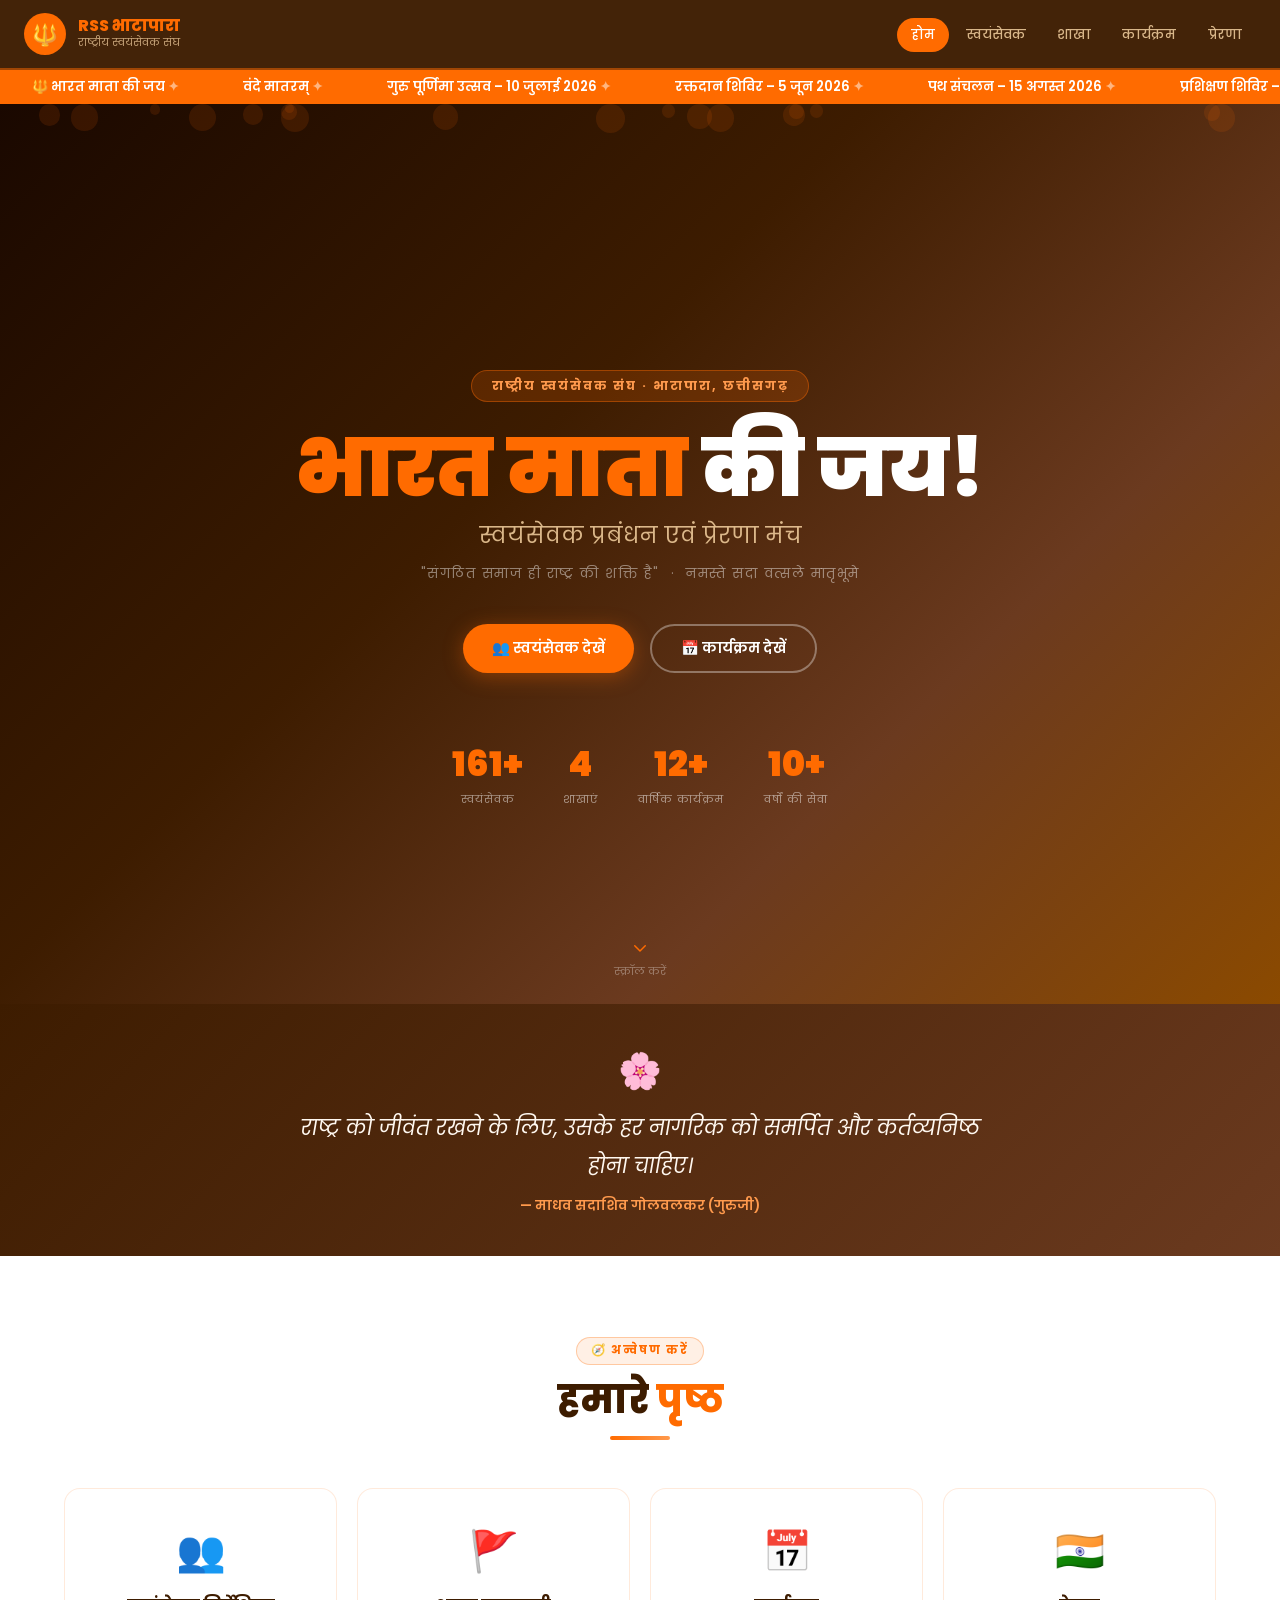
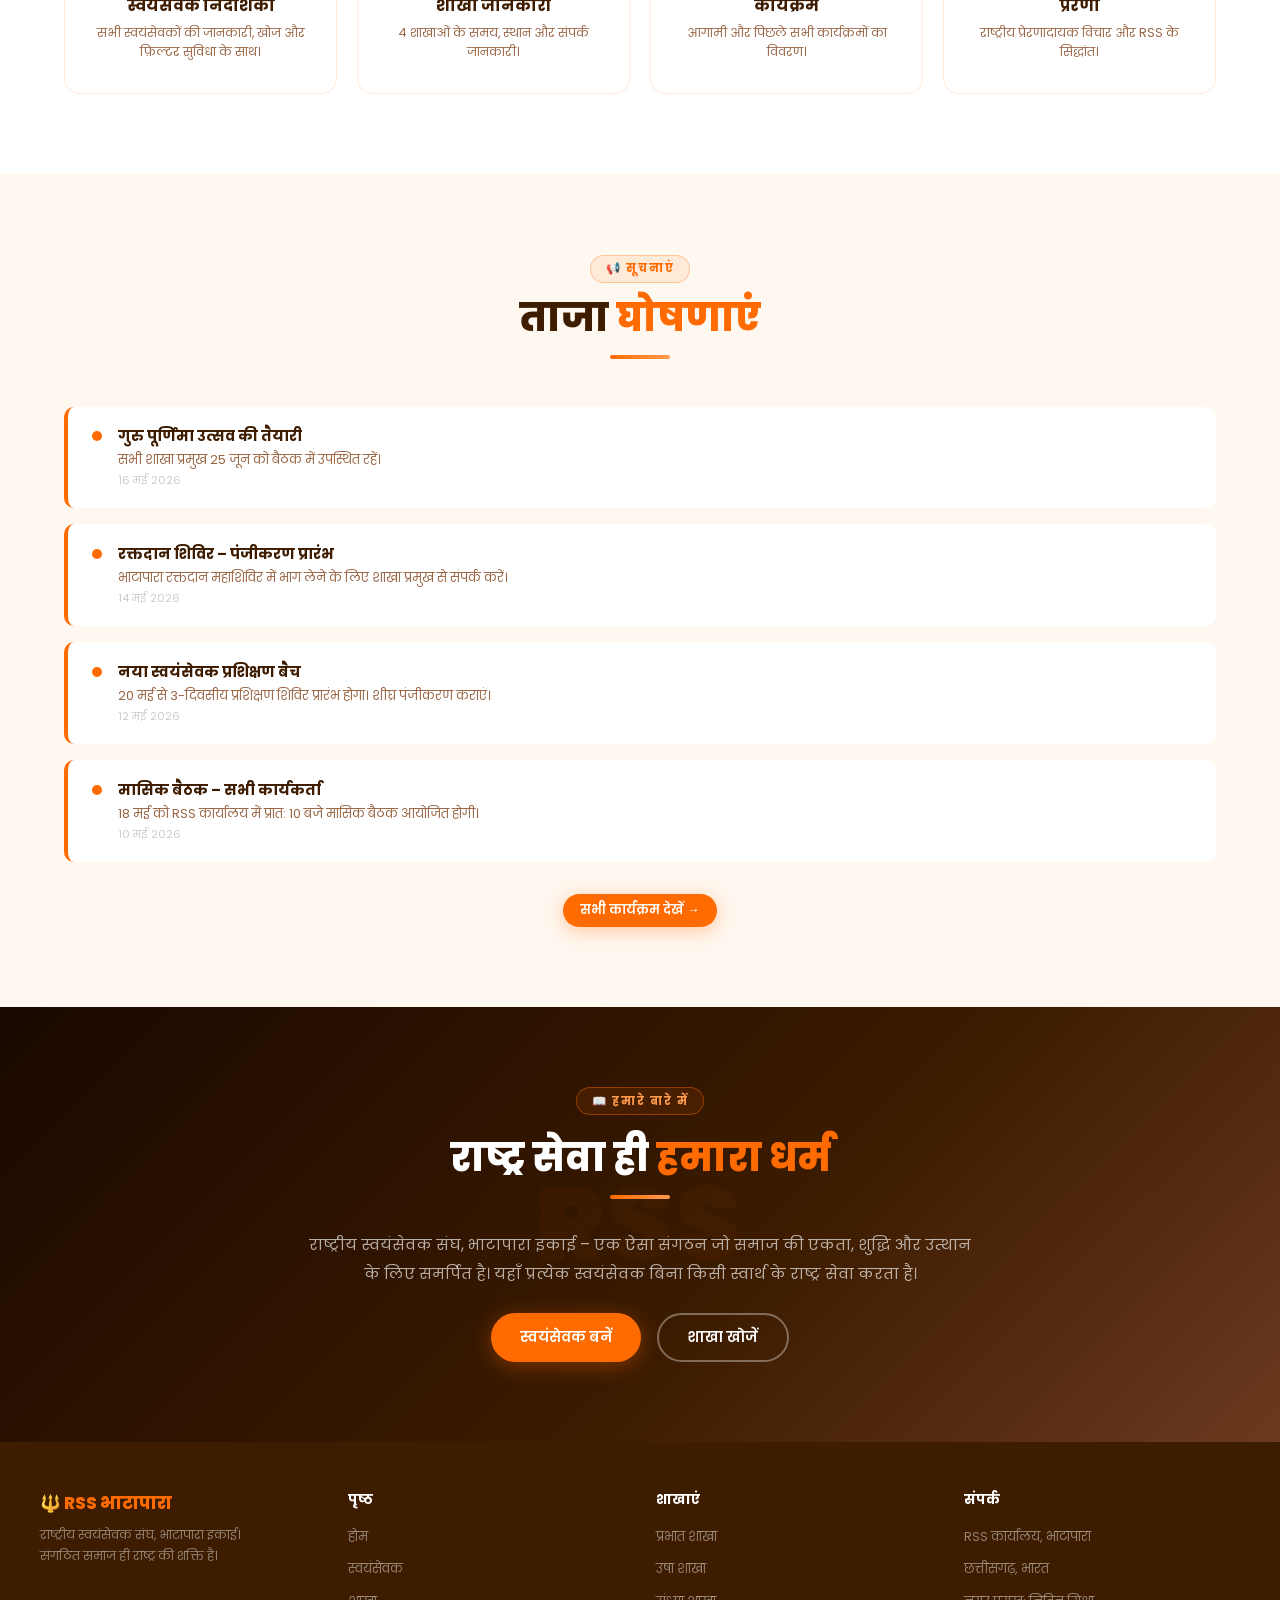
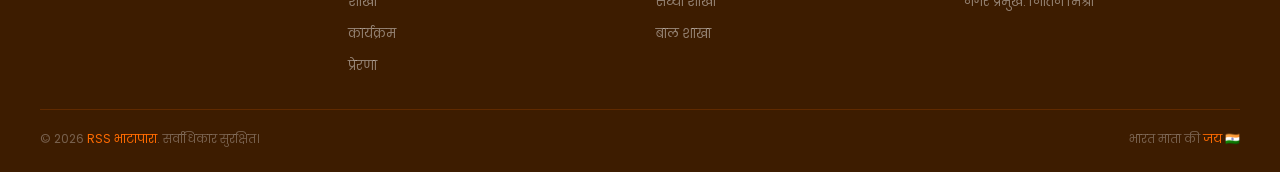
==== index.html @ 98af0671 "Initial commit" ====
<!DOCTYPE html>
<html lang="hi">
<head>
  <meta charset="UTF-8"/>
  <meta name="viewport" content="width=device-width,initial-scale=1.0"/>
  <title>RSS भाटापारा – होम | राष्ट्रीय स्वयंसेवक संघ</title>
  <meta name="description" content="राष्ट्रीय स्वयंसेवक संघ भाटापारा का आधिकारिक पोर्टल। स्वयंसेवक प्रबंधन, शाखा विवरण, कार्यक्रम और प्रेरणा।"/>
  <link rel="stylesheet" href="css/style.css"/>
</head>
<body>

<!-- NAVBAR -->
<nav id="navbar">
  <div class="nav-inner">
    <a href="index.html" class="nav-brand">
      <div class="nav-emblem">🔱</div>
      <div class="nav-brand-text"><h1>RSS भाटापारा</h1><p>राष्ट्रीय स्वयंसेवक संघ</p></div>
    </a>
    <ul class="nav-links" id="nav-links">
      <li><a href="index.html"      class="nav-link">होम</a></li>
      <li><a href="volunteers.html" class="nav-link">स्वयंसेवक</a></li>
      <li><a href="shakha.html"     class="nav-link">शाखा</a></li>
      <li><a href="events.html"     class="nav-link">कार्यक्रम</a></li>
      <li><a href="prerna.html"     class="nav-link">प्रेरणा</a></li>
    </ul>
    <button class="hamburger" id="hamburger" aria-label="मेनू" aria-expanded="false">
      <span></span><span></span><span></span>
    </button>
  </div>
</nav>

<!-- TICKER -->
<div class="ticker" style="margin-top:70px;">
  <div class="ticker-track">
    <span>🔱 भारत माता की जय</span><span>वंदे मातरम्</span>
    <span>गुरु पूर्णिमा उत्सव – 10 जुलाई 2026</span>
    <span>रक्तदान शिविर – 5 जून 2026</span>
    <span>पथ संचलन – 15 अगस्त 2026</span>
    <span>प्रशिक्षण शिविर – 20 मई 2026</span>
    <span>🔱 भारत माता की जय</span><span>वंदे मातरम्</span>
    <span>गुरु पूर्णिमा उत्सव – 10 जुलाई 2026</span>
    <span>रक्तदान शिविर – 5 जून 2026</span>
    <span>पथ संचलन – 15 अगस्त 2026</span>
    <span>प्रशिक्षण शिविर – 20 मई 2026</span>
  </div>
</div>

<!-- HERO -->
<section id="main-hero">
  <div class="hero-particles" id="hero-particles"></div>
  <div class="hero-content">
    <div class="hero-badge">राष्ट्रीय स्वयंसेवक संघ · भाटापारा, छत्तीसगढ़</div>
    <h2 class="hero-title"><span class="hl">भारत माता</span> की जय!</h2>
    <p class="hero-sub">स्वयंसेवक प्रबंधन एवं प्रेरणा मंच</p>
    <p class="hero-slogan">"संगठित समाज ही राष्ट्र की शक्ति है" &nbsp;·&nbsp; नमस्ते सदा वत्सले मातृभूमे</p>
    <div class="hero-cta">
      <a href="volunteers.html" class="btn btn-primary">👥 स्वयंसेवक देखें</a>
      <a href="events.html"     class="btn btn-outline">📅 कार्यक्रम देखें</a>
    </div>
    <div class="hero-stats">
      <div class="stat"><div class="stat-num" data-count="161" data-suffix="+">0+</div><div class="stat-label">स्वयंसेवक</div></div>
      <div class="stat"><div class="stat-num" data-count="4">0</div><div class="stat-label">शाखाएं</div></div>
      <div class="stat"><div class="stat-num" data-count="12" data-suffix="+">0+</div><div class="stat-label">वार्षिक कार्यक्रम</div></div>
      <div class="stat"><div class="stat-num" data-count="10" data-suffix="+">0+</div><div class="stat-label">वर्षों की सेवा</div></div>
    </div>
  </div>
  <div class="scroll-ind">
    <svg fill="none" viewBox="0 0 24 24" stroke-width="2"><path stroke-linecap="round" stroke-linejoin="round" d="M19 9l-7 7-7-7"/></svg>
    <span>स्क्रॉल करें</span>
  </div>
</section>

<!-- SUVICHAR -->
<div class="suvichar-bar">
  <div class="suvichar-icon">🌸</div>
  <p class="suvichar-text" id="suvichar-text">लोड हो रहा है…</p>
  <div class="suvichar-author" id="suvichar-author"></div>
</div>

<!-- QUICK NAV -->
<section class="page-section" style="background:#fff;">
  <div class="container">
    <div class="section-header reveal">
      <div class="section-tag">🧭 अन्वेषण करें</div>
      <h2 class="section-title">हमारे <span>पृष्ठ</span></h2>
      <div class="section-div"></div>
    </div>
    <div class="qnav-grid">
      <a href="volunteers.html" class="qnav-card reveal">
        <div class="qnav-icon">👥</div>
        <div class="qnav-title">स्वयंसेवक निर्देशिका</div>
        <div class="qnav-desc">सभी स्वयंसेवकों की जानकारी, खोज और फ़िल्टर सुविधा के साथ।</div>
      </a>
      <a href="shakha.html" class="qnav-card reveal">
        <div class="qnav-icon">🚩</div>
        <div class="qnav-title">शाखा जानकारी</div>
        <div class="qnav-desc">4 शाखाओं के समय, स्थान और संपर्क जानकारी।</div>
      </a>
      <a href="events.html" class="qnav-card reveal">
        <div class="qnav-icon">📅</div>
        <div class="qnav-title">कार्यक्रम</div>
        <div class="qnav-desc">आगामी और पिछले सभी कार्यक्रमों का विवरण।</div>
      </a>
      <a href="prerna.html" class="qnav-card reveal">
        <div class="qnav-icon">🇮🇳</div>
        <div class="qnav-title">प्रेरणा</div>
        <div class="qnav-desc">राष्ट्रीय प्रेरणादायक विचार और RSS के सिद्धांत।</div>
      </a>
    </div>
  </div>
</section>

<!-- ANNOUNCEMENTS -->
<section class="page-section" style="background:var(--cream);">
  <div class="container">
    <div class="section-header reveal">
      <div class="section-tag">📢 सूचनाएं</div>
      <h2 class="section-title">ताजा <span>घोषणाएं</span></h2>
      <div class="section-div"></div>
    </div>
    <div style="display:flex;flex-direction:column;gap:1rem;" id="ann-list"></div>
    <div style="text-align:center;margin-top:2rem;">
      <a href="events.html" class="btn btn-primary btn-sm">सभी कार्यक्रम देखें →</a>
    </div>
  </div>
</section>

<!-- ABOUT STRIP -->
<section class="page-section dark-section">
  <div class="dark-watermark">RSS</div>
  <div class="container" style="text-align:center;position:relative;z-index:2;">
    <div class="section-tag" style="border-color:rgba(255,107,0,0.4);color:var(--bhagwa-light);">📖 हमारे बारे में</div>
    <h2 class="section-title reveal" style="margin-top:0.5rem;">राष्ट्र सेवा ही <span>हमारा धर्म</span></h2>
    <div class="section-div" style="margin-bottom:2rem;"></div>
    <p class="reveal" style="color:rgba(255,255,255,0.65);max-width:680px;margin:0 auto 1.5rem;line-height:1.9;font-size:0.95rem;">
      राष्ट्रीय स्वयंसेवक संघ, भाटापारा इकाई – एक ऐसा संगठन जो समाज की एकता, शुद्धि और उत्थान के लिए समर्पित है।
      यहाँ प्रत्येक स्वयंसेवक बिना किसी स्वार्थ के राष्ट्र सेवा करता है।
    </p>
    <div class="reveal" style="display:flex;gap:1rem;justify-content:center;flex-wrap:wrap;">
      <a href="volunteers.html" class="btn btn-primary">स्वयंसेवक बनें</a>
      <a href="shakha.html" class="btn btn-outline">शाखा खोजें</a>
    </div>
  </div>
</section>

<!-- FOOTER -->
<footer>
  <div class="footer-grid">
    <div class="footer-brand">
      <h3>🔱 RSS भाटापारा</h3>
      <p>राष्ट्रीय स्वयंसेवक संघ, भाटापारा इकाई।<br/>संगठित समाज ही राष्ट्र की शक्ति है।</p>
    </div>
    <div class="footer-col"><h4>पृष्ठ</h4><ul>
      <li><a href="index.html">होम</a></li>
      <li><a href="volunteers.html">स्वयंसेवक</a></li>
      <li><a href="shakha.html">शाखा</a></li>
      <li><a href="events.html">कार्यक्रम</a></li>
      <li><a href="prerna.html">प्रेरणा</a></li>
    </ul></div>
    <div class="footer-col"><h4>शाखाएं</h4><ul>
      <li><a href="shakha.html">प्रभात शाखा</a></li>
      <li><a href="shakha.html">उषा शाखा</a></li>
      <li><a href="shakha.html">संध्या शाखा</a></li>
      <li><a href="shakha.html">बाल शाखा</a></li>
    </ul></div>
    <div class="footer-col"><h4>संपर्क</h4><ul>
      <li><a href="#">RSS कार्यालय, भाटापारा</a></li>
      <li><a href="#">छत्तीसगढ़, भारत</a></li>
      <li><a href="#">नगर प्रमुख: नितिन मिश्रा</a></li>
    </ul></div>
  </div>
  <div class="footer-bottom">
    <p>&copy; 2026 <span>RSS भाटापारा</span>. सर्वाधिकार सुरक्षित।</p>
    <p>भारत माता की <span>जय 🇮🇳</span></p>
  </div>
</footer>
<button id="btt" aria-label="ऊपर जाएं">
  <svg fill="none" viewBox="0 0 24 24" stroke-width="2.5"><path stroke-linecap="round" stroke-linejoin="round" d="M5 15l7-7 7 7"/></svg>
</button>

<script src="js/shared.js"></script>
<script>
  initParticles();
  const suvichars = [
    { text:'संगठित समाज ही राष्ट्र की शक्ति है। जब हम एकजुट होते हैं तो हम अजेय होते हैं।', author:'— डॉ. केशवराव बलिराम हेडगेवार' },
    { text:'राष्ट्र को जीवंत रखने के लिए, उसके हर नागरिक को समर्पित और कर्तव्यनिष्ठ होना चाहिए।', author:'— माधव सदाशिव गोलवलकर (गुरुजी)' },
    { text:'स्वयंसेवक वह है जो बिना किसी स्वार्थ के, निस्वार्थ भाव से मातृभूमि की सेवा में समर्पित है।', author:'— RSS परंपरा' },
    { text:'जब तक भारत माता की जय का नारा हमारे मन में है, तब तक हम अपराजेय हैं।', author:'— RSS प्रेरणा' },
    { text:'सेवा ही परम धर्म है। समाज की सेवा ईश्वर की सेवा है।', author:'— भारतीय संस्कृति' },
  ];
  const sv = suvichars[new Date().getDate() % suvichars.length];
  document.getElementById('suvichar-text').textContent = sv.text;
  document.getElementById('suvichar-author').textContent = sv.author;

  const anns = [
    { title:'गुरु पूर्णिमा उत्सव की तैयारी', text:'सभी शाखा प्रमुख 25 जून को बैठक में उपस्थित रहें।', date:'16 मई 2026' },
    { title:'रक्तदान शिविर – पंजीकरण प्रारंभ', text:'भाटापारा रक्तदान महाशिविर में भाग लेने के लिए शाखा प्रमुख से संपर्क करें।', date:'14 मई 2026' },
    { title:'नया स्वयंसेवक प्रशिक्षण बैच', text:'20 मई से 3-दिवसीय प्रशिक्षण शिविर प्रारंभ होगा। शीघ्र पंजीकरण कराएं।', date:'12 मई 2026' },
    { title:'मासिक बैठक – सभी कार्यकर्ता', text:'18 मई को RSS कार्यालय में प्रात: 10 बजे मासिक बैठक आयोजित होगी।', date:'10 मई 2026' },
  ];
  document.getElementById('ann-list').innerHTML = anns.map(a => `
    <div class="ann-item reveal">
      <div class="ann-dot"></div>
      <div class="ann-content">
        <h4>${a.title}</h4><p>${a.text}</p>
        <div class="ann-date">${a.date}</div>
      </div>
    </div>`).join('');

  const heroIO = new IntersectionObserver(e => { if(e[0].isIntersecting){animateCounters();heroIO.disconnect();} });
  heroIO.observe(document.getElementById('main-hero'));
  observeReveal();
</script>
</body>
</html>
---- css/style.css ----
@import url('https://fonts.googleapis.com/css2?family=Tiro+Devanagari+Hindi&family=Poppins:wght@300;400;500;600;700;800;900&display=swap');

:root {
  --bhagwa: #FF6B00;
  --bhagwa-dark: #CC4E00;
  --bhagwa-light: #FF9A4D;
  --cream: #FFF8F0;
  --cream-dark: #F5EBD8;
  --brown: #3D1C00;
  --brown-light: #6B3A1F;
  --brown-muted: #9A6645;
  --white: #FFFFFF;
  --shadow-sm: 0 2px 12px rgba(255,107,0,0.10);
  --shadow-md: 0 4px 24px rgba(61,28,0,0.12);
  --shadow-lg: 0 8px 40px rgba(61,28,0,0.18);
  --radius: 16px;
  --radius-sm: 10px;
  --nav-h: 70px;
}

/* ── Reset ── */
*, *::before, *::after { margin:0; padding:0; box-sizing:border-box; }
html { scroll-behavior:smooth; font-size:16px; }
body { font-family:'Poppins','Tiro Devanagari Hindi',sans-serif; background:var(--cream); color:var(--brown); overflow-x:hidden; }
img { display:block; max-width:100%; }
a { text-decoration:none; }
::-webkit-scrollbar { width:6px; }
::-webkit-scrollbar-track { background:var(--cream); }
::-webkit-scrollbar-thumb { background:var(--bhagwa); border-radius:3px; }

/* ── NAVBAR ── */
#navbar {
  position:fixed; top:0; left:0; right:0; z-index:1000; height:var(--nav-h);
  background:rgba(61,28,0,0.97); backdrop-filter:blur(14px);
  border-bottom:2px solid rgba(255,107,0,0.5);
  display:flex; align-items:center;
}
.nav-inner { max-width:1280px; margin:0 auto; width:100%; padding:0 1.5rem; display:flex; align-items:center; justify-content:space-between; gap:1rem; }
.nav-brand { display:flex; align-items:center; gap:0.75rem; }
.nav-emblem { width:42px; height:42px; background:var(--bhagwa); border-radius:50%; display:flex; align-items:center; justify-content:center; font-size:1.3rem; flex-shrink:0; }
.nav-brand-text h1 { font-size:1rem; font-weight:800; color:var(--bhagwa); line-height:1.1; }
.nav-brand-text p { font-size:0.68rem; color:rgba(255,220,170,0.7); }
.nav-links { display:flex; gap:0.15rem; list-style:none; }
.nav-link { color:rgba(255,220,170,0.8); padding:0.45rem 0.9rem; border-radius:20px; font-size:0.82rem; font-weight:500; transition:all 0.25s; }
.nav-link:hover, .nav-link.active { background:var(--bhagwa); color:#fff; }
.hamburger { display:none; flex-direction:column; gap:5px; cursor:pointer; background:none; border:none; padding:4px; }
.hamburger span { display:block; width:24px; height:2px; background:var(--bhagwa); border-radius:2px; transition:0.3s; }

/* ── TICKER ── */
.ticker { background:var(--bhagwa); padding:0.45rem 0; overflow:hidden; }
.ticker-track { display:flex; animation:ticker-scroll 35s linear infinite; white-space:nowrap; }
.ticker-track span { color:#fff; font-size:0.82rem; font-weight:600; padding:0 2rem; }
.ticker-track span::after { content:' ✦ '; opacity:0.5; }
@keyframes ticker-scroll { 0%{transform:translateX(0)} 100%{transform:translateX(-50%)} }

/* ── PAGE HERO ── */
.page-hero {
  min-height:52vh; display:flex; align-items:center; justify-content:center;
  background:linear-gradient(135deg,#1a0800 0%,#3D1C00 45%,#6B3A1F 75%,#FF6B00 100%);
  position:relative; overflow:hidden; padding:var(--nav-h) 1.5rem 3rem;
  text-align:center;
}
.page-hero::before {
  content:''; position:absolute; inset:0;
  background:radial-gradient(ellipse at center top, rgba(255,107,0,0.18) 0%, transparent 65%);
}
.page-hero-content { position:relative; z-index:2; max-width:700px; }
.page-tag { display:inline-block; background:rgba(255,107,0,0.2); border:1px solid rgba(255,107,0,0.4); color:var(--bhagwa-light); font-size:0.75rem; font-weight:700; letter-spacing:2px; padding:0.3rem 1rem; border-radius:20px; margin-bottom:1rem; text-transform:uppercase; }
.page-title { font-size:clamp(2rem,5vw,3.5rem); font-weight:900; color:#fff; line-height:1.1; margin-bottom:0.75rem; }
.page-title span { color:var(--bhagwa); }
.page-subtitle { font-size:clamp(0.9rem,2vw,1.1rem); color:rgba(255,220,170,0.75); max-width:520px; margin:0 auto; }

/* ── HERO (home) ── */
#main-hero {
  min-height:100vh; display:flex; flex-direction:column; align-items:center; justify-content:center;
  background:linear-gradient(135deg,#1a0800 0%,#3D1C00 40%,#6B3A1F 70%,#8B4A00 100%);
  position:relative; overflow:hidden; padding-top:var(--nav-h);
}
.hero-particles { position:absolute; inset:0; pointer-events:none; overflow:hidden; }
.particle { position:absolute; border-radius:50%; background:var(--bhagwa); opacity:0.12; animation:float-up linear infinite; }
@keyframes float-up { 0%{transform:translateY(100vh) scale(0);opacity:0} 10%{opacity:0.14} 90%{opacity:0.04} 100%{transform:translateY(-10vh) scale(1);opacity:0} }
.hero-content { position:relative; z-index:2; text-align:center; padding:2rem 1.5rem; max-width:820px; }
.hero-badge { display:inline-block; background:rgba(255,107,0,0.18); border:1px solid rgba(255,107,0,0.4); color:var(--bhagwa-light); font-size:0.78rem; font-weight:700; letter-spacing:2px; padding:0.35rem 1.2rem; border-radius:20px; margin-bottom:1.5rem; text-transform:uppercase; animation:fade-in-down 0.8s ease both; }
.hero-title { font-size:clamp(2.8rem,7vw,5rem); font-weight:900; color:#fff; line-height:1.05; margin-bottom:0.5rem; animation:fade-in-down 0.9s 0.1s ease both; }
.hero-title .hl { color:var(--bhagwa); }
.hero-sub { font-size:clamp(1rem,2.5vw,1.4rem); color:rgba(255,220,170,0.8); margin-bottom:0.75rem; animation:fade-in-down 1s 0.2s ease both; }
.hero-slogan { font-size:0.85rem; color:rgba(255,255,255,0.45); letter-spacing:1.5px; margin-bottom:2.5rem; animation:fade-in-down 1s 0.3s ease both; }
.hero-cta { display:flex; gap:1rem; justify-content:center; flex-wrap:wrap; animation:fade-in-up 1s 0.5s ease both; }
.hero-stats { display:flex; justify-content:center; gap:2.5rem; flex-wrap:wrap; margin-top:4rem; animation:fade-in-up 1s 0.7s ease both; }
.stat { text-align:center; }
.stat-num { font-size:2.2rem; font-weight:900; color:var(--bhagwa); }
.stat-label { font-size:0.7rem; color:rgba(255,255,255,0.5); text-transform:uppercase; letter-spacing:1px; margin-top:0.1rem; }
.scroll-ind { position:absolute; bottom:1.5rem; left:50%; transform:translateX(-50%); color:rgba(255,255,255,0.35); font-size:0.7rem; display:flex; flex-direction:column; align-items:center; gap:0.4rem; animation:bounce 2.2s ease infinite; }
.scroll-ind svg { width:18px; height:18px; stroke:var(--bhagwa); }
@keyframes bounce { 0%,100%{transform:translateX(-50%) translateY(0)} 50%{transform:translateX(-50%) translateY(-8px)} }

/* ── BUTTONS ── */
.btn { display:inline-flex; align-items:center; gap:0.5rem; padding:0.75rem 1.8rem; border-radius:30px; font-family:inherit; font-size:0.9rem; font-weight:600; cursor:pointer; transition:all 0.3s; border:none; }
.btn-primary { background:var(--bhagwa); color:#fff; box-shadow:0 4px 20px rgba(255,107,0,0.35); }
.btn-primary:hover { background:var(--bhagwa-dark); transform:translateY(-2px); box-shadow:0 8px 28px rgba(255,107,0,0.5); }
.btn-outline { background:transparent; color:#fff; border:2px solid rgba(255,255,255,0.35); }
.btn-outline:hover { border-color:var(--bhagwa); color:var(--bhagwa); transform:translateY(-2px); }
.btn-sm { padding:0.45rem 1.1rem; font-size:0.8rem; border-radius:20px; }

/* ── LAYOUT ── */
.container { max-width:1200px; margin:0 auto; padding:0 1.5rem; }
section.page-section { padding:5rem 1.5rem; }
.section-header { text-align:center; margin-bottom:3rem; }
.section-tag { display:inline-block; background:rgba(255,107,0,0.1); border:1px solid rgba(255,107,0,0.3); color:var(--bhagwa); font-size:0.72rem; font-weight:700; letter-spacing:2px; padding:0.28rem 0.9rem; border-radius:20px; margin-bottom:0.75rem; text-transform:uppercase; }
.section-title { font-size:clamp(1.6rem,3vw,2.5rem); font-weight:800; color:var(--brown); line-height:1.2; }
.section-title span { color:var(--bhagwa); }
.section-div { width:60px; height:4px; background:linear-gradient(90deg,var(--bhagwa),var(--bhagwa-light)); border-radius:2px; margin:0.85rem auto 0; }

/* ── CARDS GRID ── */
.grid-3 { display:grid; grid-template-columns:repeat(auto-fill,minmax(300px,1fr)); gap:1.5rem; }
.grid-4 { display:grid; grid-template-columns:repeat(auto-fill,minmax(260px,1fr)); gap:1.25rem; }

/* ── VOLUNTEER CARD ── */
.vol-card { background:#fff; border-radius:var(--radius); border:1px solid rgba(255,107,0,0.14); padding:1.5rem; transition:all 0.3s; position:relative; overflow:hidden; }
.vol-card::before { content:''; position:absolute; top:0; left:0; width:4px; height:100%; background:linear-gradient(180deg,var(--bhagwa),var(--bhagwa-light)); }
.vol-card:hover { transform:translateY(-5px); box-shadow:var(--shadow-lg); border-color:rgba(255,107,0,0.35); }
.vol-avatar { width:52px; height:52px; border-radius:50%; background:linear-gradient(135deg,var(--bhagwa),var(--bhagwa-dark)); display:flex; align-items:center; justify-content:center; font-size:1.3rem; font-weight:800; color:#fff; margin-bottom:0.85rem; }
.vol-name { font-size:1rem; font-weight:700; color:var(--brown); }
.vol-role { font-size:0.78rem; color:var(--bhagwa); font-weight:600; margin:0.2rem 0 0.75rem; }
.vol-year { position:absolute; top:1rem; right:1rem; background:rgba(255,107,0,0.1); color:var(--bhagwa); font-size:0.7rem; font-weight:700; padding:0.2rem 0.55rem; border-radius:10px; }
.vol-meta { display:flex; flex-direction:column; gap:0.3rem; }
.meta-row { display:flex; align-items:center; gap:0.5rem; font-size:0.78rem; color:var(--brown-muted); }
.meta-row svg { width:13px; height:13px; stroke:var(--bhagwa); flex-shrink:0; }

/* ── SEARCH BAR ── */
.search-bar { display:flex; gap:1rem; flex-wrap:wrap; background:#fff; border:1px solid rgba(255,107,0,0.2); padding:1.2rem 1.5rem; border-radius:var(--radius); margin-bottom:2rem; align-items:center; box-shadow:var(--shadow-sm); }
.search-wrap { flex:1; min-width:200px; position:relative; }
.search-wrap svg { position:absolute; left:12px; top:50%; transform:translateY(-50%); width:17px; height:17px; stroke:#aaa; }
.search-wrap input { width:100%; padding:0.65rem 0.75rem 0.65rem 2.4rem; border:1.5px solid rgba(255,107,0,0.2); border-radius:var(--radius-sm); font-family:inherit; font-size:0.88rem; color:var(--brown); background:var(--cream); outline:none; transition:border 0.25s; }
.search-wrap input:focus { border-color:var(--bhagwa); }
.filter-wrap select { padding:0.65rem 0.85rem; border:1.5px solid rgba(255,107,0,0.2); border-radius:var(--radius-sm); font-family:inherit; font-size:0.88rem; color:var(--brown); background:var(--cream); outline:none; cursor:pointer; min-width:160px; transition:border 0.25s; }
.filter-wrap select:focus { border-color:var(--bhagwa); }

/* ── SHAKHA CARD ── */
.shakha-card { background:#fff; border-radius:var(--radius); border:1px solid rgba(255,107,0,0.14); padding:1.75rem; transition:all 0.3s; position:relative; overflow:hidden; }
.shakha-card::after { content:''; position:absolute; top:-50px; right:-50px; width:130px; height:130px; border-radius:50%; background:rgba(255,107,0,0.05); }
.shakha-card:hover { transform:translateY(-5px); box-shadow:var(--shadow-lg); }
.shakha-icon { font-size:2.2rem; margin-bottom:0.75rem; }
.shakha-name { font-size:1.15rem; font-weight:800; color:var(--brown); }
.shakha-timing { color:var(--bhagwa); font-weight:700; font-size:0.85rem; margin:0.2rem 0 1rem; }
.shakha-info { display:flex; flex-direction:column; gap:0.5rem; margin-bottom:1rem; }
.s-row { display:flex; align-items:flex-start; gap:0.5rem; font-size:0.8rem; color:var(--brown-muted); }
.s-row svg { width:14px; height:14px; stroke:var(--bhagwa); margin-top:2px; flex-shrink:0; }
.day-pills { display:flex; flex-wrap:wrap; gap:0.35rem; margin-bottom:1rem; }
.day-pill { background:rgba(255,107,0,0.1); color:var(--bhagwa); font-size:0.68rem; font-weight:700; padding:0.18rem 0.55rem; border-radius:10px; }
.strength-row { display:flex; align-items:center; gap:0.6rem; font-size:0.78rem; color:var(--brown-muted); }
.bar { flex:1; height:5px; background:rgba(255,107,0,0.12); border-radius:3px; overflow:hidden; }
.bar-fill { height:100%; background:var(--bhagwa); border-radius:3px; transition:width 1.2s ease; }
.act-pills { display:flex; flex-wrap:wrap; gap:0.35rem; margin-top:0.75rem; }
.act-pill { background:var(--cream); color:var(--brown-light); font-size:0.7rem; font-weight:600; padding:0.2rem 0.6rem; border-radius:10px; border:1px solid rgba(255,107,0,0.15); }

/* ── EVENT CARD ── */
.event-card { display:grid; grid-template-columns:auto 1fr auto; gap:1.5rem; align-items:start; background:#fff; border-radius:var(--radius); border:1px solid rgba(255,107,0,0.12); padding:1.5rem; transition:all 0.3s; }
.event-card:hover { box-shadow:var(--shadow-md); border-color:rgba(255,107,0,0.3); transform:translateX(5px); }
.date-box { background:var(--bhagwa); color:#fff; border-radius:var(--radius-sm); padding:0.75rem 0.9rem; text-align:center; min-width:62px; flex-shrink:0; }
.date-day { font-size:1.7rem; font-weight:900; line-height:1; }
.date-month { font-size:0.65rem; font-weight:700; letter-spacing:1px; text-transform:uppercase; }
.event-info h3 { font-size:1rem; font-weight:700; color:var(--brown); margin-bottom:0.35rem; }
.event-info p { font-size:0.8rem; color:var(--brown-muted); line-height:1.6; }
.event-loc { font-size:0.75rem; color:#bbb; margin-top:0.4rem; }
.event-meta { display:flex; flex-direction:column; gap:0.4rem; align-items:flex-end; flex-shrink:0; }
.type-badge { font-size:0.7rem; font-weight:700; padding:0.22rem 0.7rem; border-radius:20px; background:rgba(255,107,0,0.1); color:var(--bhagwa); white-space:nowrap; }
.time-text { font-size:0.75rem; color:var(--brown-muted); }
.status-badge { font-size:0.68rem; font-weight:700; padding:0.2rem 0.6rem; border-radius:10px; }
.badge-upcoming { background:#e8f5e9; color:#2e7d32; }
.badge-completed { background:#f5f5f5; color:#888; }

/* ── FILTER TABS ── */
.filter-tabs { display:flex; gap:0.5rem; flex-wrap:wrap; margin-bottom:2rem; }
.ftab { padding:0.45rem 1.2rem; border-radius:20px; border:2px solid rgba(255,107,0,0.22); background:transparent; color:var(--brown-muted); font-family:inherit; font-size:0.82rem; font-weight:600; cursor:pointer; transition:all 0.25s; }
.ftab:hover, .ftab.active { background:var(--bhagwa); border-color:var(--bhagwa); color:#fff; }

/* ── QUOTE CARD ── */
.quote-card { background:rgba(255,255,255,0.06); border:1px solid rgba(255,107,0,0.22); backdrop-filter:blur(10px); border-radius:var(--radius); padding:2rem; transition:all 0.3s; }
.quote-card:hover { background:rgba(255,255,255,0.1); transform:translateY(-5px); border-color:rgba(255,107,0,0.5); }
.q-mark { font-size:3rem; color:var(--bhagwa); opacity:0.45; font-family:serif; line-height:1; }
.q-text { font-size:0.97rem; color:rgba(255,255,255,0.88); line-height:1.8; margin:0.4rem 0 1rem; font-style:italic; }
.q-author { font-size:0.78rem; font-weight:700; color:var(--bhagwa-light); }

/* ── ANNOUNCEMENT ── */
.ann-item { display:flex; gap:1rem; align-items:flex-start; background:#fff; padding:1.2rem 1.5rem; border-radius:var(--radius-sm); border-left:4px solid var(--bhagwa); transition:all 0.3s; }
.ann-item:hover { box-shadow:var(--shadow-sm); transform:translateX(4px); }
.ann-dot { width:10px; height:10px; border-radius:50%; background:var(--bhagwa); flex-shrink:0; margin-top:5px; }
.ann-content h4 { font-size:0.92rem; font-weight:700; color:var(--brown); margin-bottom:0.2rem; }
.ann-content p { font-size:0.8rem; color:var(--brown-muted); line-height:1.5; }
.ann-date { font-size:0.7rem; color:#ccc; margin-top:0.2rem; }

/* ── SUVICHAR BAR ── */
.suvichar-bar { background:linear-gradient(135deg,var(--brown) 0%,var(--brown-light) 100%); padding:2.5rem 1.5rem; text-align:center; }
.suvichar-icon { font-size:2.2rem; margin-bottom:0.75rem; }
.suvichar-text { font-size:clamp(1rem,2vw,1.3rem); color:var(--cream); line-height:1.8; font-style:italic; max-width:720px; margin:0 auto 0.75rem; }
.suvichar-author { color:var(--bhagwa-light); font-size:0.85rem; font-weight:600; }

/* ── QUICK NAV CARDS ── */
.qnav-grid { display:grid; grid-template-columns:repeat(auto-fit,minmax(200px,1fr)); gap:1.25rem; }
.qnav-card { background:#fff; border-radius:var(--radius); border:1px solid rgba(255,107,0,0.14); padding:2rem 1.5rem; text-align:center; transition:all 0.3s; display:block; }
.qnav-card:hover { transform:translateY(-5px); box-shadow:var(--shadow-lg); border-color:rgba(255,107,0,0.4); }
.qnav-icon { font-size:2.5rem; margin-bottom:0.75rem; }
.qnav-title { font-size:1rem; font-weight:700; color:var(--brown); margin-bottom:0.35rem; }
.qnav-desc { font-size:0.78rem; color:var(--brown-muted); line-height:1.5; }

/* ── DARK SECTION ── */
.dark-section { background:linear-gradient(135deg,#1a0800 0%,#3D1C00 60%,#6B3A1F 100%); position:relative; overflow:hidden; }
.dark-section .section-title { color:#fff; }
.dark-section .section-tag { border-color:rgba(255,107,0,0.4); color:var(--bhagwa-light); }
.dark-watermark { position:absolute; top:50%; left:50%; transform:translate(-50%,-50%); font-size:clamp(5vw,8vw,9vw); font-weight:900; color:rgba(255,107,0,0.04); white-space:nowrap; pointer-events:none; letter-spacing:4px; }

/* ── FOOTER ── */
footer { background:var(--brown); padding:3rem 1.5rem 1.5rem; }
.footer-grid { max-width:1200px; margin:0 auto; display:grid; grid-template-columns:repeat(auto-fit,minmax(190px,1fr)); gap:2rem; padding-bottom:2rem; border-bottom:1px solid rgba(255,107,0,0.18); }
.footer-brand h3 { color:var(--bhagwa); font-size:1.05rem; font-weight:800; margin-bottom:0.5rem; }
.footer-brand p { color:rgba(255,255,255,0.45); font-size:0.78rem; line-height:1.7; }
.footer-col h4 { color:#fff; font-size:0.85rem; font-weight:700; margin-bottom:0.85rem; }
.footer-col ul { list-style:none; display:flex; flex-direction:column; gap:0.45rem; }
.footer-col a { color:rgba(255,255,255,0.45); font-size:0.8rem; transition:color 0.25s; }
.footer-col a:hover { color:var(--bhagwa); }
.footer-bottom { max-width:1200px; margin:1.25rem auto 0; display:flex; justify-content:space-between; align-items:center; flex-wrap:wrap; gap:0.5rem; }
.footer-bottom p { color:rgba(255,255,255,0.3); font-size:0.75rem; }
.footer-bottom span { color:var(--bhagwa); }

/* ── BTT ── */
#btt { position:fixed; bottom:1.75rem; right:1.75rem; width:44px; height:44px; background:var(--bhagwa); border:none; border-radius:50%; cursor:pointer; display:flex; align-items:center; justify-content:center; z-index:999; box-shadow:0 4px 18px rgba(255,107,0,0.4); transform:translateY(80px); opacity:0; transition:all 0.3s; }
#btt.visible { transform:translateY(0); opacity:1; }
#btt:hover { background:var(--bhagwa-dark); transform:translateY(-3px); }
#btt svg { width:20px; height:20px; stroke:#fff; }

/* ── REVEAL ANIMATION ── */
.reveal { opacity:0; transform:translateY(28px); transition:opacity 0.6s ease, transform 0.6s ease; }
.reveal.visible { opacity:1; transform:translateY(0); }

/* ── ANIMATIONS ── */
@keyframes fade-in-down { from{opacity:0;transform:translateY(-20px)} to{opacity:1;transform:translateY(0)} }
@keyframes fade-in-up   { from{opacity:0;transform:translateY(20px)} to{opacity:1;transform:translateY(0)} }

/* ── RESPONSIVE ── */
@media(max-width:768px) {
  .nav-links { display:none; flex-direction:column; position:fixed; top:var(--nav-h); left:0; right:0; background:rgba(61,28,0,0.98); padding:1.25rem; gap:0.4rem; }
  .nav-links.open { display:flex; }
  .nav-link { padding:0.75rem 1rem; border-radius:var(--radius-sm); }
  .hamburger { display:flex; }
  .event-card { grid-template-columns:auto 1fr; }
  .event-meta { display:none; }
  .hero-stats { gap:1.5rem; }
  section.page-section { padding:3.5rem 1.25rem; }
}
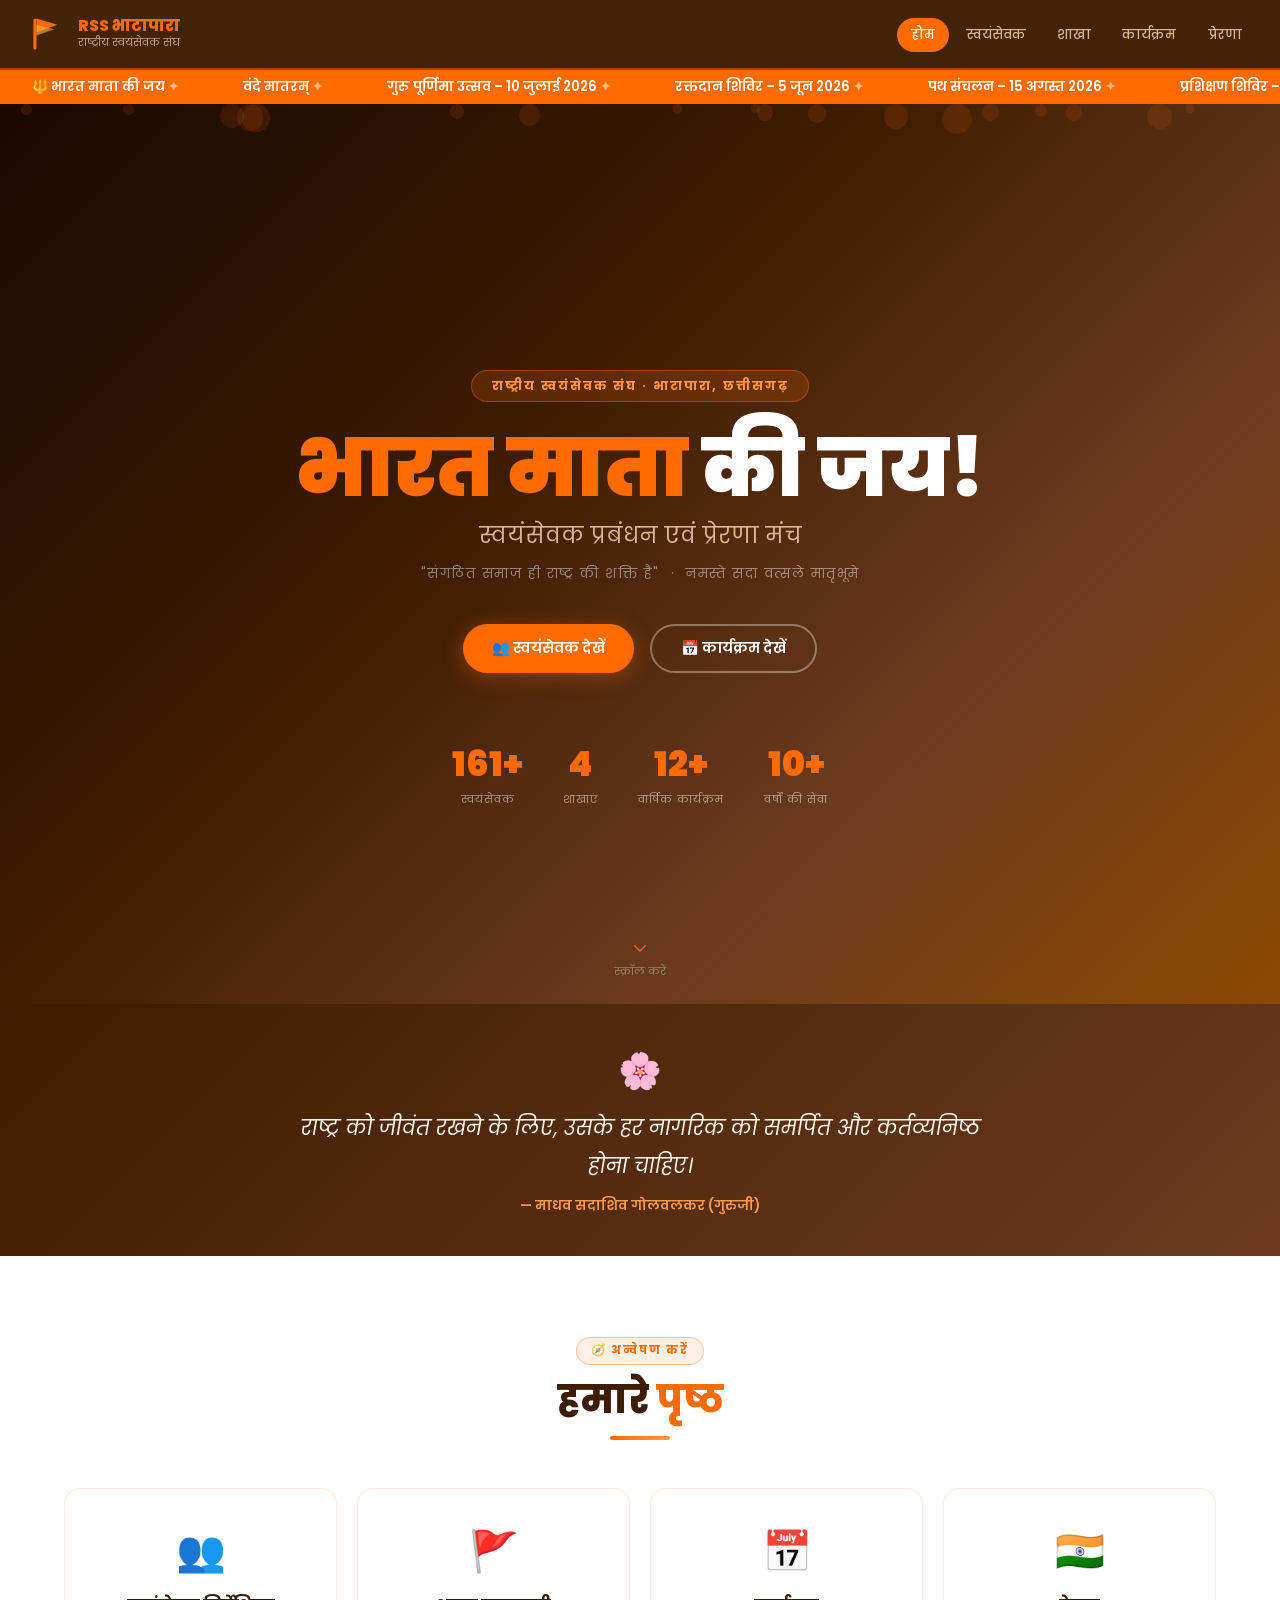
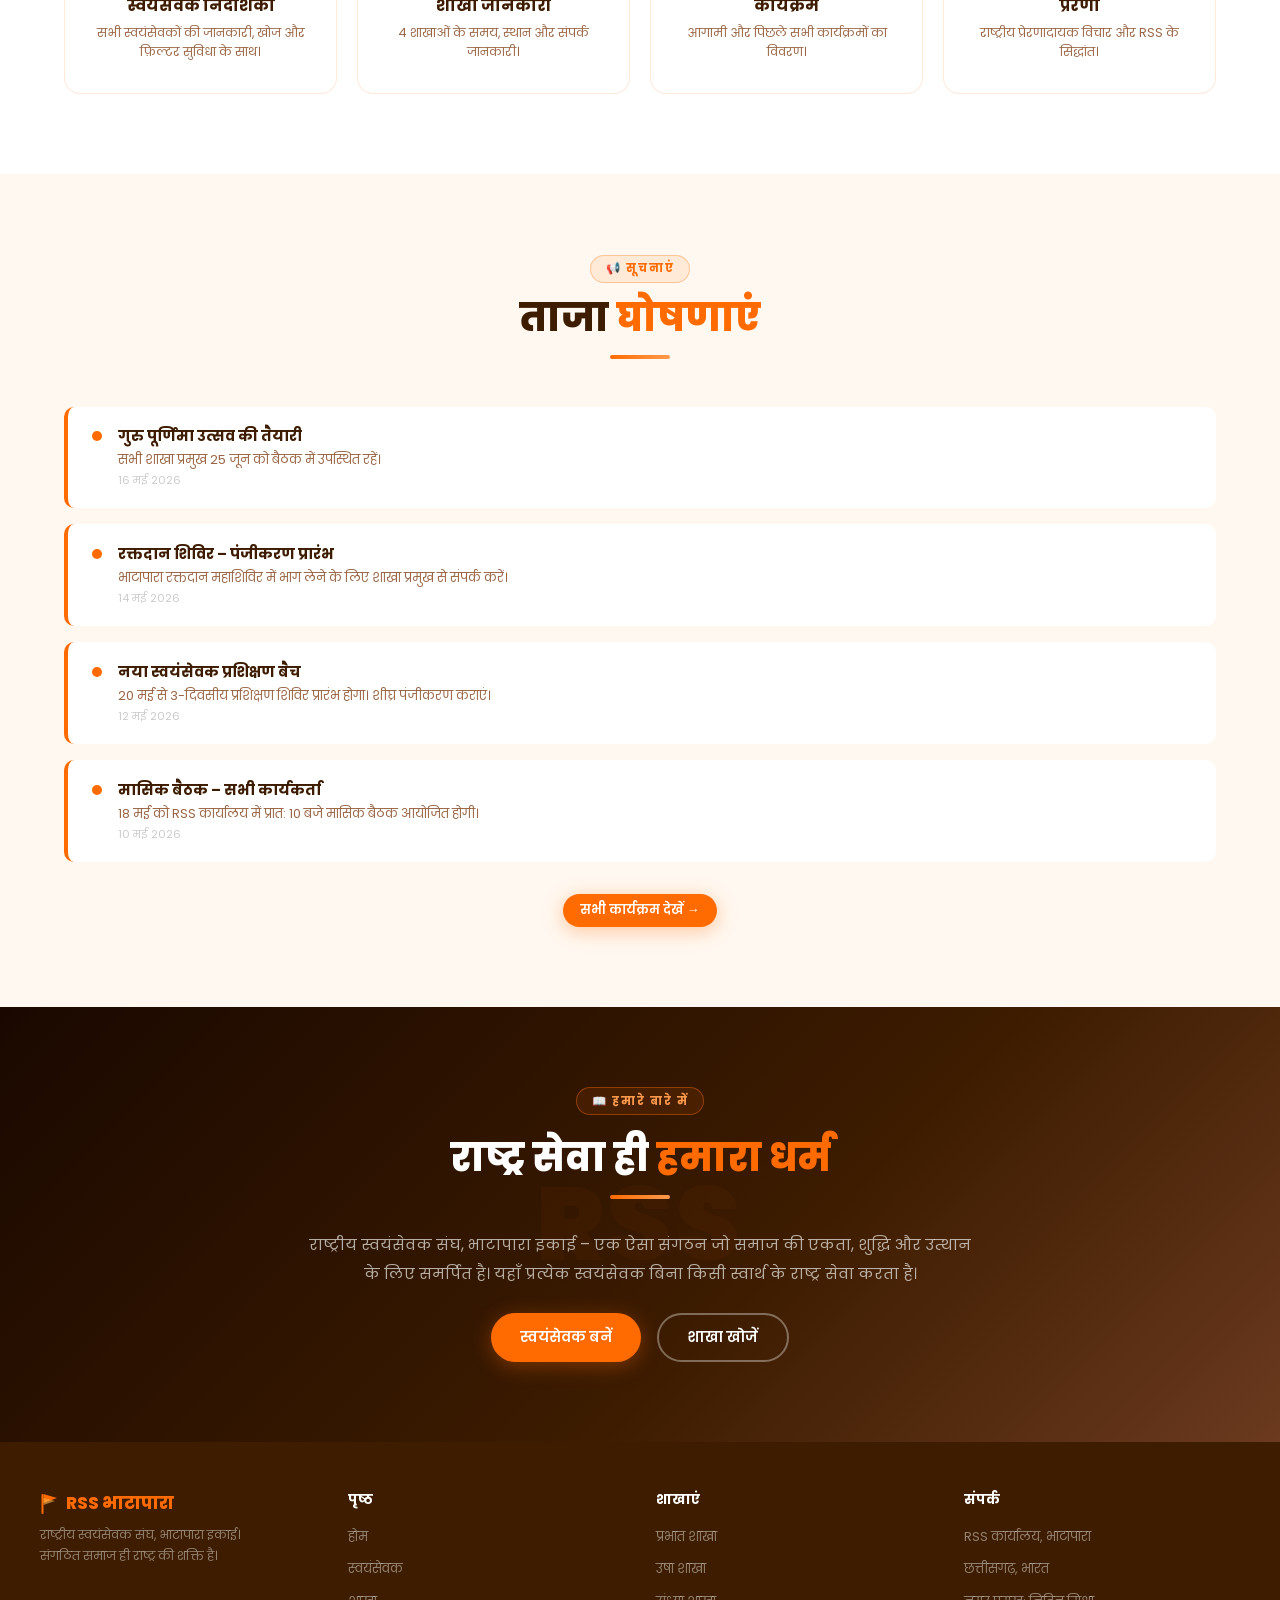
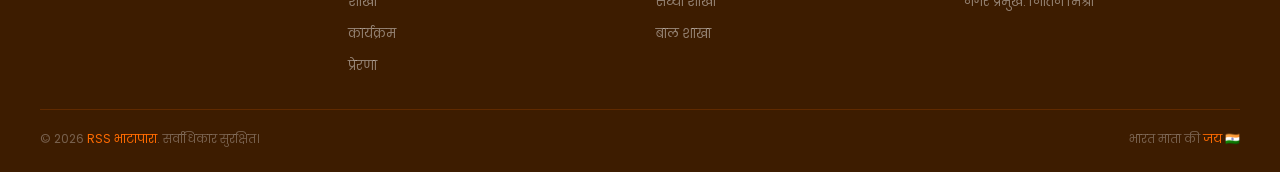
==== commit 7b2b74c3: "Update RSS Bhatapara portal pages" ====
--- a/index.html
+++ b/index.html
@@ -13,7 +13,7 @@
 <nav id="navbar">
   <div class="nav-inner">
     <a href="index.html" class="nav-brand">
-      <div class="nav-emblem">🔱</div>
+      <div class="nav-emblem" style="background:transparent;padding:0;font-size:0;"><svg viewBox="0 0 36 44" width="28" height="34" xmlns="http://www.w3.org/2000/svg"><rect x="3" y="2" width="4" height="40" rx="2" fill="#FF6B00"/><polygon points="7,2 34,10 7,20" fill="#FF6B00"/><polygon points="7,10 30,16 7,24" fill="#FFB347" opacity="0.6"/></svg></div>
       <div class="nav-brand-text"><h1>RSS भाटापारा</h1><p>राष्ट्रीय स्वयंसेवक संघ</p></div>
     </a>
     <ul class="nav-links" id="nav-links">
@@ -147,7 +147,7 @@
 <footer>
   <div class="footer-grid">
     <div class="footer-brand">
-      <h3>🔱 RSS भाटापारा</h3>
+      <h3><svg viewBox="0 0 36 44" width="18" height="22" style="vertical-align:middle;margin-right:5px" xmlns="http://www.w3.org/2000/svg"><rect x="3" y="2" width="4" height="40" rx="2" fill="#FF6B00"/><polygon points="7,2 34,10 7,20" fill="#FF6B00"/><polygon points="7,10 30,16 7,24" fill="#FFB347" opacity="0.6"/></svg> RSS भाटापारा</h3>
       <p>राष्ट्रीय स्वयंसेवक संघ, भाटापारा इकाई।<br/>संगठित समाज ही राष्ट्र की शक्ति है।</p>
     </div>
     <div class="footer-col"><h4>पृष्ठ</h4><ul>
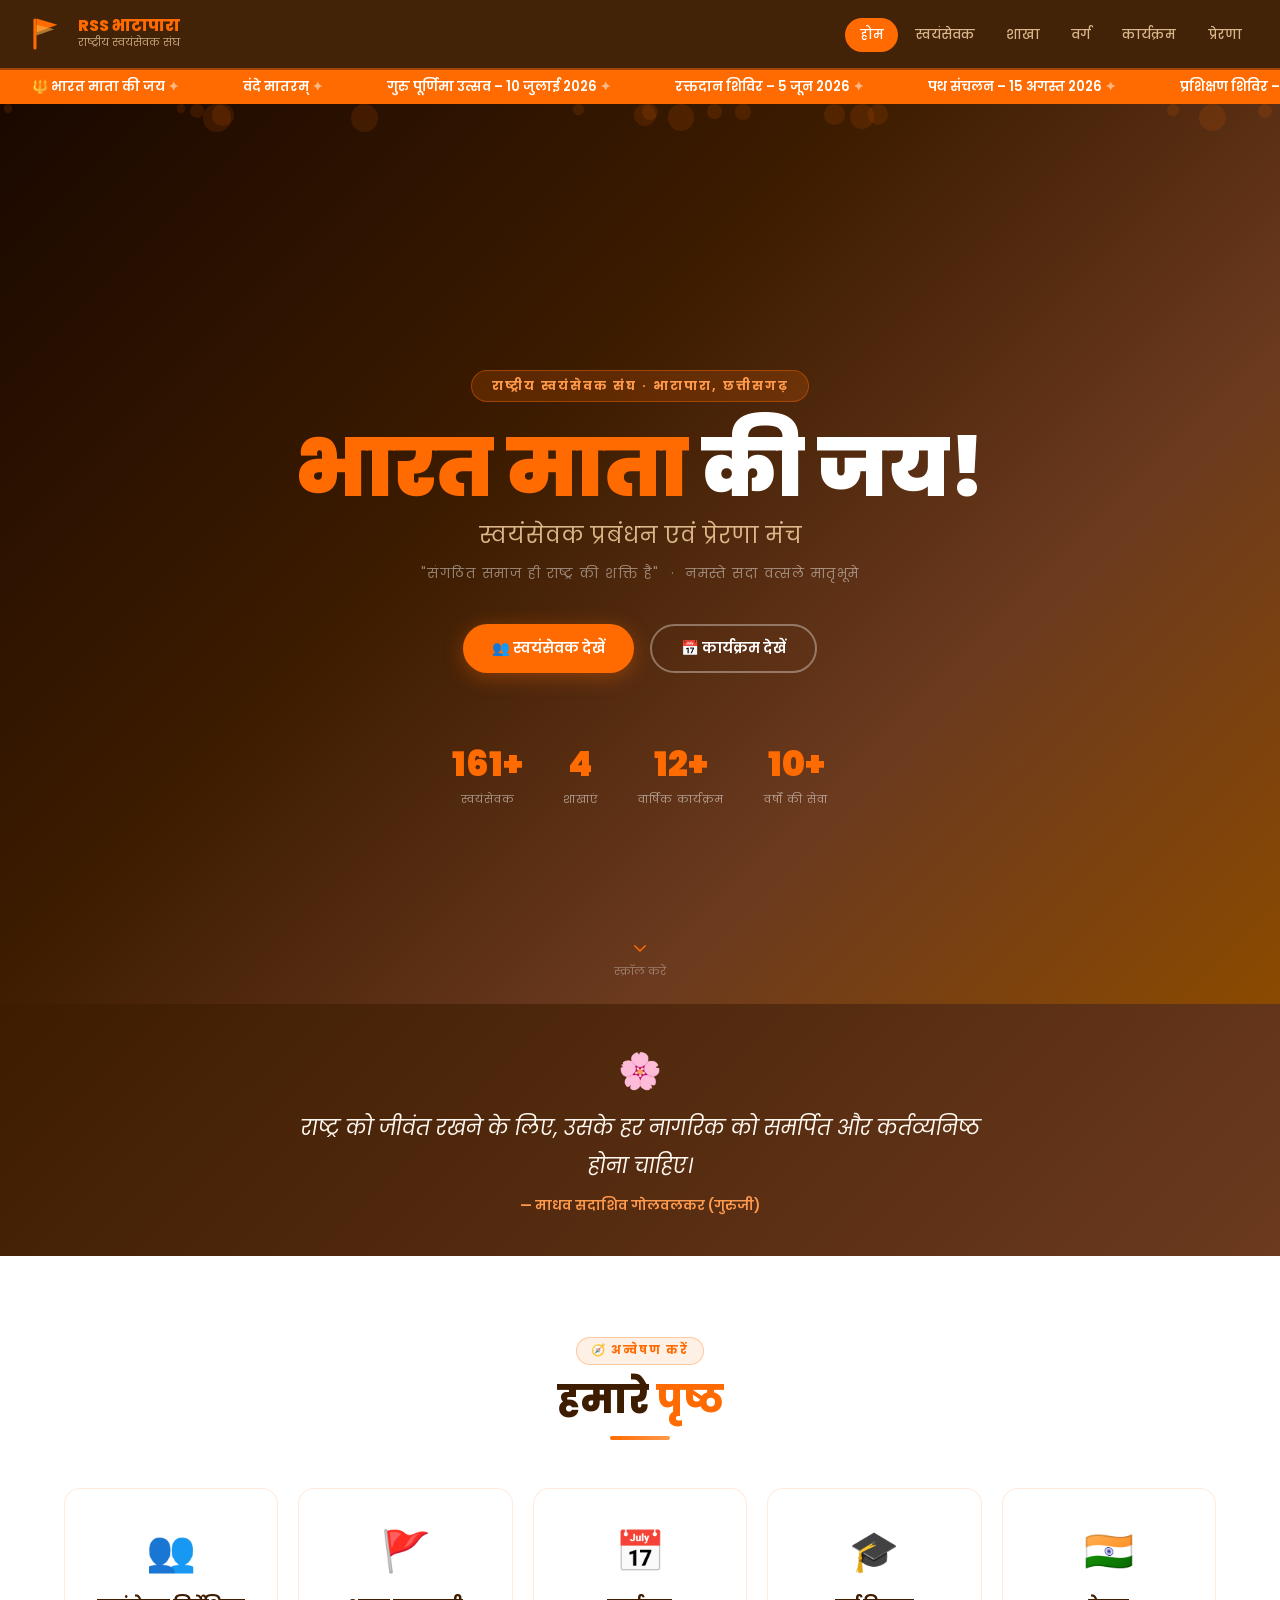
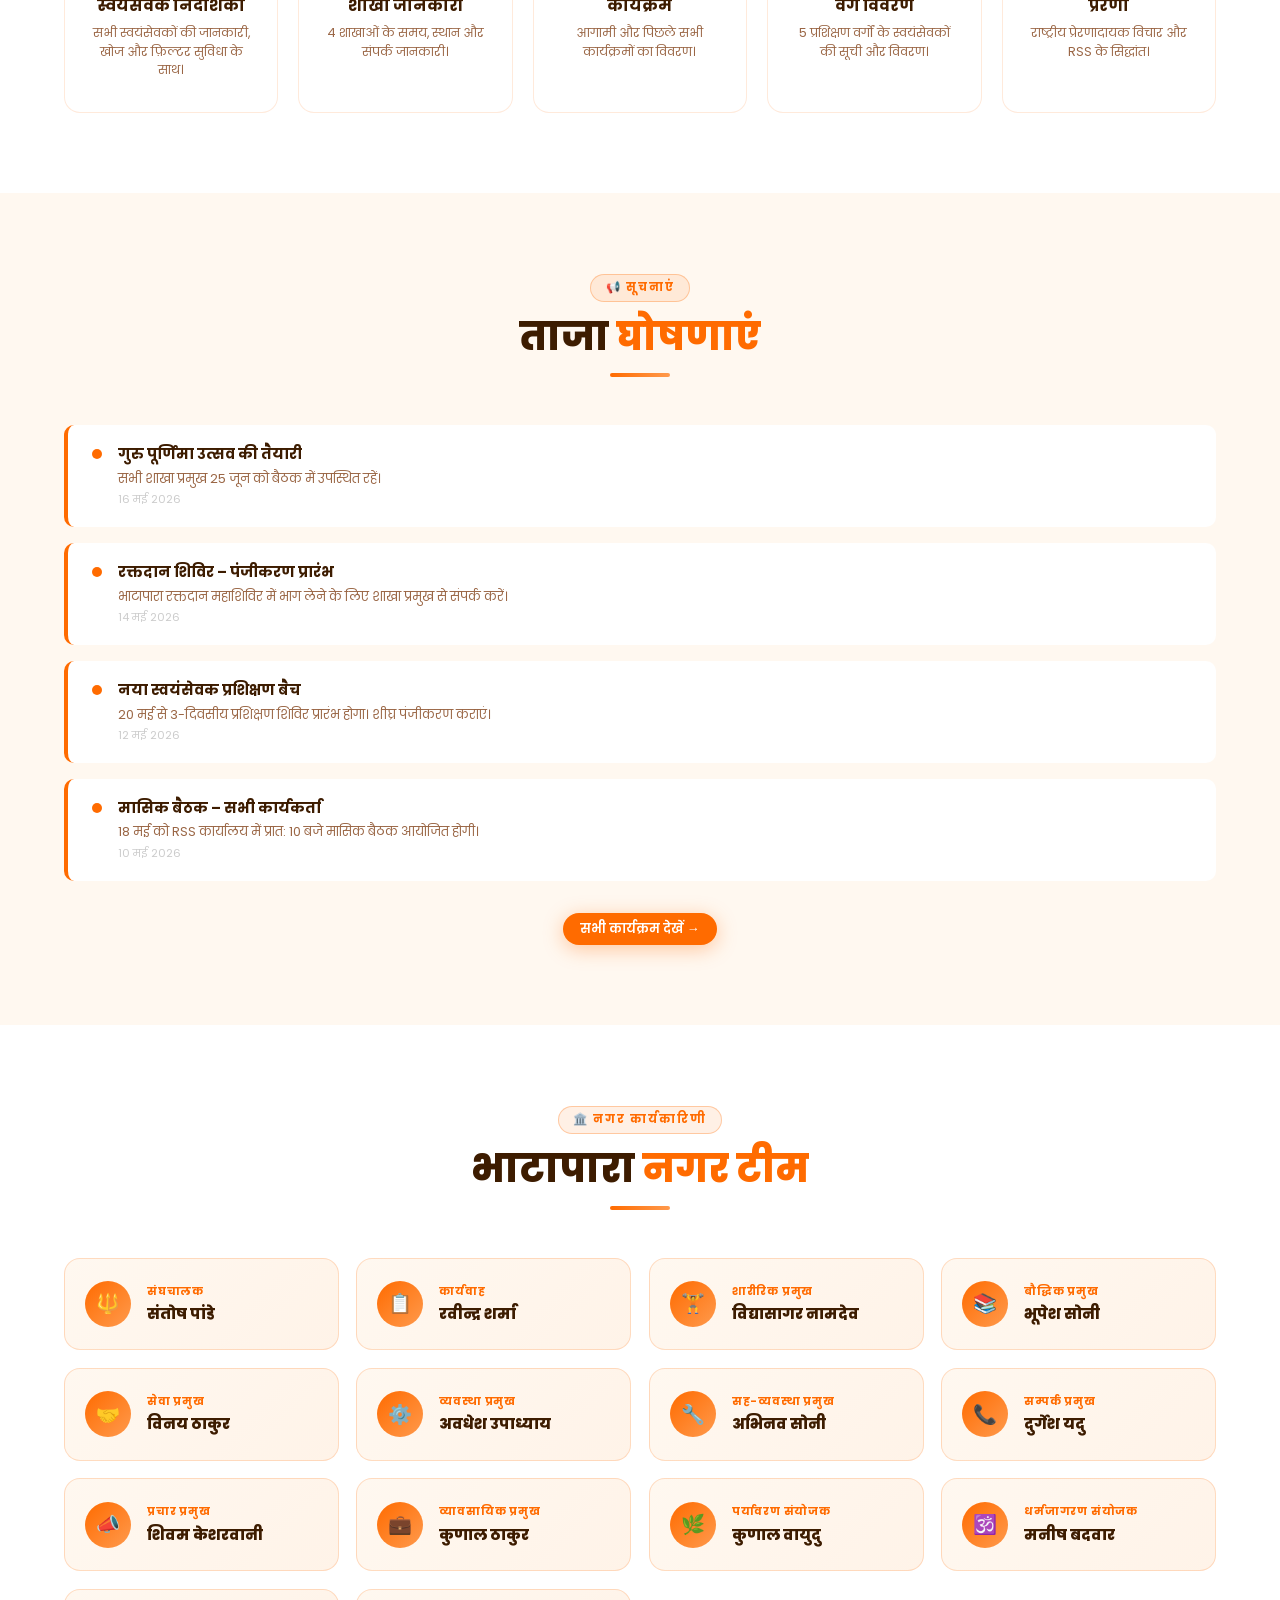
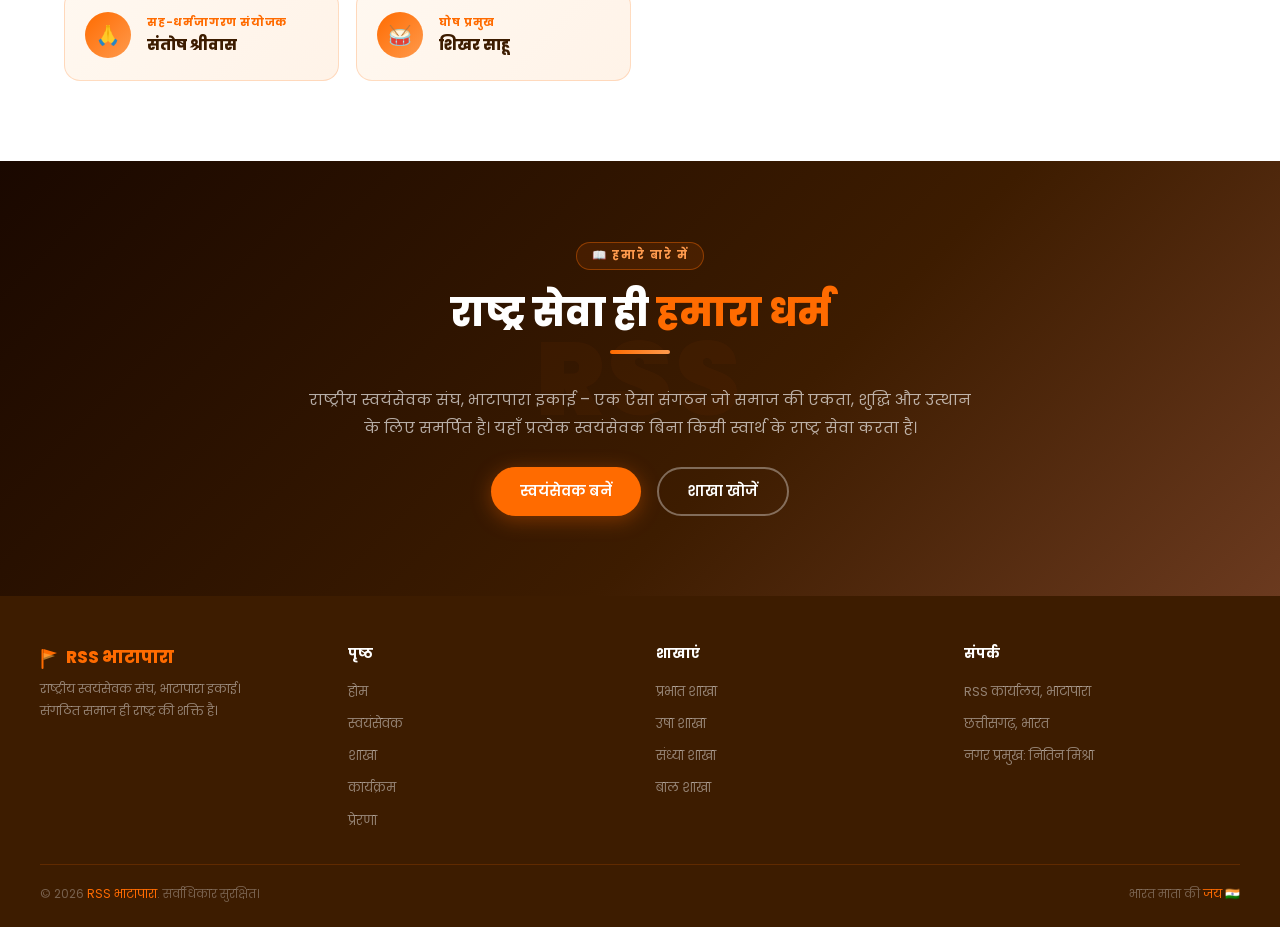
==== commit 11525ca9: "Add वर्ग page with 5 training categories" ====
--- a/index.html
+++ b/index.html
@@ -20,6 +20,7 @@
       <li><a href="index.html"      class="nav-link">होम</a></li>
       <li><a href="volunteers.html" class="nav-link">स्वयंसेवक</a></li>
       <li><a href="shakha.html"     class="nav-link">शाखा</a></li>
+      <li><a href="varg.html"       class="nav-link">वर्ग</a></li>
       <li><a href="events.html"     class="nav-link">कार्यक्रम</a></li>
       <li><a href="prerna.html"     class="nav-link">प्रेरणा</a></li>
     </ul>
@@ -101,6 +102,11 @@
         <div class="qnav-title">कार्यक्रम</div>
         <div class="qnav-desc">आगामी और पिछले सभी कार्यक्रमों का विवरण।</div>
       </a>
+      <a href="varg.html" class="qnav-card reveal">
+        <div class="qnav-icon">🎓</div>
+        <div class="qnav-title">वर्ग विवरण</div>
+        <div class="qnav-desc">5 प्रशिक्षण वर्गों के स्वयंसेवकों की सूची और विवरण।</div>
+      </a>
       <a href="prerna.html" class="qnav-card reveal">
         <div class="qnav-icon">🇮🇳</div>
         <div class="qnav-title">प्रेरणा</div>
@@ -121,6 +127,90 @@
     <div style="display:flex;flex-direction:column;gap:1rem;" id="ann-list"></div>
     <div style="text-align:center;margin-top:2rem;">
       <a href="events.html" class="btn btn-primary btn-sm">सभी कार्यक्रम देखें →</a>
+    </div>
+  </div>
+</section>
+
+<!-- NAGAR KARYAKARINI -->
+<section class="page-section" style="background:#fff;">
+  <div class="container">
+    <div class="section-header reveal">
+      <div class="section-tag">🏛️ नगर कार्यकारिणी</div>
+      <h2 class="section-title">भाटापारा <span>नगर टीम</span></h2>
+      <div class="section-div"></div>
+    </div>
+    <div style="display:grid;grid-template-columns:repeat(auto-fit,minmax(220px,1fr));gap:1.1rem;">
+
+      <div class="reveal" style="background:linear-gradient(135deg,#fff8f0,#fff3e8);border:1.5px solid rgba(255,107,0,0.2);border-radius:16px;padding:1.4rem 1.25rem;display:flex;align-items:center;gap:1rem;transition:all 0.3s;" onmouseover="this.style.transform='translateY(-4px)';this.style.boxShadow='0 12px 30px rgba(255,107,0,0.15)'" onmouseout="this.style.transform='';this.style.boxShadow=''">
+        <div style="width:46px;height:46px;border-radius:50%;background:linear-gradient(135deg,#FF6B00,#FF9A4D);display:flex;align-items:center;justify-content:center;font-size:1.2rem;flex-shrink:0;">🔱</div>
+        <div><div style="font-size:0.7rem;font-weight:700;color:#FF6B00;text-transform:uppercase;letter-spacing:0.8px;">संघचालक</div><div style="font-weight:800;color:#3D1C00;font-size:0.95rem;margin-top:0.15rem;">संतोष पांडे</div></div>
+      </div>
+
+      <div class="reveal" style="background:linear-gradient(135deg,#fff8f0,#fff3e8);border:1.5px solid rgba(255,107,0,0.2);border-radius:16px;padding:1.4rem 1.25rem;display:flex;align-items:center;gap:1rem;transition:all 0.3s;" onmouseover="this.style.transform='translateY(-4px)';this.style.boxShadow='0 12px 30px rgba(255,107,0,0.15)'" onmouseout="this.style.transform='';this.style.boxShadow=''">
+        <div style="width:46px;height:46px;border-radius:50%;background:linear-gradient(135deg,#FF6B00,#FF9A4D);display:flex;align-items:center;justify-content:center;font-size:1.2rem;flex-shrink:0;">📋</div>
+        <div><div style="font-size:0.7rem;font-weight:700;color:#FF6B00;text-transform:uppercase;letter-spacing:0.8px;">कार्यवाह</div><div style="font-weight:800;color:#3D1C00;font-size:0.95rem;margin-top:0.15rem;">रवीन्द्र शर्मा</div></div>
+      </div>
+
+      <div class="reveal" style="background:linear-gradient(135deg,#fff8f0,#fff3e8);border:1.5px solid rgba(255,107,0,0.2);border-radius:16px;padding:1.4rem 1.25rem;display:flex;align-items:center;gap:1rem;transition:all 0.3s;" onmouseover="this.style.transform='translateY(-4px)';this.style.boxShadow='0 12px 30px rgba(255,107,0,0.15)'" onmouseout="this.style.transform='';this.style.boxShadow=''">
+        <div style="width:46px;height:46px;border-radius:50%;background:linear-gradient(135deg,#FF6B00,#FF9A4D);display:flex;align-items:center;justify-content:center;font-size:1.2rem;flex-shrink:0;">🏋️</div>
+        <div><div style="font-size:0.7rem;font-weight:700;color:#FF6B00;text-transform:uppercase;letter-spacing:0.8px;">शारीरिक प्रमुख</div><div style="font-weight:800;color:#3D1C00;font-size:0.95rem;margin-top:0.15rem;">विद्यासागर नामदेव</div></div>
+      </div>
+
+      <div class="reveal" style="background:linear-gradient(135deg,#fff8f0,#fff3e8);border:1.5px solid rgba(255,107,0,0.2);border-radius:16px;padding:1.4rem 1.25rem;display:flex;align-items:center;gap:1rem;transition:all 0.3s;" onmouseover="this.style.transform='translateY(-4px)';this.style.boxShadow='0 12px 30px rgba(255,107,0,0.15)'" onmouseout="this.style.transform='';this.style.boxShadow=''">
+        <div style="width:46px;height:46px;border-radius:50%;background:linear-gradient(135deg,#FF6B00,#FF9A4D);display:flex;align-items:center;justify-content:center;font-size:1.2rem;flex-shrink:0;">📚</div>
+        <div><div style="font-size:0.7rem;font-weight:700;color:#FF6B00;text-transform:uppercase;letter-spacing:0.8px;">बौद्धिक प्रमुख</div><div style="font-weight:800;color:#3D1C00;font-size:0.95rem;margin-top:0.15rem;">भूपेश सोनी</div></div>
+      </div>
+
+      <div class="reveal" style="background:linear-gradient(135deg,#fff8f0,#fff3e8);border:1.5px solid rgba(255,107,0,0.2);border-radius:16px;padding:1.4rem 1.25rem;display:flex;align-items:center;gap:1rem;transition:all 0.3s;" onmouseover="this.style.transform='translateY(-4px)';this.style.boxShadow='0 12px 30px rgba(255,107,0,0.15)'" onmouseout="this.style.transform='';this.style.boxShadow=''">
+        <div style="width:46px;height:46px;border-radius:50%;background:linear-gradient(135deg,#FF6B00,#FF9A4D);display:flex;align-items:center;justify-content:center;font-size:1.2rem;flex-shrink:0;">🤝</div>
+        <div><div style="font-size:0.7rem;font-weight:700;color:#FF6B00;text-transform:uppercase;letter-spacing:0.8px;">सेवा प्रमुख</div><div style="font-weight:800;color:#3D1C00;font-size:0.95rem;margin-top:0.15rem;">विनय ठाकुर</div></div>
+      </div>
+
+      <div class="reveal" style="background:linear-gradient(135deg,#fff8f0,#fff3e8);border:1.5px solid rgba(255,107,0,0.2);border-radius:16px;padding:1.4rem 1.25rem;display:flex;align-items:center;gap:1rem;transition:all 0.3s;" onmouseover="this.style.transform='translateY(-4px)';this.style.boxShadow='0 12px 30px rgba(255,107,0,0.15)'" onmouseout="this.style.transform='';this.style.boxShadow=''">
+        <div style="width:46px;height:46px;border-radius:50%;background:linear-gradient(135deg,#FF6B00,#FF9A4D);display:flex;align-items:center;justify-content:center;font-size:1.2rem;flex-shrink:0;">⚙️</div>
+        <div><div style="font-size:0.7rem;font-weight:700;color:#FF6B00;text-transform:uppercase;letter-spacing:0.8px;">व्यवस्था प्रमुख</div><div style="font-weight:800;color:#3D1C00;font-size:0.95rem;margin-top:0.15rem;">अवधेश उपाध्याय</div></div>
+      </div>
+
+      <div class="reveal" style="background:linear-gradient(135deg,#fff8f0,#fff3e8);border:1.5px solid rgba(255,107,0,0.2);border-radius:16px;padding:1.4rem 1.25rem;display:flex;align-items:center;gap:1rem;transition:all 0.3s;" onmouseover="this.style.transform='translateY(-4px)';this.style.boxShadow='0 12px 30px rgba(255,107,0,0.15)'" onmouseout="this.style.transform='';this.style.boxShadow=''">
+        <div style="width:46px;height:46px;border-radius:50%;background:linear-gradient(135deg,#FF6B00,#FF9A4D);display:flex;align-items:center;justify-content:center;font-size:1.2rem;flex-shrink:0;">🔧</div>
+        <div><div style="font-size:0.7rem;font-weight:700;color:#FF6B00;text-transform:uppercase;letter-spacing:0.8px;">सह-व्यवस्था प्रमुख</div><div style="font-weight:800;color:#3D1C00;font-size:0.95rem;margin-top:0.15rem;">अभिनव सोनी</div></div>
+      </div>
+
+      <div class="reveal" style="background:linear-gradient(135deg,#fff8f0,#fff3e8);border:1.5px solid rgba(255,107,0,0.2);border-radius:16px;padding:1.4rem 1.25rem;display:flex;align-items:center;gap:1rem;transition:all 0.3s;" onmouseover="this.style.transform='translateY(-4px)';this.style.boxShadow='0 12px 30px rgba(255,107,0,0.15)'" onmouseout="this.style.transform='';this.style.boxShadow=''">
+        <div style="width:46px;height:46px;border-radius:50%;background:linear-gradient(135deg,#FF6B00,#FF9A4D);display:flex;align-items:center;justify-content:center;font-size:1.2rem;flex-shrink:0;">📞</div>
+        <div><div style="font-size:0.7rem;font-weight:700;color:#FF6B00;text-transform:uppercase;letter-spacing:0.8px;">सम्पर्क प्रमुख</div><div style="font-weight:800;color:#3D1C00;font-size:0.95rem;margin-top:0.15rem;">दुर्गेश यदु</div></div>
+      </div>
+
+      <div class="reveal" style="background:linear-gradient(135deg,#fff8f0,#fff3e8);border:1.5px solid rgba(255,107,0,0.2);border-radius:16px;padding:1.4rem 1.25rem;display:flex;align-items:center;gap:1rem;transition:all 0.3s;" onmouseover="this.style.transform='translateY(-4px)';this.style.boxShadow='0 12px 30px rgba(255,107,0,0.15)'" onmouseout="this.style.transform='';this.style.boxShadow=''">
+        <div style="width:46px;height:46px;border-radius:50%;background:linear-gradient(135deg,#FF6B00,#FF9A4D);display:flex;align-items:center;justify-content:center;font-size:1.2rem;flex-shrink:0;">📣</div>
+        <div><div style="font-size:0.7rem;font-weight:700;color:#FF6B00;text-transform:uppercase;letter-spacing:0.8px;">प्रचार प्रमुख</div><div style="font-weight:800;color:#3D1C00;font-size:0.95rem;margin-top:0.15rem;">शिवम केशरवानी</div></div>
+      </div>
+
+      <div class="reveal" style="background:linear-gradient(135deg,#fff8f0,#fff3e8);border:1.5px solid rgba(255,107,0,0.2);border-radius:16px;padding:1.4rem 1.25rem;display:flex;align-items:center;gap:1rem;transition:all 0.3s;" onmouseover="this.style.transform='translateY(-4px)';this.style.boxShadow='0 12px 30px rgba(255,107,0,0.15)'" onmouseout="this.style.transform='';this.style.boxShadow=''">
+        <div style="width:46px;height:46px;border-radius:50%;background:linear-gradient(135deg,#FF6B00,#FF9A4D);display:flex;align-items:center;justify-content:center;font-size:1.2rem;flex-shrink:0;">💼</div>
+        <div><div style="font-size:0.7rem;font-weight:700;color:#FF6B00;text-transform:uppercase;letter-spacing:0.8px;">व्यावसायिक प्रमुख</div><div style="font-weight:800;color:#3D1C00;font-size:0.95rem;margin-top:0.15rem;">कुणाल ठाकुर</div></div>
+      </div>
+
+      <div class="reveal" style="background:linear-gradient(135deg,#fff8f0,#fff3e8);border:1.5px solid rgba(255,107,0,0.2);border-radius:16px;padding:1.4rem 1.25rem;display:flex;align-items:center;gap:1rem;transition:all 0.3s;" onmouseover="this.style.transform='translateY(-4px)';this.style.boxShadow='0 12px 30px rgba(255,107,0,0.15)'" onmouseout="this.style.transform='';this.style.boxShadow=''">
+        <div style="width:46px;height:46px;border-radius:50%;background:linear-gradient(135deg,#FF6B00,#FF9A4D);display:flex;align-items:center;justify-content:center;font-size:1.2rem;flex-shrink:0;">🌿</div>
+        <div><div style="font-size:0.7rem;font-weight:700;color:#FF6B00;text-transform:uppercase;letter-spacing:0.8px;">पर्यावरण संयोजक</div><div style="font-weight:800;color:#3D1C00;font-size:0.95rem;margin-top:0.15rem;">कुणाल वायुदु</div></div>
+      </div>
+
+      <div class="reveal" style="background:linear-gradient(135deg,#fff8f0,#fff3e8);border:1.5px solid rgba(255,107,0,0.2);border-radius:16px;padding:1.4rem 1.25rem;display:flex;align-items:center;gap:1rem;transition:all 0.3s;" onmouseover="this.style.transform='translateY(-4px)';this.style.boxShadow='0 12px 30px rgba(255,107,0,0.15)'" onmouseout="this.style.transform='';this.style.boxShadow=''">
+        <div style="width:46px;height:46px;border-radius:50%;background:linear-gradient(135deg,#FF6B00,#FF9A4D);display:flex;align-items:center;justify-content:center;font-size:1.2rem;flex-shrink:0;">🕉️</div>
+        <div><div style="font-size:0.7rem;font-weight:700;color:#FF6B00;text-transform:uppercase;letter-spacing:0.8px;">धर्मजागरण संयोजक</div><div style="font-weight:800;color:#3D1C00;font-size:0.95rem;margin-top:0.15rem;">मनीष बदवार</div></div>
+      </div>
+
+      <div class="reveal" style="background:linear-gradient(135deg,#fff8f0,#fff3e8);border:1.5px solid rgba(255,107,0,0.2);border-radius:16px;padding:1.4rem 1.25rem;display:flex;align-items:center;gap:1rem;transition:all 0.3s;" onmouseover="this.style.transform='translateY(-4px)';this.style.boxShadow='0 12px 30px rgba(255,107,0,0.15)'" onmouseout="this.style.transform='';this.style.boxShadow=''">
+        <div style="width:46px;height:46px;border-radius:50%;background:linear-gradient(135deg,#FF6B00,#FF9A4D);display:flex;align-items:center;justify-content:center;font-size:1.2rem;flex-shrink:0;">🙏</div>
+        <div><div style="font-size:0.7rem;font-weight:700;color:#FF6B00;text-transform:uppercase;letter-spacing:0.8px;">सह-धर्मजागरण संयोजक</div><div style="font-weight:800;color:#3D1C00;font-size:0.95rem;margin-top:0.15rem;">संतोष श्रीवास</div></div>
+      </div>
+
+      <div class="reveal" style="background:linear-gradient(135deg,#fff8f0,#fff3e8);border:1.5px solid rgba(255,107,0,0.2);border-radius:16px;padding:1.4rem 1.25rem;display:flex;align-items:center;gap:1rem;transition:all 0.3s;" onmouseover="this.style.transform='translateY(-4px)';this.style.boxShadow='0 12px 30px rgba(255,107,0,0.15)'" onmouseout="this.style.transform='';this.style.boxShadow=''">
+        <div style="width:46px;height:46px;border-radius:50%;background:linear-gradient(135deg,#FF6B00,#FF9A4D);display:flex;align-items:center;justify-content:center;font-size:1.2rem;flex-shrink:0;">🥁</div>
+        <div><div style="font-size:0.7rem;font-weight:700;color:#FF6B00;text-transform:uppercase;letter-spacing:0.8px;">घोष प्रमुख</div><div style="font-weight:800;color:#3D1C00;font-size:0.95rem;margin-top:0.15rem;">शिखर साहू</div></div>
+      </div>
+
     </div>
   </div>
 </section>
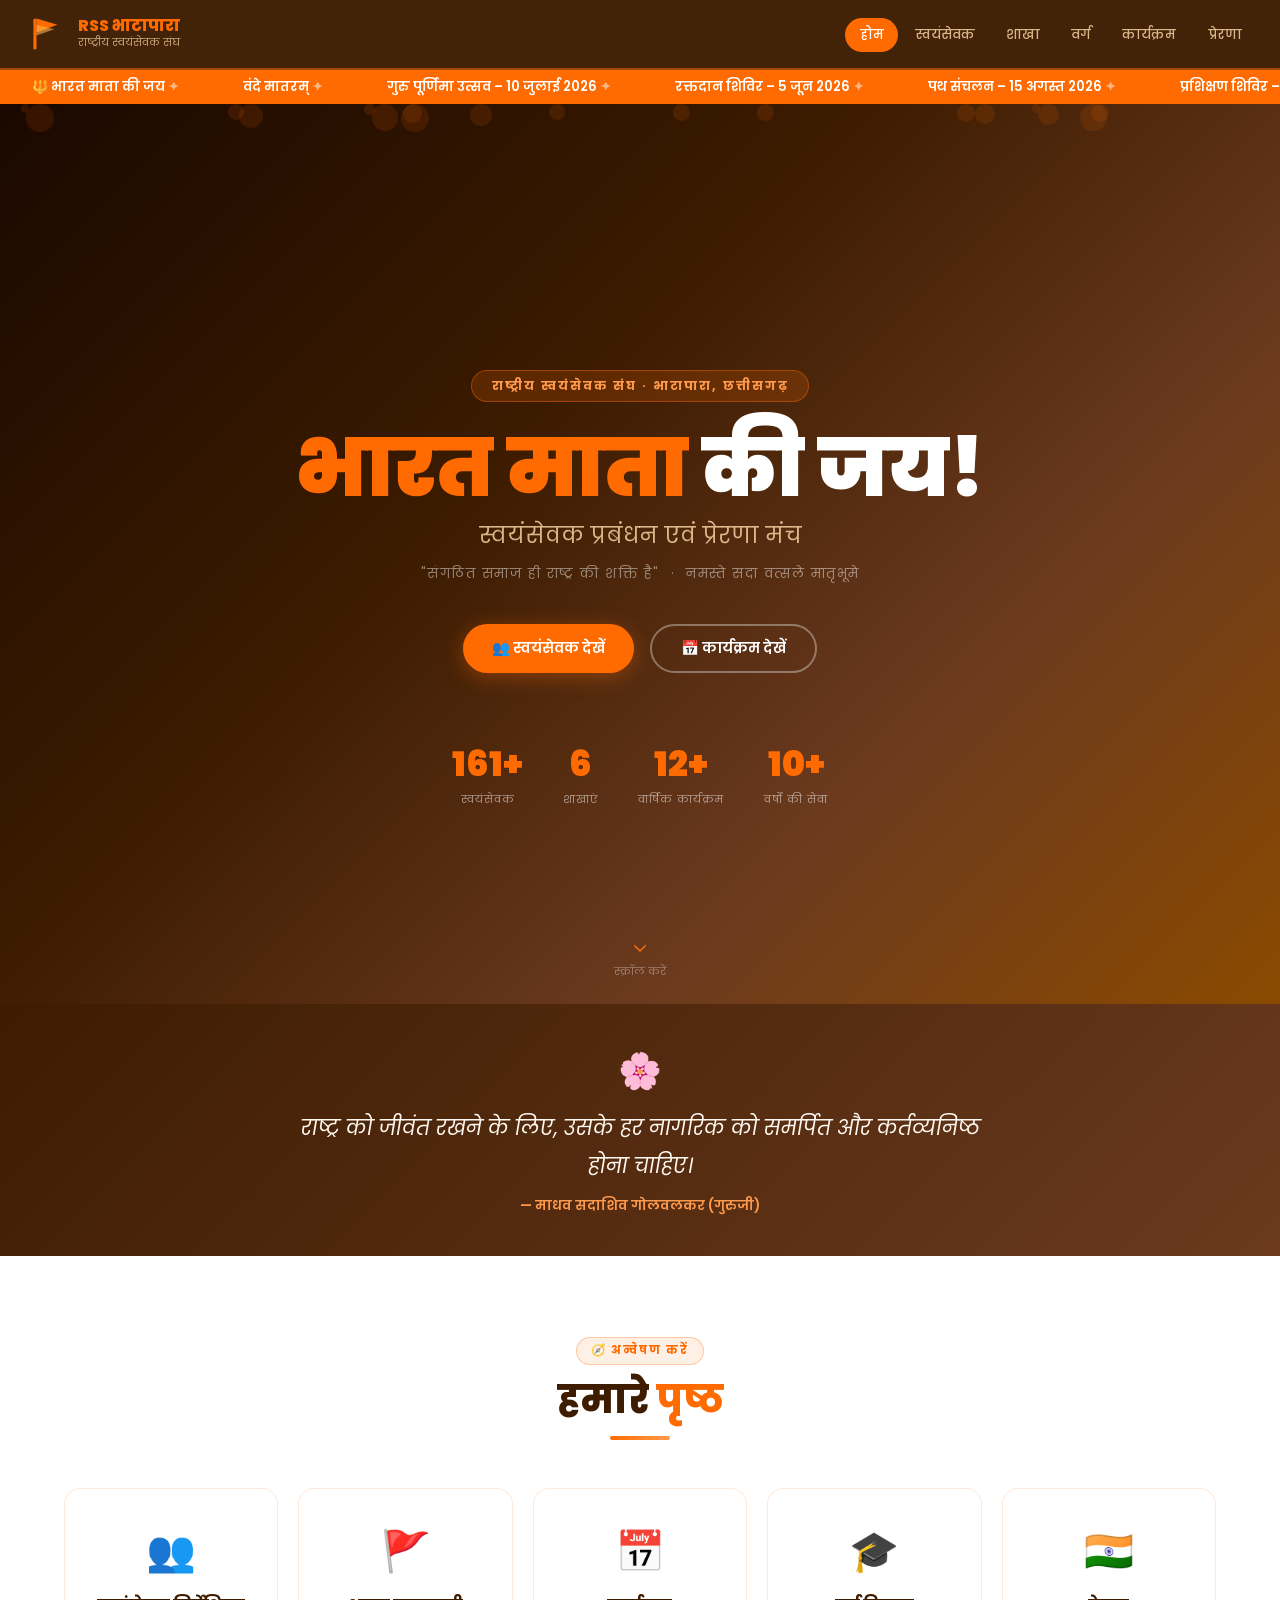
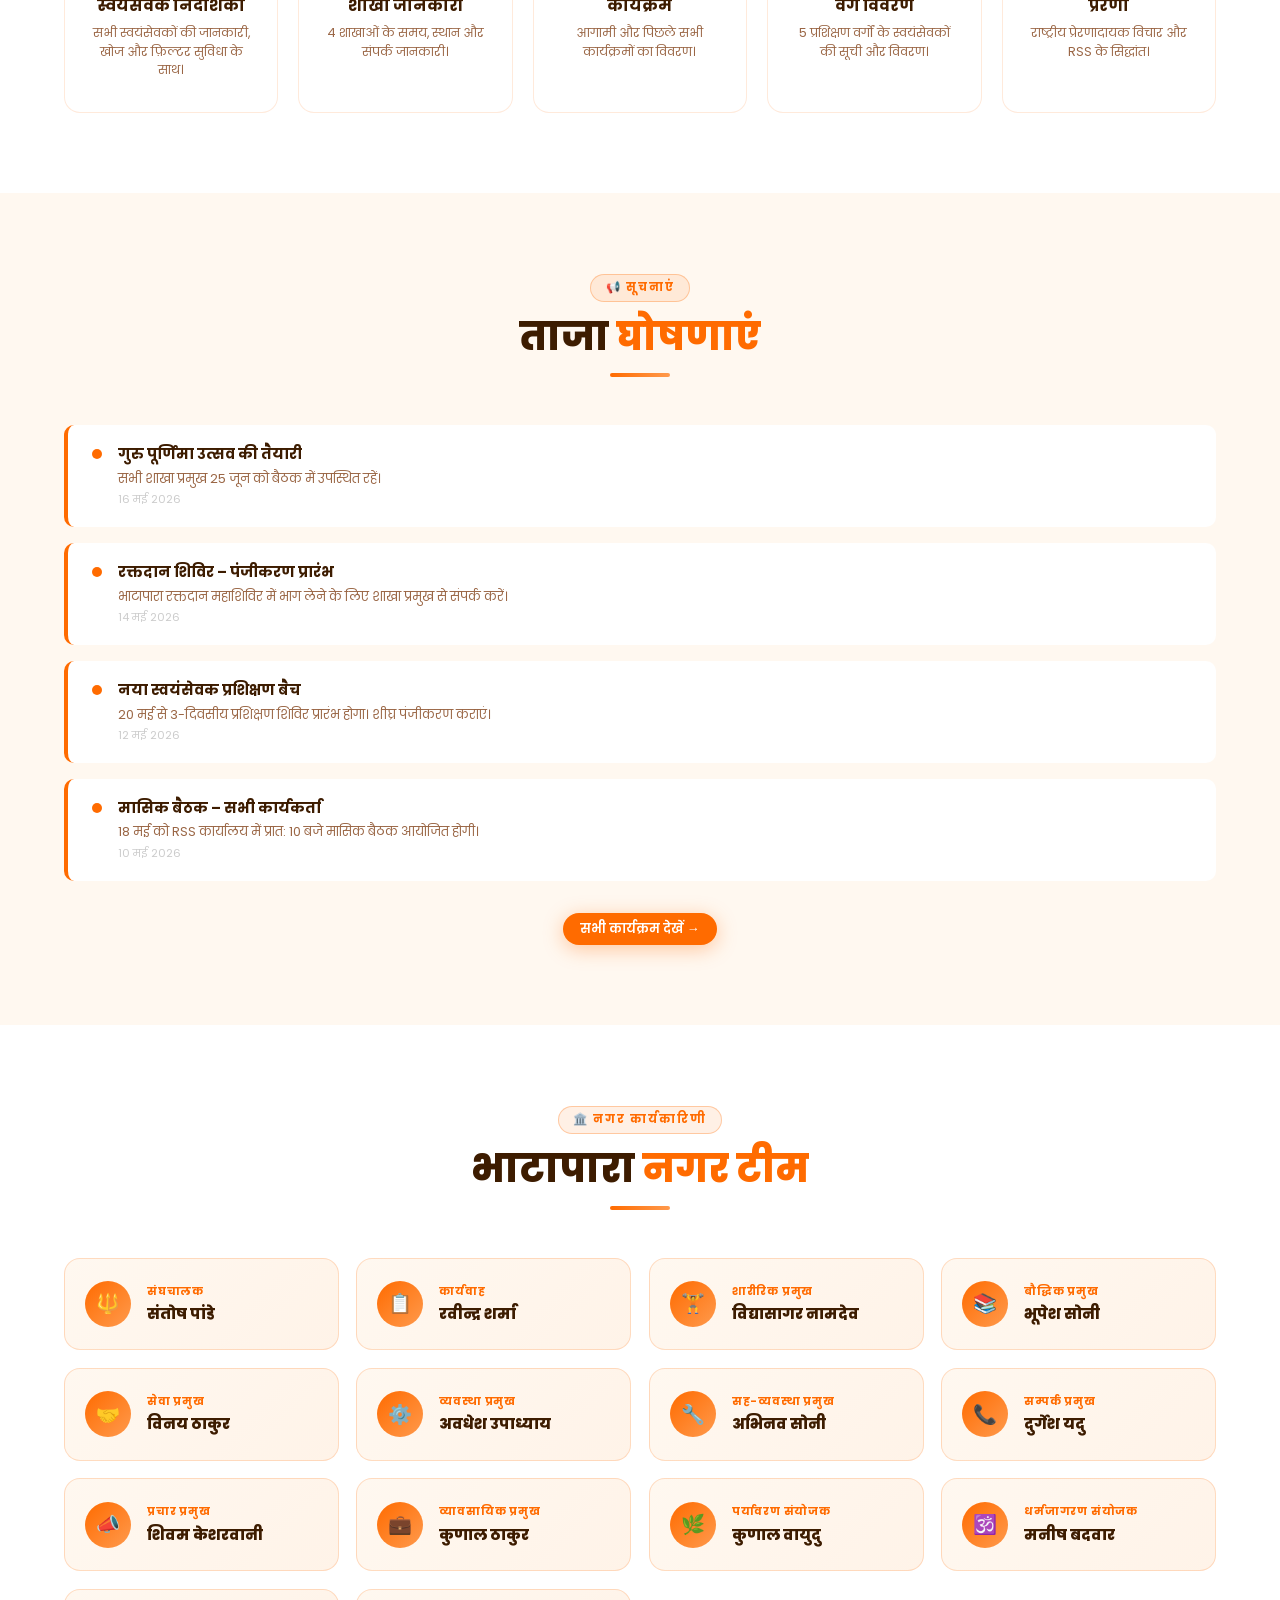
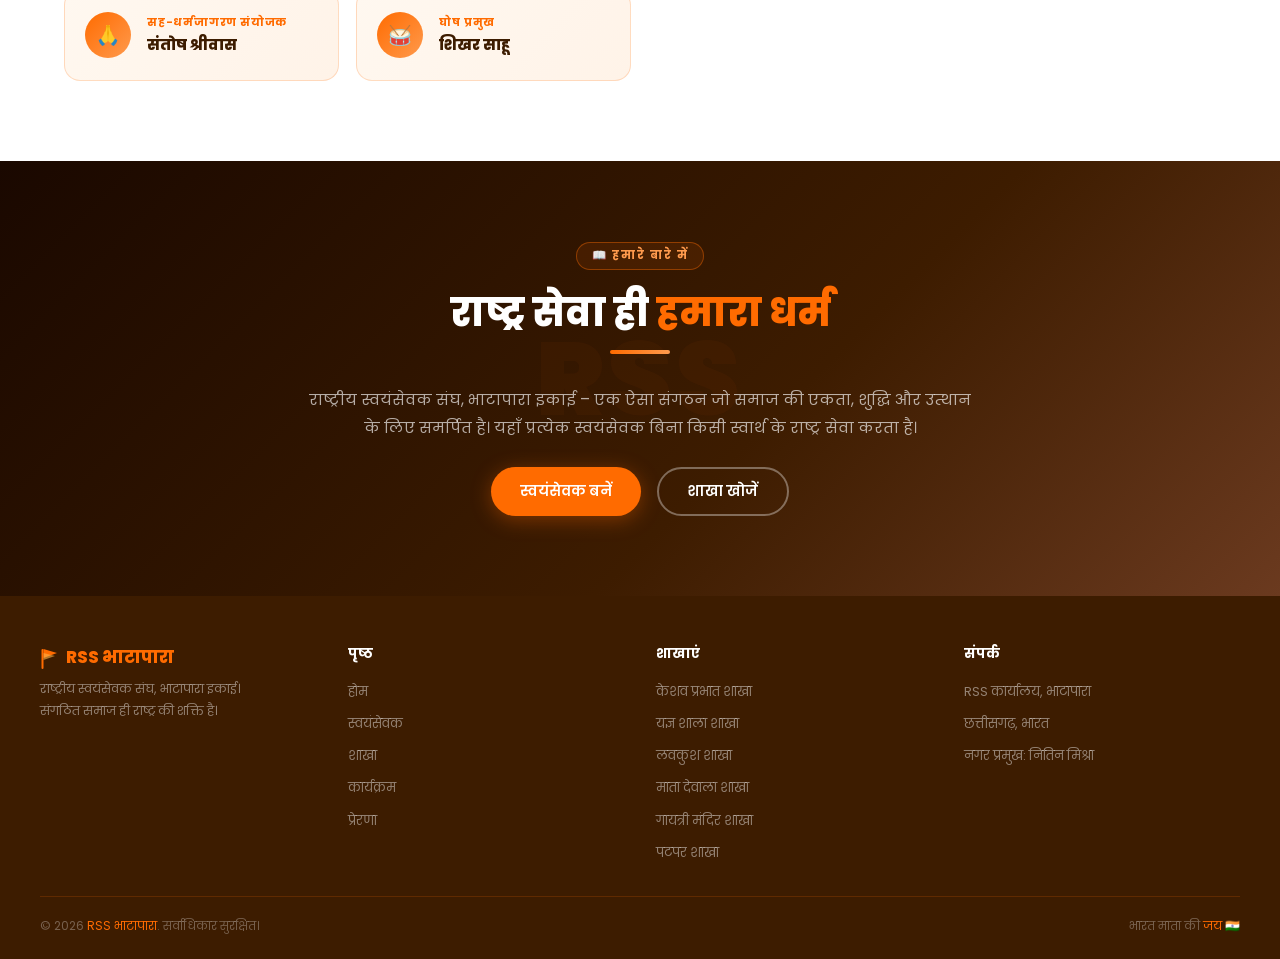
==== commit 60e79f02: "Add shakha detail popup with 4 role fields" ====
--- a/index.html
+++ b/index.html
@@ -60,7 +60,7 @@
     </div>
     <div class="hero-stats">
       <div class="stat"><div class="stat-num" data-count="161" data-suffix="+">0+</div><div class="stat-label">स्वयंसेवक</div></div>
-      <div class="stat"><div class="stat-num" data-count="4">0</div><div class="stat-label">शाखाएं</div></div>
+      <div class="stat"><div class="stat-num" data-count="6">0</div><div class="stat-label">शाखाएं</div></div>
       <div class="stat"><div class="stat-num" data-count="12" data-suffix="+">0+</div><div class="stat-label">वार्षिक कार्यक्रम</div></div>
       <div class="stat"><div class="stat-num" data-count="10" data-suffix="+">0+</div><div class="stat-label">वर्षों की सेवा</div></div>
     </div>
@@ -248,10 +248,12 @@
       <li><a href="prerna.html">प्रेरणा</a></li>
     </ul></div>
     <div class="footer-col"><h4>शाखाएं</h4><ul>
-      <li><a href="shakha.html">प्रभात शाखा</a></li>
-      <li><a href="shakha.html">उषा शाखा</a></li>
-      <li><a href="shakha.html">संध्या शाखा</a></li>
-      <li><a href="shakha.html">बाल शाखा</a></li>
+      <li><a href="shakha.html">केशव प्रभात शाखा</a></li>
+      <li><a href="shakha.html">यज्ञ शाला शाखा</a></li>
+      <li><a href="shakha.html">लवकुश शाखा</a></li>
+      <li><a href="shakha.html">माता देवाला शाखा</a></li>
+      <li><a href="shakha.html">गायत्री मंदिर शाखा</a></li>
+      <li><a href="shakha.html">पटपर शाखा</a></li>
     </ul></div>
     <div class="footer-col"><h4>संपर्क</h4><ul>
       <li><a href="#">RSS कार्यालय, भाटापारा</a></li>
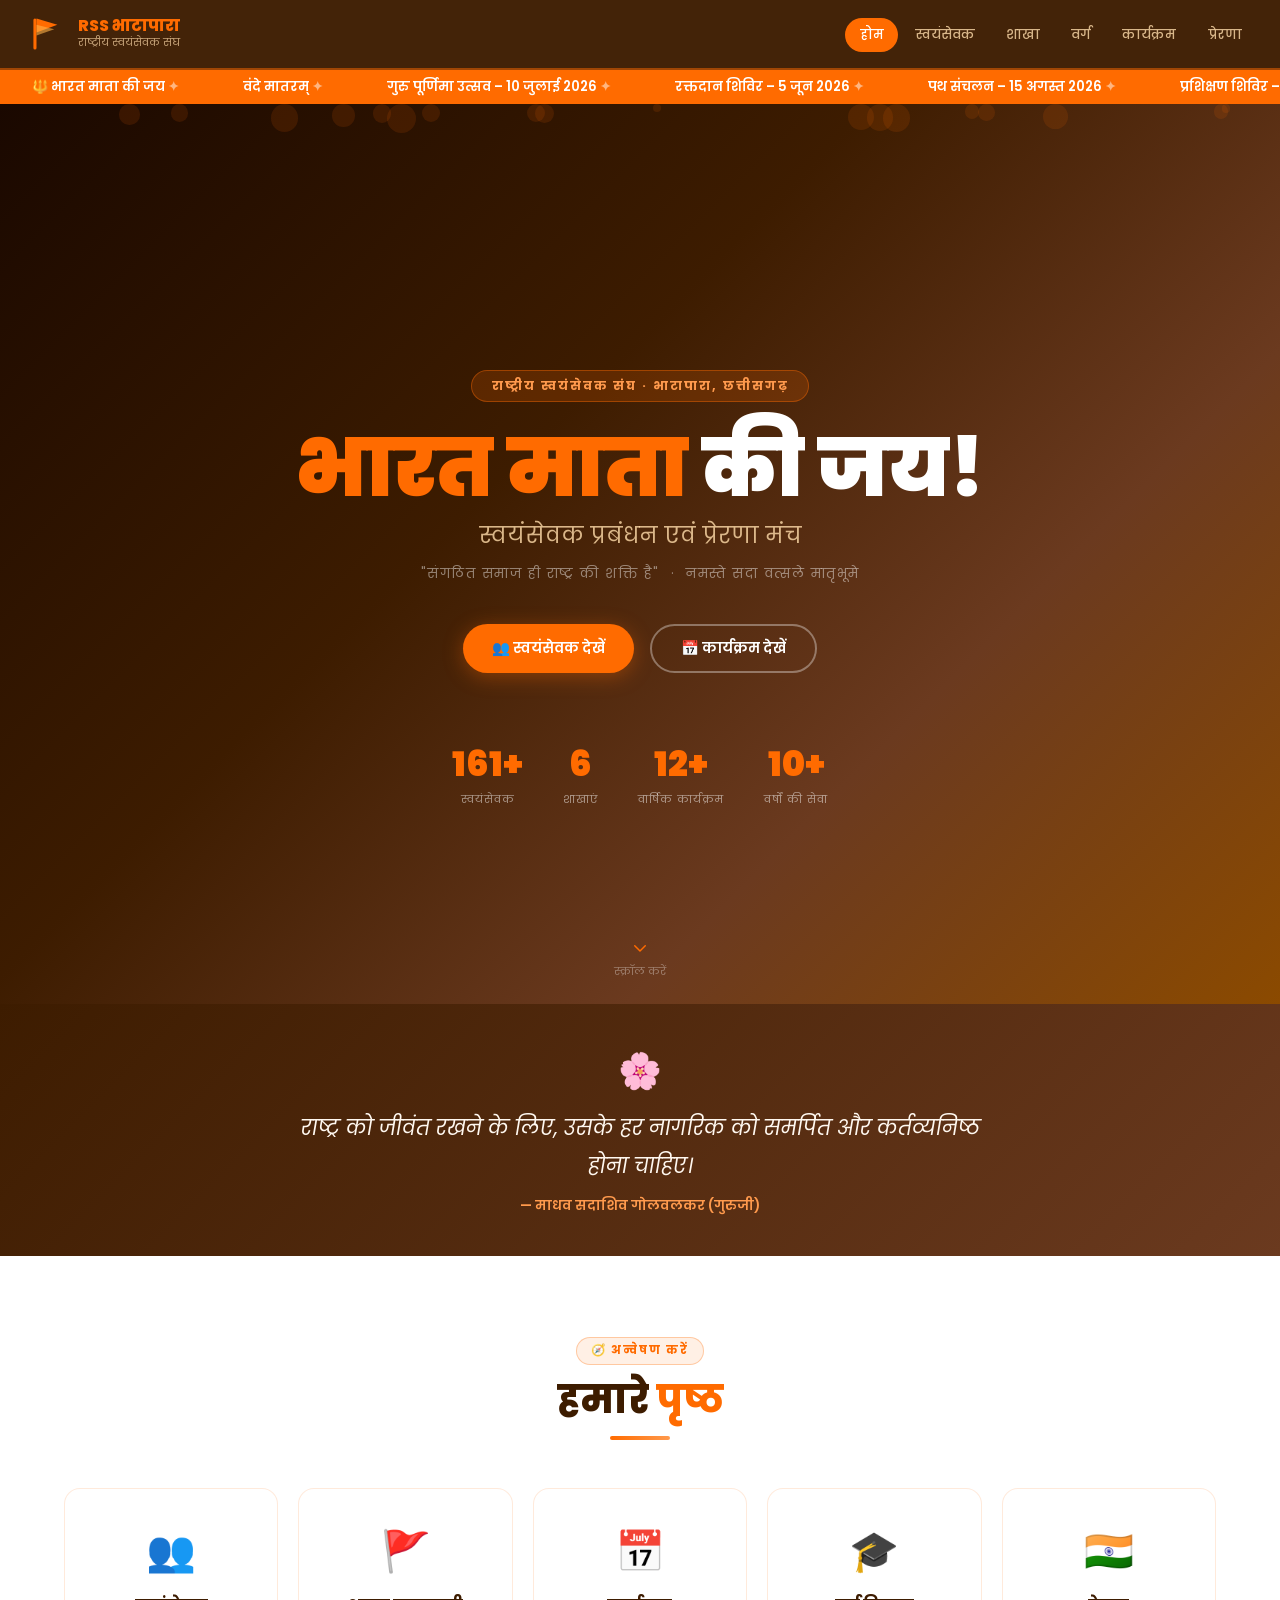
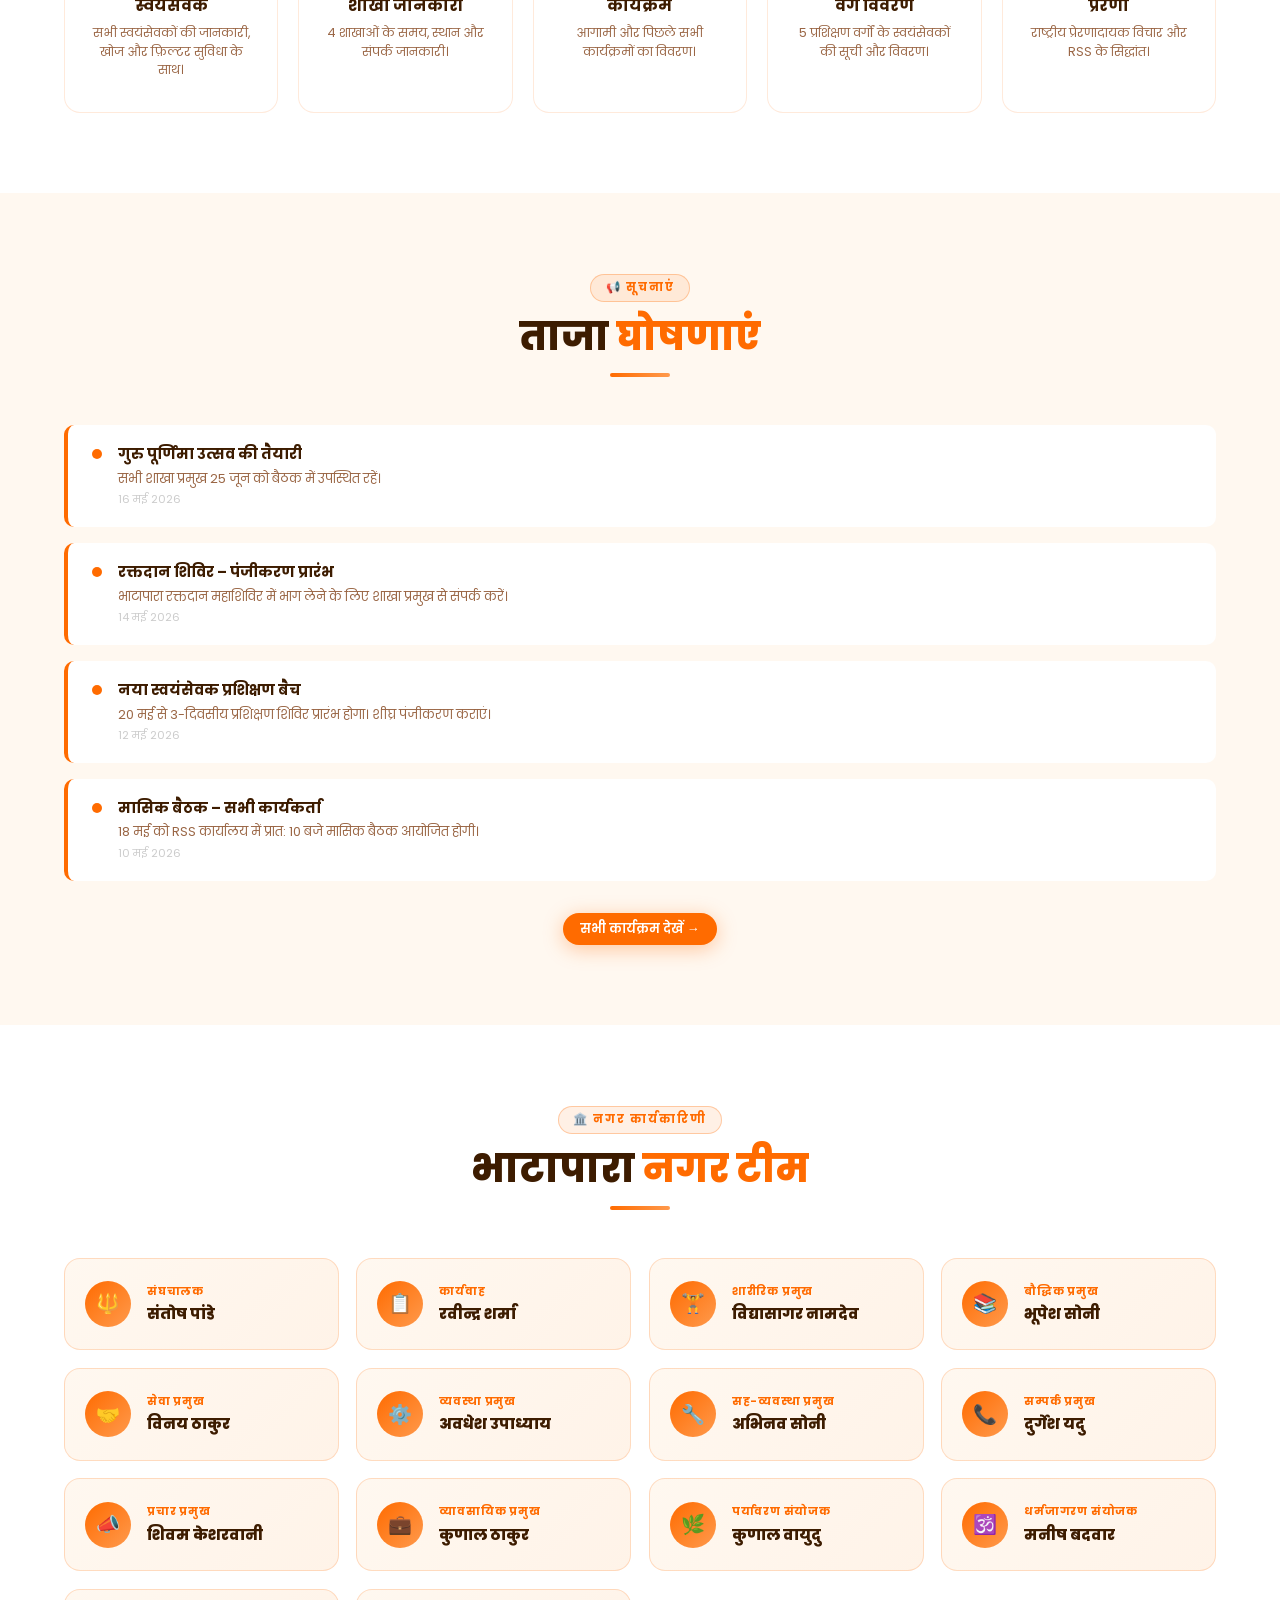
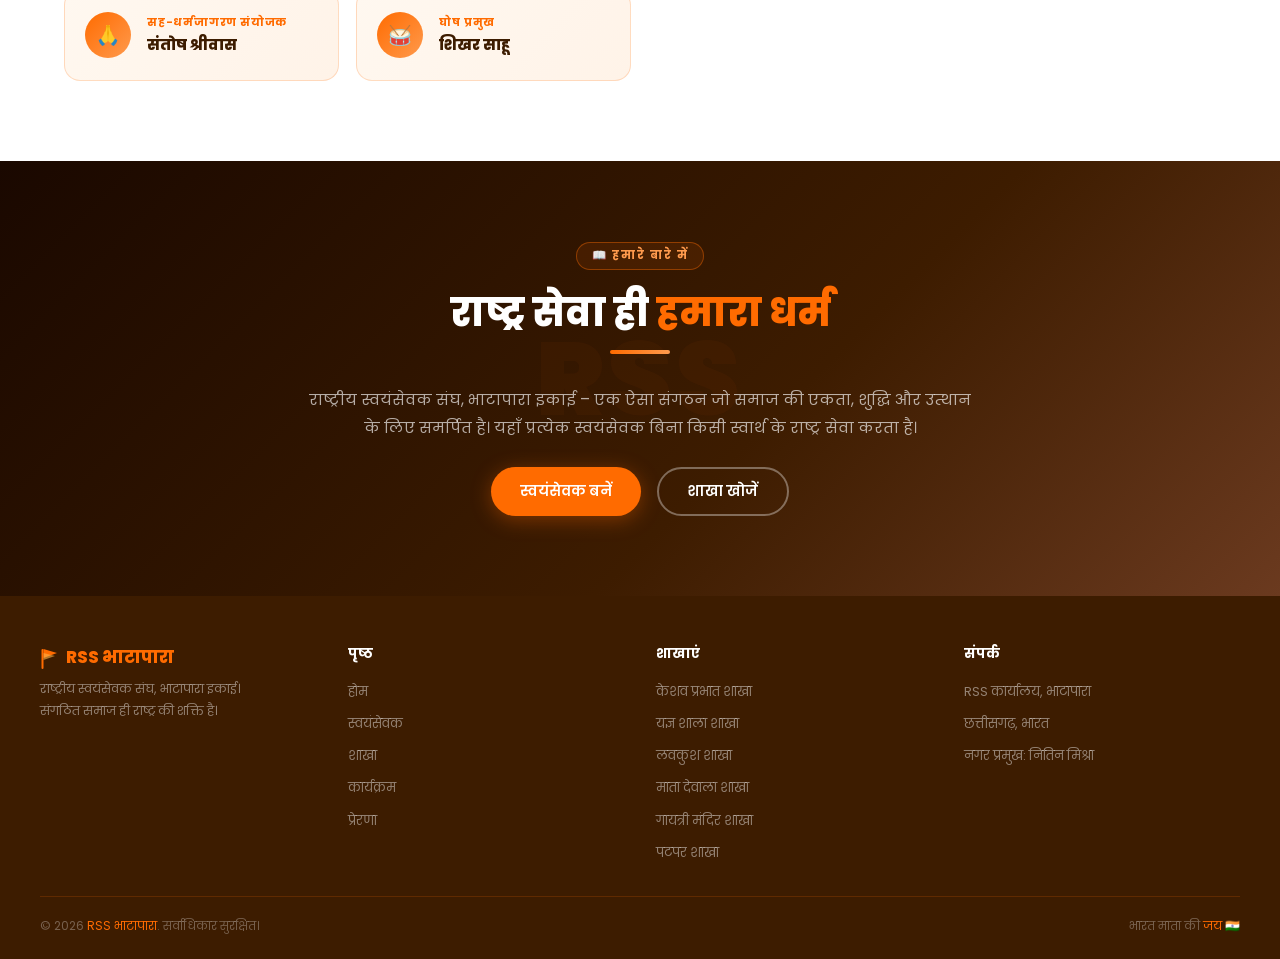
==== commit 34775f0f: "Rename स्वयंसेवक निर्देशिका, filter-aware PDF export" ====
--- a/index.html
+++ b/index.html
@@ -89,7 +89,7 @@
     <div class="qnav-grid">
       <a href="volunteers.html" class="qnav-card reveal">
         <div class="qnav-icon">👥</div>
-        <div class="qnav-title">स्वयंसेवक निर्देशिका</div>
+        <div class="qnav-title">स्वयंसेवक</div>
         <div class="qnav-desc">सभी स्वयंसेवकों की जानकारी, खोज और फ़िल्टर सुविधा के साथ।</div>
       </a>
       <a href="shakha.html" class="qnav-card reveal">
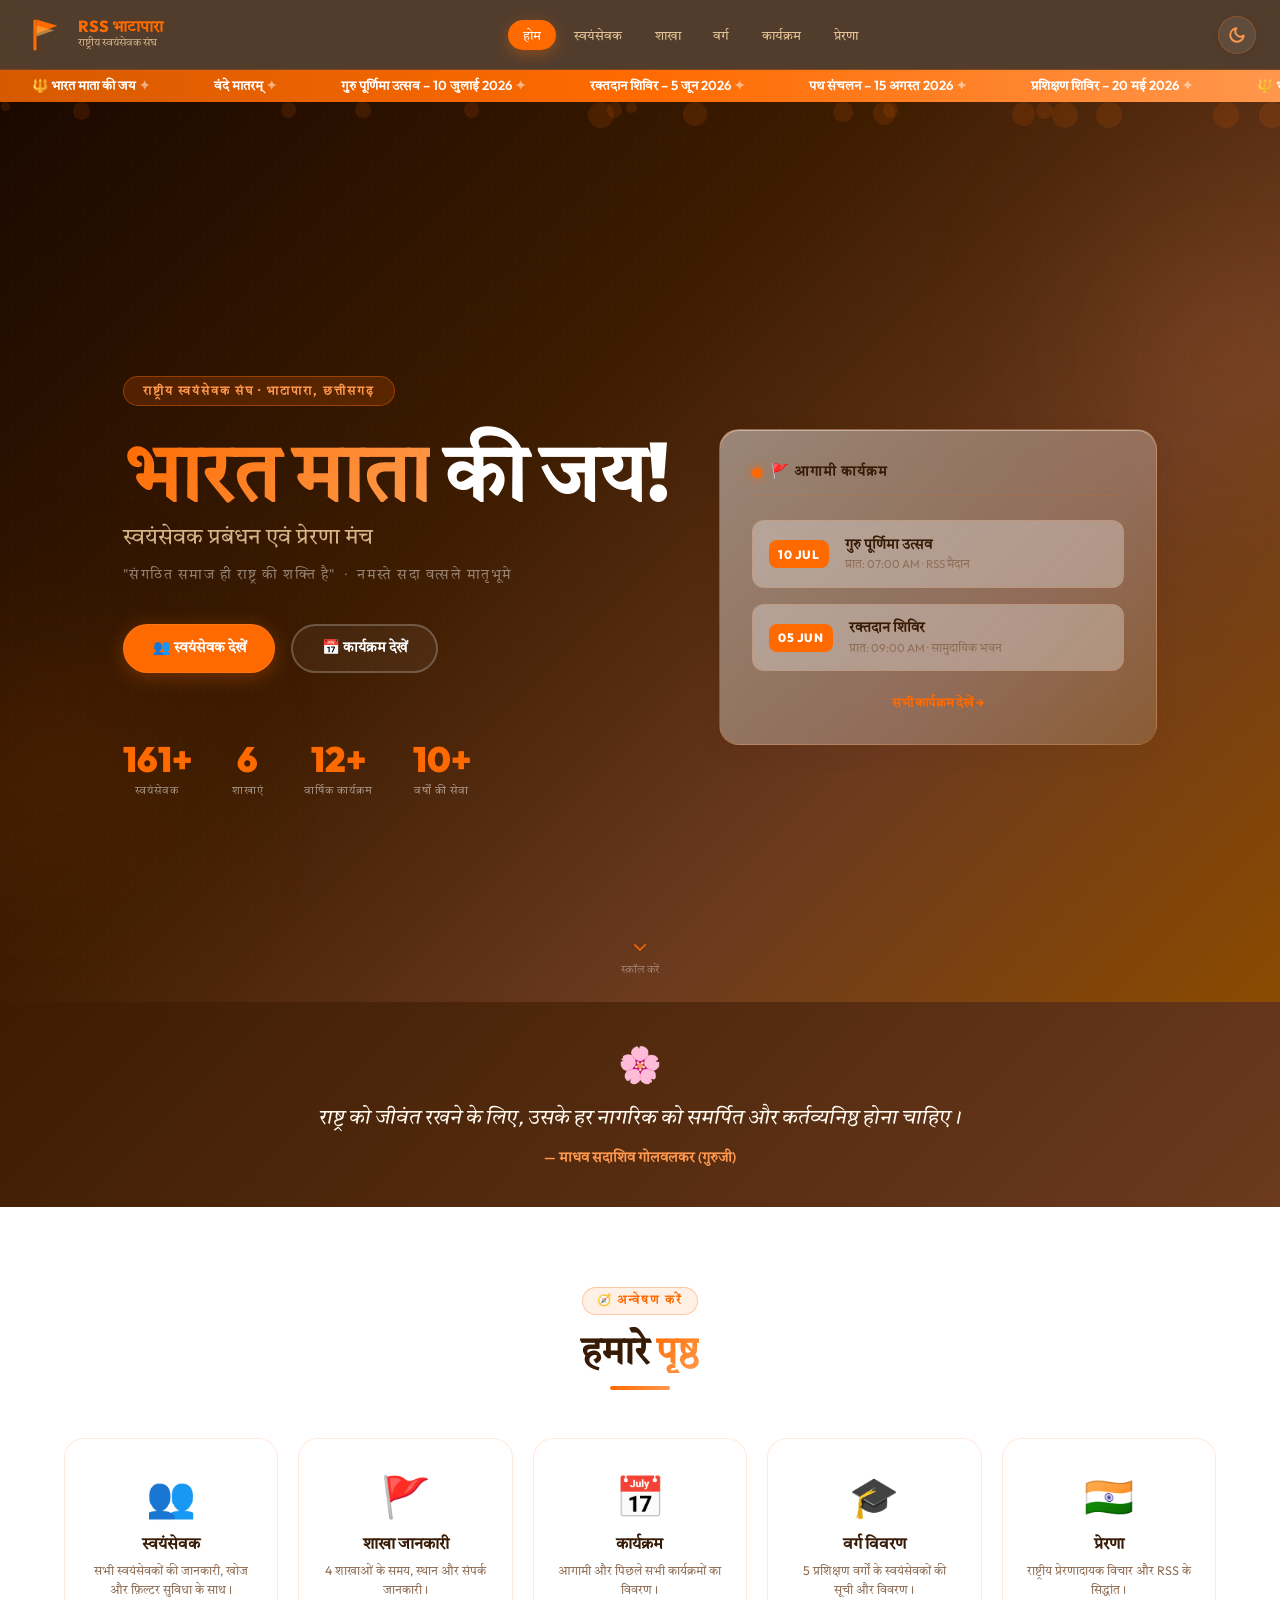
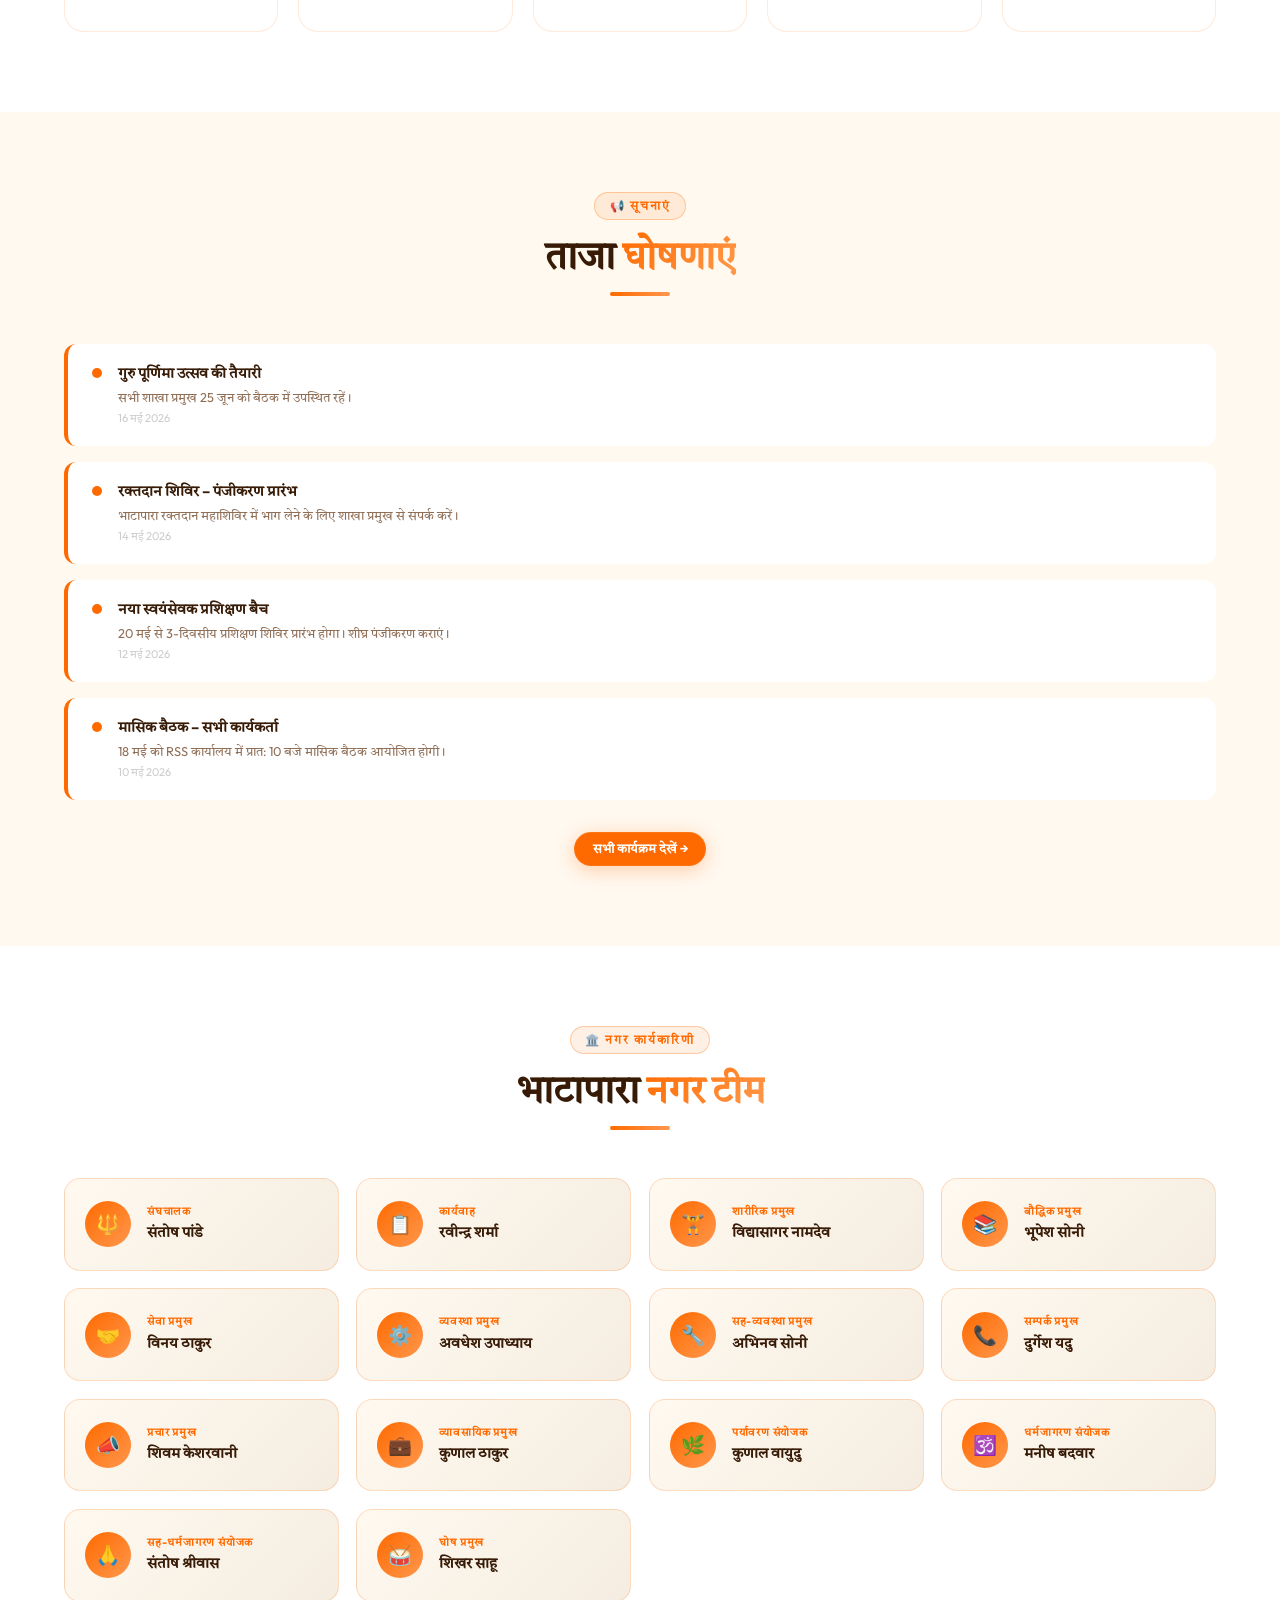
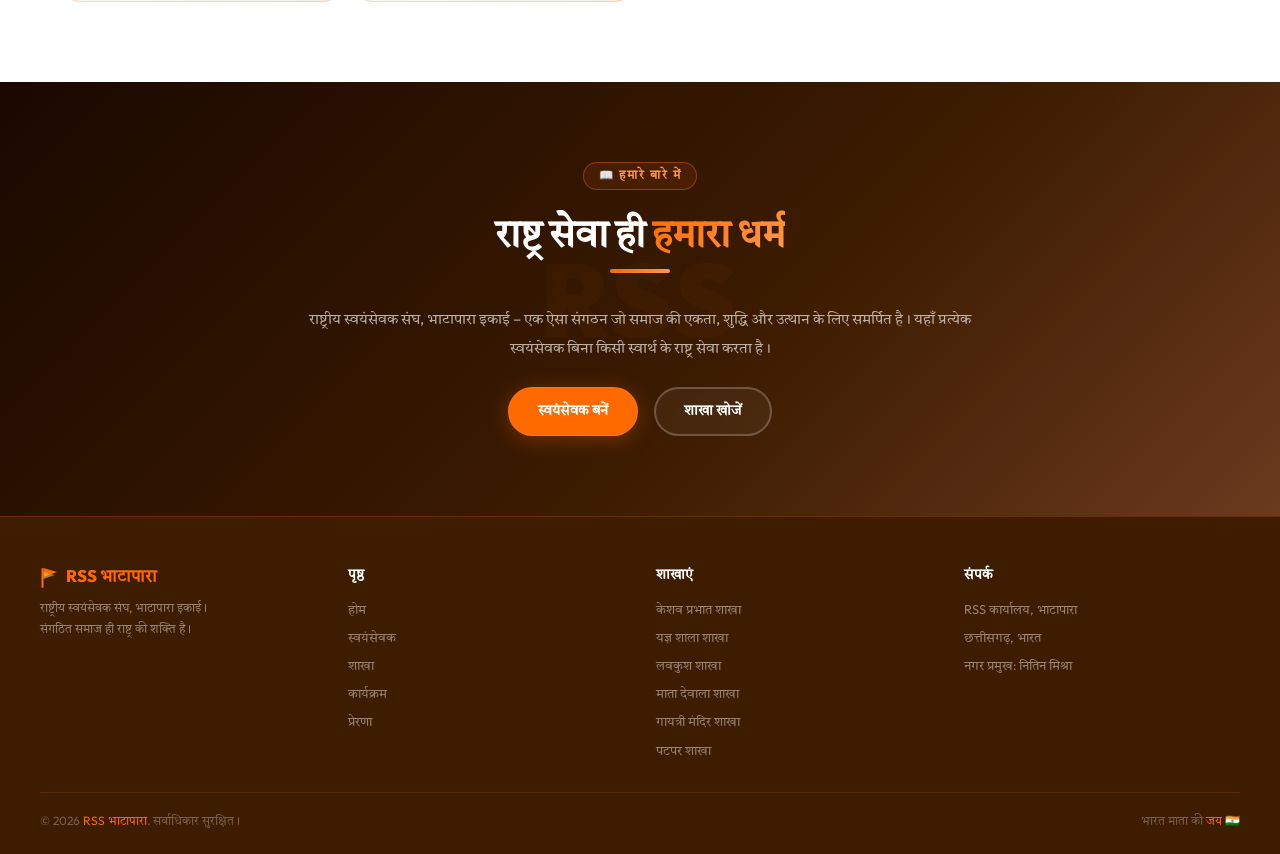
==== commit f5f76135: "Ultra-Premium Visual" ====
--- a/index.html
+++ b/index.html
@@ -49,20 +49,52 @@
 <!-- HERO -->
 <section id="main-hero">
   <div class="hero-particles" id="hero-particles"></div>
-  <div class="hero-content">
-    <div class="hero-badge">राष्ट्रीय स्वयंसेवक संघ · भाटापारा, छत्तीसगढ़</div>
-    <h2 class="hero-title"><span class="hl">भारत माता</span> की जय!</h2>
-    <p class="hero-sub">स्वयंसेवक प्रबंधन एवं प्रेरणा मंच</p>
-    <p class="hero-slogan">"संगठित समाज ही राष्ट्र की शक्ति है" &nbsp;·&nbsp; नमस्ते सदा वत्सले मातृभूमे</p>
-    <div class="hero-cta">
-      <a href="volunteers.html" class="btn btn-primary">👥 स्वयंसेवक देखें</a>
-      <a href="events.html"     class="btn btn-outline">📅 कार्यक्रम देखें</a>
-    </div>
-    <div class="hero-stats">
-      <div class="stat"><div class="stat-num" data-count="161" data-suffix="+">0+</div><div class="stat-label">स्वयंसेवक</div></div>
-      <div class="stat"><div class="stat-num" data-count="6">0</div><div class="stat-label">शाखाएं</div></div>
-      <div class="stat"><div class="stat-num" data-count="12" data-suffix="+">0+</div><div class="stat-label">वार्षिक कार्यक्रम</div></div>
-      <div class="stat"><div class="stat-num" data-count="10" data-suffix="+">0+</div><div class="stat-label">वर्षों की सेवा</div></div>
+  <div class="container">
+    <div class="hero-grid-split">
+      
+      <!-- Left Column: Content -->
+      <div class="hero-content">
+        <div class="hero-badge">राष्ट्रीय स्वयंसेवक संघ · भाटापारा, छत्तीसगढ़</div>
+        <h2 class="hero-title"><span class="hl">भारत माता</span> की जय!</h2>
+        <p class="hero-sub">स्वयंसेवक प्रबंधन एवं प्रेरणा मंच</p>
+        <p class="hero-slogan">"संगठित समाज ही राष्ट्र की शक्ति है" &nbsp;·&nbsp; नमस्ते सदा वत्सले मातृभूमे</p>
+        <div class="hero-cta">
+          <a href="volunteers.html" class="btn btn-primary">👥 स्वयंसेवक देखें</a>
+          <a href="events.html"     class="btn btn-outline">📅 कार्यक्रम देखें</a>
+        </div>
+        <div class="hero-stats">
+          <div class="stat"><div class="stat-num" data-count="161" data-suffix="+">0+</div><div class="stat-label">स्वयंसेवक</div></div>
+          <div class="stat"><div class="stat-num" data-count="6">0</div><div class="stat-label">शाखाएं</div></div>
+          <div class="stat"><div class="stat-num" data-count="12" data-suffix="+">0+</div><div class="stat-label">वार्षिक कार्यक्रम</div></div>
+          <div class="stat"><div class="stat-num" data-count="10" data-suffix="+">0+</div><div class="stat-label">वर्षों की सेवा</div></div>
+        </div>
+      </div>
+      
+      <!-- Right Column: Glass Preview Widget -->
+      <div class="hero-widget reveal">
+        <div class="widget-header">
+          <span class="widget-dot"></span>
+          <span class="widget-title">🚩 आगामी कार्यक्रम</span>
+        </div>
+        <div class="widget-event">
+          <div class="w-date">10 JUL</div>
+          <div class="w-info">
+            <h4>गुरु पूर्णिमा उत्सव</h4>
+            <p>प्रात: 07:00 AM · RSS मैदान</p>
+          </div>
+        </div>
+        <div class="widget-event">
+          <div class="w-date">05 JUN</div>
+          <div class="w-info">
+            <h4>रक्तदान शिविर</h4>
+            <p>प्रात: 09:00 AM · सामुदायिक भवन</p>
+          </div>
+        </div>
+        <div class="widget-footer">
+          <a href="events.html" class="widget-link">सभी कार्यक्रम देखें →</a>
+        </div>
+      </div>
+      
     </div>
   </div>
   <div class="scroll-ind">
@@ -79,7 +111,7 @@
 </div>
 
 <!-- QUICK NAV -->
-<section class="page-section" style="background:#fff;">
+<section class="page-section" style="background:var(--white);">
   <div class="container">
     <div class="section-header reveal">
       <div class="section-tag">🧭 अन्वेषण करें</div>
@@ -132,7 +164,7 @@
 </section>
 
 <!-- NAGAR KARYAKARINI -->
-<section class="page-section" style="background:#fff;">
+<section class="page-section" style="background:var(--white);">
   <div class="container">
     <div class="section-header reveal">
       <div class="section-tag">🏛️ नगर कार्यकारिणी</div>
@@ -141,74 +173,116 @@
     </div>
     <div style="display:grid;grid-template-columns:repeat(auto-fit,minmax(220px,1fr));gap:1.1rem;">
 
-      <div class="reveal" style="background:linear-gradient(135deg,#fff8f0,#fff3e8);border:1.5px solid rgba(255,107,0,0.2);border-radius:16px;padding:1.4rem 1.25rem;display:flex;align-items:center;gap:1rem;transition:all 0.3s;" onmouseover="this.style.transform='translateY(-4px)';this.style.boxShadow='0 12px 30px rgba(255,107,0,0.15)'" onmouseout="this.style.transform='';this.style.boxShadow=''">
-        <div style="width:46px;height:46px;border-radius:50%;background:linear-gradient(135deg,#FF6B00,#FF9A4D);display:flex;align-items:center;justify-content:center;font-size:1.2rem;flex-shrink:0;">🔱</div>
-        <div><div style="font-size:0.7rem;font-weight:700;color:#FF6B00;text-transform:uppercase;letter-spacing:0.8px;">संघचालक</div><div style="font-weight:800;color:#3D1C00;font-size:0.95rem;margin-top:0.15rem;">संतोष पांडे</div></div>
-      </div>
-
-      <div class="reveal" style="background:linear-gradient(135deg,#fff8f0,#fff3e8);border:1.5px solid rgba(255,107,0,0.2);border-radius:16px;padding:1.4rem 1.25rem;display:flex;align-items:center;gap:1rem;transition:all 0.3s;" onmouseover="this.style.transform='translateY(-4px)';this.style.boxShadow='0 12px 30px rgba(255,107,0,0.15)'" onmouseout="this.style.transform='';this.style.boxShadow=''">
-        <div style="width:46px;height:46px;border-radius:50%;background:linear-gradient(135deg,#FF6B00,#FF9A4D);display:flex;align-items:center;justify-content:center;font-size:1.2rem;flex-shrink:0;">📋</div>
-        <div><div style="font-size:0.7rem;font-weight:700;color:#FF6B00;text-transform:uppercase;letter-spacing:0.8px;">कार्यवाह</div><div style="font-weight:800;color:#3D1C00;font-size:0.95rem;margin-top:0.15rem;">रवीन्द्र शर्मा</div></div>
-      </div>
-
-      <div class="reveal" style="background:linear-gradient(135deg,#fff8f0,#fff3e8);border:1.5px solid rgba(255,107,0,0.2);border-radius:16px;padding:1.4rem 1.25rem;display:flex;align-items:center;gap:1rem;transition:all 0.3s;" onmouseover="this.style.transform='translateY(-4px)';this.style.boxShadow='0 12px 30px rgba(255,107,0,0.15)'" onmouseout="this.style.transform='';this.style.boxShadow=''">
-        <div style="width:46px;height:46px;border-radius:50%;background:linear-gradient(135deg,#FF6B00,#FF9A4D);display:flex;align-items:center;justify-content:center;font-size:1.2rem;flex-shrink:0;">🏋️</div>
-        <div><div style="font-size:0.7rem;font-weight:700;color:#FF6B00;text-transform:uppercase;letter-spacing:0.8px;">शारीरिक प्रमुख</div><div style="font-weight:800;color:#3D1C00;font-size:0.95rem;margin-top:0.15rem;">विद्यासागर नामदेव</div></div>
-      </div>
-
-      <div class="reveal" style="background:linear-gradient(135deg,#fff8f0,#fff3e8);border:1.5px solid rgba(255,107,0,0.2);border-radius:16px;padding:1.4rem 1.25rem;display:flex;align-items:center;gap:1rem;transition:all 0.3s;" onmouseover="this.style.transform='translateY(-4px)';this.style.boxShadow='0 12px 30px rgba(255,107,0,0.15)'" onmouseout="this.style.transform='';this.style.boxShadow=''">
-        <div style="width:46px;height:46px;border-radius:50%;background:linear-gradient(135deg,#FF6B00,#FF9A4D);display:flex;align-items:center;justify-content:center;font-size:1.2rem;flex-shrink:0;">📚</div>
-        <div><div style="font-size:0.7rem;font-weight:700;color:#FF6B00;text-transform:uppercase;letter-spacing:0.8px;">बौद्धिक प्रमुख</div><div style="font-weight:800;color:#3D1C00;font-size:0.95rem;margin-top:0.15rem;">भूपेश सोनी</div></div>
-      </div>
-
-      <div class="reveal" style="background:linear-gradient(135deg,#fff8f0,#fff3e8);border:1.5px solid rgba(255,107,0,0.2);border-radius:16px;padding:1.4rem 1.25rem;display:flex;align-items:center;gap:1rem;transition:all 0.3s;" onmouseover="this.style.transform='translateY(-4px)';this.style.boxShadow='0 12px 30px rgba(255,107,0,0.15)'" onmouseout="this.style.transform='';this.style.boxShadow=''">
-        <div style="width:46px;height:46px;border-radius:50%;background:linear-gradient(135deg,#FF6B00,#FF9A4D);display:flex;align-items:center;justify-content:center;font-size:1.2rem;flex-shrink:0;">🤝</div>
-        <div><div style="font-size:0.7rem;font-weight:700;color:#FF6B00;text-transform:uppercase;letter-spacing:0.8px;">सेवा प्रमुख</div><div style="font-weight:800;color:#3D1C00;font-size:0.95rem;margin-top:0.15rem;">विनय ठाकुर</div></div>
-      </div>
-
-      <div class="reveal" style="background:linear-gradient(135deg,#fff8f0,#fff3e8);border:1.5px solid rgba(255,107,0,0.2);border-radius:16px;padding:1.4rem 1.25rem;display:flex;align-items:center;gap:1rem;transition:all 0.3s;" onmouseover="this.style.transform='translateY(-4px)';this.style.boxShadow='0 12px 30px rgba(255,107,0,0.15)'" onmouseout="this.style.transform='';this.style.boxShadow=''">
-        <div style="width:46px;height:46px;border-radius:50%;background:linear-gradient(135deg,#FF6B00,#FF9A4D);display:flex;align-items:center;justify-content:center;font-size:1.2rem;flex-shrink:0;">⚙️</div>
-        <div><div style="font-size:0.7rem;font-weight:700;color:#FF6B00;text-transform:uppercase;letter-spacing:0.8px;">व्यवस्था प्रमुख</div><div style="font-weight:800;color:#3D1C00;font-size:0.95rem;margin-top:0.15rem;">अवधेश उपाध्याय</div></div>
-      </div>
-
-      <div class="reveal" style="background:linear-gradient(135deg,#fff8f0,#fff3e8);border:1.5px solid rgba(255,107,0,0.2);border-radius:16px;padding:1.4rem 1.25rem;display:flex;align-items:center;gap:1rem;transition:all 0.3s;" onmouseover="this.style.transform='translateY(-4px)';this.style.boxShadow='0 12px 30px rgba(255,107,0,0.15)'" onmouseout="this.style.transform='';this.style.boxShadow=''">
-        <div style="width:46px;height:46px;border-radius:50%;background:linear-gradient(135deg,#FF6B00,#FF9A4D);display:flex;align-items:center;justify-content:center;font-size:1.2rem;flex-shrink:0;">🔧</div>
-        <div><div style="font-size:0.7rem;font-weight:700;color:#FF6B00;text-transform:uppercase;letter-spacing:0.8px;">सह-व्यवस्था प्रमुख</div><div style="font-weight:800;color:#3D1C00;font-size:0.95rem;margin-top:0.15rem;">अभिनव सोनी</div></div>
-      </div>
-
-      <div class="reveal" style="background:linear-gradient(135deg,#fff8f0,#fff3e8);border:1.5px solid rgba(255,107,0,0.2);border-radius:16px;padding:1.4rem 1.25rem;display:flex;align-items:center;gap:1rem;transition:all 0.3s;" onmouseover="this.style.transform='translateY(-4px)';this.style.boxShadow='0 12px 30px rgba(255,107,0,0.15)'" onmouseout="this.style.transform='';this.style.boxShadow=''">
-        <div style="width:46px;height:46px;border-radius:50%;background:linear-gradient(135deg,#FF6B00,#FF9A4D);display:flex;align-items:center;justify-content:center;font-size:1.2rem;flex-shrink:0;">📞</div>
-        <div><div style="font-size:0.7rem;font-weight:700;color:#FF6B00;text-transform:uppercase;letter-spacing:0.8px;">सम्पर्क प्रमुख</div><div style="font-weight:800;color:#3D1C00;font-size:0.95rem;margin-top:0.15rem;">दुर्गेश यदु</div></div>
-      </div>
-
-      <div class="reveal" style="background:linear-gradient(135deg,#fff8f0,#fff3e8);border:1.5px solid rgba(255,107,0,0.2);border-radius:16px;padding:1.4rem 1.25rem;display:flex;align-items:center;gap:1rem;transition:all 0.3s;" onmouseover="this.style.transform='translateY(-4px)';this.style.boxShadow='0 12px 30px rgba(255,107,0,0.15)'" onmouseout="this.style.transform='';this.style.boxShadow=''">
-        <div style="width:46px;height:46px;border-radius:50%;background:linear-gradient(135deg,#FF6B00,#FF9A4D);display:flex;align-items:center;justify-content:center;font-size:1.2rem;flex-shrink:0;">📣</div>
-        <div><div style="font-size:0.7rem;font-weight:700;color:#FF6B00;text-transform:uppercase;letter-spacing:0.8px;">प्रचार प्रमुख</div><div style="font-weight:800;color:#3D1C00;font-size:0.95rem;margin-top:0.15rem;">शिवम केशरवानी</div></div>
-      </div>
-
-      <div class="reveal" style="background:linear-gradient(135deg,#fff8f0,#fff3e8);border:1.5px solid rgba(255,107,0,0.2);border-radius:16px;padding:1.4rem 1.25rem;display:flex;align-items:center;gap:1rem;transition:all 0.3s;" onmouseover="this.style.transform='translateY(-4px)';this.style.boxShadow='0 12px 30px rgba(255,107,0,0.15)'" onmouseout="this.style.transform='';this.style.boxShadow=''">
-        <div style="width:46px;height:46px;border-radius:50%;background:linear-gradient(135deg,#FF6B00,#FF9A4D);display:flex;align-items:center;justify-content:center;font-size:1.2rem;flex-shrink:0;">💼</div>
-        <div><div style="font-size:0.7rem;font-weight:700;color:#FF6B00;text-transform:uppercase;letter-spacing:0.8px;">व्यावसायिक प्रमुख</div><div style="font-weight:800;color:#3D1C00;font-size:0.95rem;margin-top:0.15rem;">कुणाल ठाकुर</div></div>
-      </div>
-
-      <div class="reveal" style="background:linear-gradient(135deg,#fff8f0,#fff3e8);border:1.5px solid rgba(255,107,0,0.2);border-radius:16px;padding:1.4rem 1.25rem;display:flex;align-items:center;gap:1rem;transition:all 0.3s;" onmouseover="this.style.transform='translateY(-4px)';this.style.boxShadow='0 12px 30px rgba(255,107,0,0.15)'" onmouseout="this.style.transform='';this.style.boxShadow=''">
-        <div style="width:46px;height:46px;border-radius:50%;background:linear-gradient(135deg,#FF6B00,#FF9A4D);display:flex;align-items:center;justify-content:center;font-size:1.2rem;flex-shrink:0;">🌿</div>
-        <div><div style="font-size:0.7rem;font-weight:700;color:#FF6B00;text-transform:uppercase;letter-spacing:0.8px;">पर्यावरण संयोजक</div><div style="font-weight:800;color:#3D1C00;font-size:0.95rem;margin-top:0.15rem;">कुणाल वायुदु</div></div>
-      </div>
-
-      <div class="reveal" style="background:linear-gradient(135deg,#fff8f0,#fff3e8);border:1.5px solid rgba(255,107,0,0.2);border-radius:16px;padding:1.4rem 1.25rem;display:flex;align-items:center;gap:1rem;transition:all 0.3s;" onmouseover="this.style.transform='translateY(-4px)';this.style.boxShadow='0 12px 30px rgba(255,107,0,0.15)'" onmouseout="this.style.transform='';this.style.boxShadow=''">
-        <div style="width:46px;height:46px;border-radius:50%;background:linear-gradient(135deg,#FF6B00,#FF9A4D);display:flex;align-items:center;justify-content:center;font-size:1.2rem;flex-shrink:0;">🕉️</div>
-        <div><div style="font-size:0.7rem;font-weight:700;color:#FF6B00;text-transform:uppercase;letter-spacing:0.8px;">धर्मजागरण संयोजक</div><div style="font-weight:800;color:#3D1C00;font-size:0.95rem;margin-top:0.15rem;">मनीष बदवार</div></div>
-      </div>
-
-      <div class="reveal" style="background:linear-gradient(135deg,#fff8f0,#fff3e8);border:1.5px solid rgba(255,107,0,0.2);border-radius:16px;padding:1.4rem 1.25rem;display:flex;align-items:center;gap:1rem;transition:all 0.3s;" onmouseover="this.style.transform='translateY(-4px)';this.style.boxShadow='0 12px 30px rgba(255,107,0,0.15)'" onmouseout="this.style.transform='';this.style.boxShadow=''">
-        <div style="width:46px;height:46px;border-radius:50%;background:linear-gradient(135deg,#FF6B00,#FF9A4D);display:flex;align-items:center;justify-content:center;font-size:1.2rem;flex-shrink:0;">🙏</div>
-        <div><div style="font-size:0.7rem;font-weight:700;color:#FF6B00;text-transform:uppercase;letter-spacing:0.8px;">सह-धर्मजागरण संयोजक</div><div style="font-weight:800;color:#3D1C00;font-size:0.95rem;margin-top:0.15rem;">संतोष श्रीवास</div></div>
-      </div>
-
-      <div class="reveal" style="background:linear-gradient(135deg,#fff8f0,#fff3e8);border:1.5px solid rgba(255,107,0,0.2);border-radius:16px;padding:1.4rem 1.25rem;display:flex;align-items:center;gap:1rem;transition:all 0.3s;" onmouseover="this.style.transform='translateY(-4px)';this.style.boxShadow='0 12px 30px rgba(255,107,0,0.15)'" onmouseout="this.style.transform='';this.style.boxShadow=''">
-        <div style="width:46px;height:46px;border-radius:50%;background:linear-gradient(135deg,#FF6B00,#FF9A4D);display:flex;align-items:center;justify-content:center;font-size:1.2rem;flex-shrink:0;">🥁</div>
-        <div><div style="font-size:0.7rem;font-weight:700;color:#FF6B00;text-transform:uppercase;letter-spacing:0.8px;">घोष प्रमुख</div><div style="font-weight:800;color:#3D1C00;font-size:0.95rem;margin-top:0.15rem;">शिखर साहू</div></div>
+      <div class="team-card reveal">
+        <div class="team-card-icon">🔱</div>
+        <div class="team-card-info">
+          <div class="team-card-role">संघचालक</div>
+          <div class="team-card-name">संतोष पांडे</div>
+        </div>
+      </div>
+
+      <div class="team-card reveal">
+        <div class="team-card-icon">📋</div>
+        <div class="team-card-info">
+          <div class="team-card-role">कार्यवाह</div>
+          <div class="team-card-name">रवीन्द्र शर्मा</div>
+        </div>
+      </div>
+
+      <div class="team-card reveal">
+        <div class="team-card-icon">🏋️</div>
+        <div class="team-card-info">
+          <div class="team-card-role">शारीरिक प्रमुख</div>
+          <div class="team-card-name">विद्यासागर नामदेव</div>
+        </div>
+      </div>
+
+      <div class="team-card reveal">
+        <div class="team-card-icon">📚</div>
+        <div class="team-card-info">
+          <div class="team-card-role">बौद्धिक प्रमुख</div>
+          <div class="team-card-name">भूपेश सोनी</div>
+        </div>
+      </div>
+
+      <div class="team-card reveal">
+        <div class="team-card-icon">🤝</div>
+        <div class="team-card-info">
+          <div class="team-card-role">सेवा प्रमुख</div>
+          <div class="team-card-name">विनय ठाकुर</div>
+        </div>
+      </div>
+
+      <div class="team-card reveal">
+        <div class="team-card-icon">⚙️</div>
+        <div class="team-card-info">
+          <div class="team-card-role">व्यवस्था प्रमुख</div>
+          <div class="team-card-name">अवधेश उपाध्याय</div>
+        </div>
+      </div>
+
+      <div class="team-card reveal">
+        <div class="team-card-icon">🔧</div>
+        <div class="team-card-info">
+          <div class="team-card-role">सह-व्यवस्था प्रमुख</div>
+          <div class="team-card-name">अभिनव सोनी</div>
+        </div>
+      </div>
+
+      <div class="team-card reveal">
+        <div class="team-card-icon">📞</div>
+        <div class="team-card-info">
+          <div class="team-card-role">सम्पर्क प्रमुख</div>
+          <div class="team-card-name">दुर्गेश यदु</div>
+        </div>
+      </div>
+
+      <div class="team-card reveal">
+        <div class="team-card-icon">📣</div>
+        <div class="team-card-info">
+          <div class="team-card-role">प्रचार प्रमुख</div>
+          <div class="team-card-name">शिवम केशरवानी</div>
+        </div>
+      </div>
+
+      <div class="team-card reveal">
+        <div class="team-card-icon">💼</div>
+        <div class="team-card-info">
+          <div class="team-card-role">व्यावसायिक प्रमुख</div>
+          <div class="team-card-name">कुणाल ठाकुर</div>
+        </div>
+      </div>
+
+      <div class="team-card reveal">
+        <div class="team-card-icon">🌿</div>
+        <div class="team-card-info">
+          <div class="team-card-role">पर्यावरण संयोजक</div>
+          <div class="team-card-name">कुणाल वायुदु</div>
+        </div>
+      </div>
+
+      <div class="team-card reveal">
+        <div class="team-card-icon">🕉️</div>
+        <div class="team-card-info">
+          <div class="team-card-role">धर्मजागरण संयोजक</div>
+          <div class="team-card-name">मनीष बदवार</div>
+        </div>
+      </div>
+
+      <div class="team-card reveal">
+        <div class="team-card-icon">🙏</div>
+        <div class="team-card-info">
+          <div class="team-card-role">सह-धर्मजागरण संयोजक</div>
+          <div class="team-card-name">संतोष श्रीवास</div>
+        </div>
+      </div>
+
+      <div class="team-card reveal">
+        <div class="team-card-icon">🥁</div>
+        <div class="team-card-info">
+          <div class="team-card-role">घोष प्रमुख</div>
+          <div class="team-card-name">शिखर साहू</div>
+        </div>
       </div>
 
     </div>
--- a/css/style.css
+++ b/css/style.css
@@ -1,27 +1,28 @@
-@import url('https://fonts.googleapis.com/css2?family=Tiro+Devanagari+Hindi&family=Poppins:wght@300;400;500;600;700;800;900&display=swap');
+@import url('https://fonts.googleapis.com/css2?family=Outfit:wght@300;400;500;600;700;800;900&family=Tiro+Devanagari+Hindi&display=swap');
 
 :root {
-  --bhagwa: #FF6B00;
-  --bhagwa-dark: #CC4E00;
-  --bhagwa-light: #FF9A4D;
-  --cream: #FFF8F0;
-  --cream-dark: #F5EBD8;
-  --brown: #3D1C00;
-  --brown-light: #6B3A1F;
-  --brown-muted: #9A6645;
-  --white: #FFFFFF;
-  --shadow-sm: 0 2px 12px rgba(255,107,0,0.10);
-  --shadow-md: 0 4px 24px rgba(61,28,0,0.12);
-  --shadow-lg: 0 8px 40px rgba(61,28,0,0.18);
-  --radius: 16px;
-  --radius-sm: 10px;
+  --bhagwa: hsl(25, 100%, 50%);         /* Vibrant Saffron */
+  --bhagwa-dark: hsl(25, 100%, 42%);    /* Deeper Saffron */
+  --bhagwa-light: hsl(25, 100%, 65%);   /* Soft bright saffron */
+  --cream: hsl(36, 100%, 97%);          /* Warm Sandalwood cream */
+  --cream-dark: hsl(36, 50%, 92%);      /* Accent warm cream */
+  --brown: hsl(25, 80%, 12%);           /* Deep rich brown (text) */
+  --brown-light: hsl(25, 45%, 28%);     /* Secondary text/borders */
+  --brown-muted: hsl(25, 25%, 45%);     /* Muted neutral text */
+  --white: hsl(0, 0%, 100%);            /* Glass backdrop base */
+  --shadow-sm: 0 4px 12px rgba(255, 107, 0, 0.05);
+  --shadow-md: 0 8px 24px rgba(61, 28, 0, 0.06);
+  --shadow-lg: 0 16px 48px rgba(61, 28, 0, 0.10);
+  --radius: 20px;                       /* Softer, more modern corners */
+  --radius-sm: 12px;
   --nav-h: 70px;
 }
 
 /* ── Reset ── */
 *, *::before, *::after { margin:0; padding:0; box-sizing:border-box; }
 html { scroll-behavior:smooth; font-size:16px; }
-body { font-family:'Poppins','Tiro Devanagari Hindi',sans-serif; background:var(--cream); color:var(--brown); overflow-x:hidden; }
+body { font-family:'Outfit','Tiro Devanagari Hindi',sans-serif; background:var(--cream); color:var(--brown); overflow-x:hidden; }
+::selection { background:var(--bhagwa); color:#fff; }
 img { display:block; max-width:100%; }
 a { text-decoration:none; }
 ::-webkit-scrollbar { width:6px; }
@@ -31,8 +32,8 @@
 /* ── NAVBAR ── */
 #navbar {
   position:fixed; top:0; left:0; right:0; z-index:1000; height:var(--nav-h);
-  background:rgba(61,28,0,0.97); backdrop-filter:blur(14px);
-  border-bottom:2px solid rgba(255,107,0,0.5);
+  background:rgba(45, 20, 0, 0.82); backdrop-filter:blur(24px);
+  border-bottom:1px solid rgba(255,107,0,0.22);
   display:flex; align-items:center;
 }
 .nav-inner { max-width:1280px; margin:0 auto; width:100%; padding:0 1.5rem; display:flex; align-items:center; justify-content:space-between; gap:1rem; }
@@ -41,13 +42,14 @@
 .nav-brand-text h1 { font-size:1rem; font-weight:800; color:var(--bhagwa); line-height:1.1; }
 .nav-brand-text p { font-size:0.68rem; color:rgba(255,220,170,0.7); }
 .nav-links { display:flex; gap:0.15rem; list-style:none; }
-.nav-link { color:rgba(255,220,170,0.8); padding:0.45rem 0.9rem; border-radius:20px; font-size:0.82rem; font-weight:500; transition:all 0.25s; }
-.nav-link:hover, .nav-link.active { background:var(--bhagwa); color:#fff; }
+.nav-link { color:rgba(255,220,170,0.85); padding:0.45rem 0.95rem; border-radius:20px; font-size:0.82rem; font-weight:500; transition:all 0.3s cubic-bezier(0.4, 0, 0.2, 1); position:relative; }
+.nav-link:hover { background:rgba(255,107,0,0.15); color:var(--bhagwa-light); }
+.nav-link.active { background:var(--bhagwa); color:#fff; box-shadow:0 4px 14px rgba(255,107,0,0.35); }
 .hamburger { display:none; flex-direction:column; gap:5px; cursor:pointer; background:none; border:none; padding:4px; }
 .hamburger span { display:block; width:24px; height:2px; background:var(--bhagwa); border-radius:2px; transition:0.3s; }
 
 /* ── TICKER ── */
-.ticker { background:var(--bhagwa); padding:0.45rem 0; overflow:hidden; }
+.ticker { background:linear-gradient(90deg, var(--bhagwa-dark) 0%, var(--bhagwa) 50%, var(--bhagwa-light) 100%); padding:0.45rem 0; overflow:hidden; }
 .ticker-track { display:flex; animation:ticker-scroll 35s linear infinite; white-space:nowrap; }
 .ticker-track span { color:#fff; font-size:0.82rem; font-weight:600; padding:0 2rem; }
 .ticker-track span::after { content:' ✦ '; opacity:0.5; }
@@ -63,6 +65,12 @@
 .page-hero::before {
   content:''; position:absolute; inset:0;
   background:radial-gradient(ellipse at center top, rgba(255,107,0,0.18) 0%, transparent 65%);
+}
+.page-hero::after, #main-hero::after {
+  content:''; position:absolute; inset:0;
+  background-image:radial-gradient(rgba(255, 107, 0, 0.15) 1.2px, transparent 1.2px);
+  background-size:24px 24px;
+  opacity:0.35; pointer-events:none; z-index:1;
 }
 .page-hero-content { position:relative; z-index:2; max-width:700px; }
 .page-tag { display:inline-block; background:rgba(255,107,0,0.2); border:1px solid rgba(255,107,0,0.4); color:var(--bhagwa-light); font-size:0.75rem; font-weight:700; letter-spacing:2px; padding:0.3rem 1rem; border-radius:20px; margin-bottom:1rem; text-transform:uppercase; }
@@ -95,11 +103,11 @@
 @keyframes bounce { 0%,100%{transform:translateX(-50%) translateY(0)} 50%{transform:translateX(-50%) translateY(-8px)} }
 
 /* ── BUTTONS ── */
-.btn { display:inline-flex; align-items:center; gap:0.5rem; padding:0.75rem 1.8rem; border-radius:30px; font-family:inherit; font-size:0.9rem; font-weight:600; cursor:pointer; transition:all 0.3s; border:none; }
-.btn-primary { background:var(--bhagwa); color:#fff; box-shadow:0 4px 20px rgba(255,107,0,0.35); }
-.btn-primary:hover { background:var(--bhagwa-dark); transform:translateY(-2px); box-shadow:0 8px 28px rgba(255,107,0,0.5); }
-.btn-outline { background:transparent; color:#fff; border:2px solid rgba(255,255,255,0.35); }
-.btn-outline:hover { border-color:var(--bhagwa); color:var(--bhagwa); transform:translateY(-2px); }
+.btn { display:inline-flex; align-items:center; gap:0.5rem; padding:0.75rem 1.8rem; border-radius:30px; font-family:inherit; font-size:0.9rem; font-weight:600; cursor:pointer; transition:all 0.3s cubic-bezier(0.4, 0, 0.2, 1); border:none; }
+.btn-primary { background:var(--bhagwa); color:#fff; border:1px solid rgba(255,255,255,0.08); box-shadow:0 4px 20px rgba(255,107,0,0.3); }
+.btn-primary:hover { background:var(--bhagwa-dark); transform:translateY(-3px) scale(1.02); box-shadow:0 8px 30px rgba(255,107,0,0.55); }
+.btn-outline { background:rgba(255,255,255,0.05); color:#fff; border:2px solid rgba(255,255,255,0.22); backdrop-filter:blur(8px); }
+.btn-outline:hover { border-color:var(--bhagwa); color:var(--bhagwa-light); background:rgba(255,107,0,0.1); transform:translateY(-3px) scale(1.02); box-shadow:0 8px 24px rgba(255,107,0,0.2); }
 .btn-sm { padding:0.45rem 1.1rem; font-size:0.8rem; border-radius:20px; }
 
 /* ── LAYOUT ── */
@@ -108,7 +116,12 @@
 .section-header { text-align:center; margin-bottom:3rem; }
 .section-tag { display:inline-block; background:rgba(255,107,0,0.1); border:1px solid rgba(255,107,0,0.3); color:var(--bhagwa); font-size:0.72rem; font-weight:700; letter-spacing:2px; padding:0.28rem 0.9rem; border-radius:20px; margin-bottom:0.75rem; text-transform:uppercase; }
 .section-title { font-size:clamp(1.6rem,3vw,2.5rem); font-weight:800; color:var(--brown); line-height:1.2; }
-.section-title span { color:var(--bhagwa); }
+.hl, .section-title span, .page-title span, .hero-title .hl {
+  background: linear-gradient(135deg, #FF6B00 0%, #FF9A4D 100%);
+  -webkit-background-clip: text;
+  -webkit-text-fill-color: transparent;
+  display: inline-block;
+}
 .section-div { width:60px; height:4px; background:linear-gradient(90deg,var(--bhagwa),var(--bhagwa-light)); border-radius:2px; margin:0.85rem auto 0; }
 
 /* ── CARDS GRID ── */
@@ -116,7 +129,7 @@
 .grid-4 { display:grid; grid-template-columns:repeat(auto-fill,minmax(260px,1fr)); gap:1.25rem; }
 
 /* ── VOLUNTEER CARD ── */
-.vol-card { background:#fff; border-radius:var(--radius); border:1px solid rgba(255,107,0,0.14); padding:1.5rem; transition:all 0.3s; position:relative; overflow:hidden; }
+.vol-card { background:linear-gradient(145deg, var(--white), var(--cream-dark)); border-radius:var(--radius); border:1px solid rgba(255,107,0,0.14); padding:1.5rem; transition:all 0.3s; position:relative; overflow:hidden; }
 .vol-card::before { content:''; position:absolute; top:0; left:0; width:4px; height:100%; background:linear-gradient(180deg,var(--bhagwa),var(--bhagwa-light)); }
 .vol-card:hover { transform:translateY(-5px); box-shadow:var(--shadow-lg); border-color:rgba(255,107,0,0.35); }
 .vol-avatar { width:52px; height:52px; border-radius:50%; background:linear-gradient(135deg,var(--bhagwa),var(--bhagwa-dark)); display:flex; align-items:center; justify-content:center; font-size:1.3rem; font-weight:800; color:#fff; margin-bottom:0.85rem; }
@@ -128,7 +141,7 @@
 .meta-row svg { width:13px; height:13px; stroke:var(--bhagwa); flex-shrink:0; }
 
 /* ── SEARCH BAR ── */
-.search-bar { display:flex; gap:1rem; flex-wrap:wrap; background:#fff; border:1px solid rgba(255,107,0,0.2); padding:1.2rem 1.5rem; border-radius:var(--radius); margin-bottom:2rem; align-items:center; box-shadow:var(--shadow-sm); }
+.search-bar { display:flex; gap:1rem; flex-wrap:wrap; background:linear-gradient(145deg, var(--white), var(--cream-dark)); border:1px solid rgba(255,107,0,0.2); padding:1.2rem 1.5rem; border-radius:var(--radius); margin-bottom:2rem; align-items:center; box-shadow:var(--shadow-sm); }
 .search-wrap { flex:1; min-width:200px; position:relative; }
 .search-wrap svg { position:absolute; left:12px; top:50%; transform:translateY(-50%); width:17px; height:17px; stroke:#aaa; }
 .search-wrap input { width:100%; padding:0.65rem 0.75rem 0.65rem 2.4rem; border:1.5px solid rgba(255,107,0,0.2); border-radius:var(--radius-sm); font-family:inherit; font-size:0.88rem; color:var(--brown); background:var(--cream); outline:none; transition:border 0.25s; }
@@ -137,7 +150,7 @@
 .filter-wrap select:focus { border-color:var(--bhagwa); }
 
 /* ── SHAKHA CARD ── */
-.shakha-card { background:#fff; border-radius:var(--radius); border:1px solid rgba(255,107,0,0.14); padding:1.75rem; transition:all 0.3s; position:relative; overflow:hidden; }
+.shakha-card { background:linear-gradient(145deg, var(--white), var(--cream-dark)); border-radius:var(--radius); border:1px solid rgba(255,107,0,0.14); padding:1.75rem; transition:all 0.3s; position:relative; overflow:hidden; }
 .shakha-card::after { content:''; position:absolute; top:-50px; right:-50px; width:130px; height:130px; border-radius:50%; background:rgba(255,107,0,0.05); }
 .shakha-card:hover { transform:translateY(-5px); box-shadow:var(--shadow-lg); }
 .shakha-icon { font-size:2.2rem; margin-bottom:0.75rem; }
@@ -155,7 +168,7 @@
 .act-pill { background:var(--cream); color:var(--brown-light); font-size:0.7rem; font-weight:600; padding:0.2rem 0.6rem; border-radius:10px; border:1px solid rgba(255,107,0,0.15); }
 
 /* ── EVENT CARD ── */
-.event-card { display:grid; grid-template-columns:auto 1fr auto; gap:1.5rem; align-items:start; background:#fff; border-radius:var(--radius); border:1px solid rgba(255,107,0,0.12); padding:1.5rem; transition:all 0.3s; }
+.event-card { display:grid; grid-template-columns:auto 1fr auto; gap:1.5rem; align-items:start; background:linear-gradient(145deg, var(--white), var(--cream-dark)); border-radius:var(--radius); border:1px solid rgba(255,107,0,0.12); padding:1.5rem; transition:all 0.3s; }
 .event-card:hover { box-shadow:var(--shadow-md); border-color:rgba(255,107,0,0.3); transform:translateX(5px); }
 .date-box { background:var(--bhagwa); color:#fff; border-radius:var(--radius-sm); padding:0.75rem 0.9rem; text-align:center; min-width:62px; flex-shrink:0; }
 .date-day { font-size:1.7rem; font-weight:900; line-height:1; }
@@ -191,7 +204,7 @@
 .ann-date { font-size:0.7rem; color:#ccc; margin-top:0.2rem; }
 
 /* ── SUVICHAR BAR ── */
-.suvichar-bar { background:linear-gradient(135deg,var(--brown) 0%,var(--brown-light) 100%); padding:2.5rem 1.5rem; text-align:center; }
+.suvichar-bar { background:linear-gradient(135deg,#3D1C00 0%,#6B3A1F 100%); padding:2.5rem 1.5rem; text-align:center; }
 .suvichar-icon { font-size:2.2rem; margin-bottom:0.75rem; }
 .suvichar-text { font-size:clamp(1rem,2vw,1.3rem); color:var(--cream); line-height:1.8; font-style:italic; max-width:720px; margin:0 auto 0.75rem; }
 .suvichar-author { color:var(--bhagwa-light); font-size:0.85rem; font-weight:600; }
@@ -211,7 +224,7 @@
 .dark-watermark { position:absolute; top:50%; left:50%; transform:translate(-50%,-50%); font-size:clamp(5vw,8vw,9vw); font-weight:900; color:rgba(255,107,0,0.04); white-space:nowrap; pointer-events:none; letter-spacing:4px; }
 
 /* ── FOOTER ── */
-footer { background:var(--brown); padding:3rem 1.5rem 1.5rem; }
+footer { background:#3D1C00; padding:3rem 1.5rem 1.5rem; border-top:1.5px solid rgba(255,107,0,0.22); }
 .footer-grid { max-width:1200px; margin:0 auto; display:grid; grid-template-columns:repeat(auto-fit,minmax(190px,1fr)); gap:2rem; padding-bottom:2rem; border-bottom:1px solid rgba(255,107,0,0.18); }
 .footer-brand h3 { color:var(--bhagwa); font-size:1.05rem; font-weight:800; margin-bottom:0.5rem; }
 .footer-brand p { color:rgba(255,255,255,0.45); font-size:0.78rem; line-height:1.7; }
@@ -230,7 +243,7 @@
 #btt svg { width:20px; height:20px; stroke:#fff; }
 
 /* ── REVEAL ANIMATION ── */
-.reveal { opacity:0; transform:translateY(28px); transition:opacity 0.6s ease, transform 0.6s ease; }
+.reveal { opacity:0; transform:translateY(32px); transition:opacity 0.8s cubic-bezier(0.16, 1, 0.3, 1), transform 0.8s cubic-bezier(0.16, 1, 0.3, 1); }
 .reveal.visible { opacity:1; transform:translateY(0); }
 
 /* ── ANIMATIONS ── */
@@ -248,3 +261,613 @@
   .hero-stats { gap:1.5rem; }
   section.page-section { padding:3.5rem 1.25rem; }
 }
+
+/* ── Theme Switch Button ── */
+.theme-toggle-btn {
+  background: rgba(255,255,255,0.08);
+  border: 1px solid rgba(255,107,0,0.3);
+  color: var(--bhagwa-light);
+  width: 38px;
+  height: 38px;
+  border-radius: 50%;
+  cursor: pointer;
+  display: flex;
+  align-items: center;
+  justify-content: center;
+  font-size: 1.1rem;
+  transition: all 0.3s cubic-bezier(0.4, 0, 0.2, 1);
+  box-shadow: 0 2px 10px rgba(0,0,0,0.1);
+  outline: none;
+}
+.theme-toggle-btn:hover {
+  background: var(--bhagwa);
+  color: #fff;
+  border-color: var(--bhagwa);
+  transform: rotate(15deg) scale(1.05);
+}
+
+/* Dark Mode Colors */
+body.dark-mode {
+  --cream: hsl(24, 30%, 6%);            /* Deep Sadhu charcoal */
+  --cream-dark: hsl(24, 25%, 11%);      /* Darker accent charcoal */
+  --white: hsl(24, 20%, 14%);           /* Dark card glass base */
+  --brown: hsl(36, 100%, 97%);          /* Warm Sandalwood cream text */
+  --brown-light: hsl(25, 100%, 80%);    /* Saffron cream accents */
+  --brown-muted: hsl(24, 15%, 65%);     /* Muted neutral text in dark */
+  --shadow-sm: 0 4px 16px rgba(0, 0, 0, 0.4);
+  --shadow-md: 0 8px 32px rgba(0, 0, 0, 0.5);
+  --shadow-lg: 0 16px 48px rgba(0, 0, 0, 0.7);
+}
+
+/* Specific elements adjustment in Dark Mode */
+body.dark-mode .vol-card,
+body.dark-mode .shakha-card,
+body.dark-mode .event-card,
+body.dark-mode .ann-item,
+body.dark-mode .qnav-card,
+body.dark-mode .search-bar {
+  background: linear-gradient(145deg, var(--white), var(--cream-dark));
+  border-color: rgba(255, 107, 0, 0.15);
+  box-shadow: var(--shadow-sm);
+}
+
+body.dark-mode .search-wrap input,
+body.dark-mode .filter-wrap select {
+  background: var(--cream-dark);
+  color: var(--brown);
+  border-color: rgba(255, 107, 0, 0.18);
+}
+
+body.dark-mode thead tr {
+  background: var(--cream-dark);
+}
+
+body.dark-mode table td {
+  border-bottom-color: rgba(255, 107, 0, 0.1);
+}
+
+body.dark-mode .nav-link {
+  color: rgba(255, 220, 170, 0.9);
+}
+
+body.dark-mode footer {
+  background: var(--white);
+}
+
+body.dark-mode select option,
+body.dark-mode select.form-control option {
+  background: var(--white);
+  color: var(--brown);
+}
+
+/* ── TEAM CARDS (Nagar Karyakarini) ── */
+.team-card {
+  background: linear-gradient(135deg, var(--cream), var(--cream-dark));
+  border: 1.5px solid rgba(255,107,0,0.2);
+  border-radius: 16px;
+  padding: 1.4rem 1.25rem;
+  display: flex;
+  align-items: center;
+  gap: 1rem;
+  transition: all 0.4s cubic-bezier(0.165, 0.84, 0.44, 1);
+}
+.team-card:hover {
+  transform: translateY(-4px);
+  box-shadow: 0 12px 30px rgba(255,107,0,0.15);
+}
+.team-card-icon {
+  width: 46px;
+  height: 46px;
+  border-radius: 50%;
+  background: linear-gradient(135deg, var(--bhagwa), var(--bhagwa-light));
+  display: flex;
+  align-items: center;
+  justify-content: center;
+  font-size: 1.2rem;
+  flex-shrink: 0;
+}
+.team-card-role {
+  font-size: 0.7rem;
+  font-weight: 700;
+  color: var(--bhagwa);
+  text-transform: uppercase;
+  letter-spacing: 0.8px;
+}
+.team-card-name {
+  font-weight: 800;
+  color: var(--brown);
+  font-size: 0.95rem;
+  margin-top: 0.15rem;
+}
+
+/* ── PREMIUM INPUT FOCUS GLOW ── */
+.search-wrap input, .filter-wrap select, .filter-row-2 select, .form-control, .login-input {
+  transition: border 0.3s ease, box-shadow 0.3s ease, background-color 0.3s ease;
+}
+.search-wrap input:focus, .filter-wrap select:focus, .filter-row-2 select:focus, .form-control:focus, .login-input:focus {
+  border-color: var(--bhagwa) !important;
+  box-shadow: 0 0 0 4px rgba(255, 107, 0, 0.18) !important;
+}
+
+/* ── SUN/MOON SVG ROTATOR ── */
+.theme-toggle-btn svg {
+  transition: transform 0.5s cubic-bezier(0.4, 0, 0.2, 1), opacity 0.5s ease;
+}
+body.dark-mode .theme-toggle-btn svg.sun-icon {
+  display: block;
+  transform: rotate(360deg);
+}
+body.dark-mode .theme-toggle-btn svg.moon-icon {
+  display: none;
+}
+body:not(.dark-mode) .theme-toggle-btn svg.sun-icon {
+  display: none;
+}
+body:not(.dark-mode) .theme-toggle-btn svg.moon-icon {
+  display: block;
+  transform: rotate(-360deg);
+}
+
+/* ── DYNAMIC BACKGROUND GLOW BLOBS ── */
+.bg-blob-container {
+  position: absolute;
+  inset: 0;
+  overflow: hidden;
+  pointer-events: none;
+  z-index: 0;
+}
+.bg-blob {
+  position: absolute;
+  border-radius: 50%;
+  filter: blur(80px);
+  opacity: 0.25;
+  pointer-events: none;
+  z-index: 0;
+}
+.blob-orange {
+  width: 320px;
+  height: 320px;
+  background: radial-gradient(circle, var(--bhagwa-light) 0%, transparent 70%);
+  animation: float-blob-1 12s ease-in-out infinite;
+}
+.blob-saffron {
+  width: 280px;
+  height: 280px;
+  background: radial-gradient(circle, var(--bhagwa) 0%, transparent 70%);
+  animation: float-blob-2 15s ease-in-out infinite;
+}
+@keyframes float-blob-1 {
+  0%, 100% { transform: translate(0, 0) scale(1); }
+  50% { transform: translate(60px, -45px) scale(1.15); }
+}
+@keyframes float-blob-2 {
+  0%, 100% { transform: translate(0, 0) scale(1); }
+  50% { transform: translate(-50px, 60px) scale(0.85); }
+}
+body.dark-mode .bg-blob {
+  opacity: 0.35;
+  mix-blend-mode: screen;
+}
+body:not(.dark-mode) .bg-blob {
+  opacity: 0.18;
+  mix-blend-mode: multiply;
+}
+
+/* ── SPLIT HERO LAYOUT ── */
+.hero-grid-split {
+  display: grid;
+  grid-template-columns: 1fr;
+  gap: 3rem;
+  align-items: center;
+  width: 100%;
+  position: relative;
+  z-index: 2;
+}
+@media (min-width: 992px) {
+  .hero-grid-split {
+    grid-template-columns: 1.25fr 1fr;
+    text-align: left;
+  }
+  #main-hero .hero-content {
+    text-align: left;
+    padding: 2rem 0;
+    max-width: 100%;
+  }
+  #main-hero .hero-cta {
+    justify-content: flex-start;
+  }
+  #main-hero .hero-stats {
+    justify-content: flex-start;
+  }
+}
+
+/* ── HERO GLASS WIDGET ── */
+.hero-widget {
+  background: linear-gradient(135deg, rgba(255, 255, 255, 0.45) 0%, rgba(255, 255, 255, 0.15) 100%);
+  backdrop-filter: blur(16px);
+  border: 1px solid rgba(255, 107, 0, 0.2);
+  border-radius: var(--radius);
+  padding: 2rem;
+  box-shadow: inset 0 1px 0 rgba(255,255,255,0.4), var(--shadow-md);
+  width: 100%;
+  max-width: 440px;
+  margin: 0 auto;
+  transition: transform 0.4s cubic-bezier(0.165, 0.84, 0.44, 1), box-shadow 0.4s ease;
+  text-align: left;
+}
+.hero-widget:hover {
+  transform: translateY(-8px) rotate(1deg);
+  box-shadow: 0 20px 40px rgba(255, 107, 0, 0.15);
+  border-color: rgba(255, 107, 0, 0.4);
+}
+body.dark-mode .hero-widget {
+  background: linear-gradient(135deg, rgba(28, 16, 7, 0.7) 0%, rgba(28, 16, 7, 0.3) 100%);
+  border: 1px solid rgba(255, 107, 0, 0.25);
+  box-shadow: inset 0 1px 0 rgba(255,255,255,0.05), var(--shadow-md);
+}
+.widget-header {
+  display: flex;
+  align-items: center;
+  gap: 0.6rem;
+  margin-bottom: 1.5rem;
+  border-bottom: 1px solid rgba(255, 107, 0, 0.15);
+  padding-bottom: 0.75rem;
+}
+.widget-dot {
+  width: 10px;
+  height: 10px;
+  background: var(--bhagwa);
+  border-radius: 50%;
+  box-shadow: 0 0 8px var(--bhagwa);
+  display: inline-block;
+}
+.widget-title {
+  font-size: 0.9rem;
+  font-weight: 700;
+  color: var(--brown);
+  text-transform: uppercase;
+  letter-spacing: 1px;
+}
+.widget-event {
+  display: flex;
+  gap: 1rem;
+  align-items: center;
+  background: rgba(255, 255, 255, 0.3);
+  border: 1px solid rgba(255, 107, 0, 0.1);
+  border-radius: var(--radius-sm);
+  padding: 0.85rem 1rem;
+  margin-bottom: 1rem;
+  transition: background 0.3s;
+}
+.widget-event:hover {
+  background: rgba(255, 107, 0, 0.08);
+}
+body.dark-mode .widget-event {
+  background: rgba(0, 0, 0, 0.2);
+  border-color: rgba(255, 107, 0, 0.12);
+}
+.widget-event .w-date {
+  background: var(--bhagwa);
+  color: #fff;
+  font-size: 0.75rem;
+  font-weight: 800;
+  padding: 0.4rem 0.6rem;
+  border-radius: 8px;
+  text-align: center;
+  min-width: 54px;
+  letter-spacing: 0.5px;
+}
+.widget-event .w-info h4 {
+  font-size: 0.85rem;
+  font-weight: 700;
+  color: var(--brown);
+  margin: 0;
+}
+.widget-event .w-info p {
+  font-size: 0.72rem;
+  color: var(--brown-muted);
+  margin: 0.15rem 0 0;
+}
+.widget-footer {
+  text-align: center;
+  margin-top: 1.25rem;
+}
+.widget-link {
+  font-size: 0.8rem;
+  font-weight: 700;
+  color: var(--bhagwa);
+  text-decoration: none;
+  transition: color 0.2s;
+}
+.widget-link:hover {
+  color: var(--bhagwa-light);
+}
+
+/* ── ADVANCED FILTERS DRAWER ── */
+.advanced-filters-drawer {
+  max-height: 0;
+  opacity: 0;
+  overflow: hidden;
+  transition: all 0.4s cubic-bezier(0.16, 1, 0.3, 1);
+  margin-bottom: 0;
+}
+.advanced-filters-drawer.open {
+  max-height: 500px;
+  opacity: 1;
+  margin-bottom: 2rem;
+}
+.drawer-grid {
+  display: grid;
+  grid-template-columns: repeat(auto-fill, minmax(180px, 1fr));
+  gap: 1.25rem;
+  background: linear-gradient(135deg, rgba(255, 255, 255, 0.45) 0%, rgba(255, 255, 255, 0.15) 100%);
+  backdrop-filter: blur(16px);
+  border: 1px solid rgba(255, 107, 0, 0.2);
+  border-radius: var(--radius);
+  padding: 1.5rem;
+  box-shadow: inset 0 1px 0 rgba(255,255,255,0.4), var(--shadow-md);
+}
+body.dark-mode .drawer-grid {
+  background: linear-gradient(135deg, rgba(28, 16, 7, 0.7) 0%, rgba(28, 16, 7, 0.3) 100%);
+  border: 1px solid rgba(255, 107, 0, 0.25);
+  box-shadow: inset 0 1px 0 rgba(255,255,255,0.05), var(--shadow-md);
+}
+.drawer-filter-wrap {
+  display: flex;
+  flex-direction: column;
+  gap: 0.4rem;
+}
+.drawer-filter-wrap label {
+  font-size: 0.72rem;
+  font-weight: 700;
+  text-transform: uppercase;
+  letter-spacing: 0.8px;
+  color: var(--bhagwa);
+  margin-left: 4px;
+}
+.drawer-filter-wrap select {
+  width: 100%;
+  padding: 0.65rem 0.85rem;
+  border: 1.5px solid rgba(255, 107, 0, 0.2);
+  border-radius: var(--radius-sm);
+  font-family: inherit;
+  font-size: 0.85rem;
+  color: var(--brown);
+  background: var(--cream);
+  outline: none;
+  cursor: pointer;
+  transition: all 0.3s ease;
+}
+.drawer-filter-wrap select:focus {
+  border-color: var(--bhagwa);
+  box-shadow: 0 0 0 4px rgba(255, 107, 0, 0.18);
+}
+body.dark-mode .drawer-filter-wrap select {
+  background: var(--cream-dark);
+  color: var(--brown);
+  border-color: rgba(255, 107, 0, 0.18);
+}
+.filter-toggle-btn {
+  display: inline-flex;
+  align-items: center;
+  justify-content: center;
+  gap: 0.5rem;
+  padding: 0.65rem 1.25rem;
+  border-radius: var(--radius-sm);
+  border: 1.5px solid rgba(255, 107, 0, 0.2);
+  background: transparent;
+  color: var(--brown-muted);
+  font-family: inherit;
+  font-size: 0.88rem;
+  font-weight: 700;
+  cursor: pointer;
+  transition: all 0.3s cubic-bezier(0.4, 0, 0.2, 1);
+  box-shadow: 0 4px 12px rgba(255, 107, 0, 0.05);
+}
+.filter-toggle-btn:hover {
+  background: rgba(255, 107, 0, 0.08);
+  color: var(--bhagwa);
+  border-color: var(--bhagwa);
+  transform: translateY(-2px);
+  box-shadow: 0 6px 16px rgba(255, 107, 0, 0.12);
+}
+.filter-toggle-btn.active {
+  background: var(--bhagwa) !important;
+  color: #fff !important;
+  border-color: var(--bhagwa) !important;
+  box-shadow: 0 4px 14px rgba(255,107,0,0.35);
+}
+.filter-reset-btn {
+  display: inline-flex;
+  align-items: center;
+  justify-content: center;
+  gap: 0.4rem;
+  padding: 0.65rem 1.25rem;
+  border-radius: var(--radius-sm);
+  border: 1.5px solid rgba(255, 107, 0, 0.2);
+  background: transparent;
+  color: var(--brown-muted);
+  font-family: inherit;
+  font-size: 0.85rem;
+  font-weight: 700;
+  cursor: pointer;
+  transition: all 0.3s;
+}
+.filter-reset-btn:hover {
+  background: rgba(255, 107, 0, 0.08);
+  color: var(--bhagwa);
+  border-color: var(--bhagwa);
+  transform: translateY(-2px);
+}
+
+/* ── MULTI-STEP REGISTRATION WIZARD ── */
+.progress-bar-container {
+  display: flex;
+  justify-content: space-between;
+  align-items: center;
+  position: relative;
+  margin-bottom: 3.5rem;
+  padding: 0 1rem;
+}
+.progress-line-bg {
+  position: absolute;
+  top: 50%;
+  left: 0;
+  right: 0;
+  height: 4px;
+  background: var(--cream-dark);
+  z-index: 1;
+  transform: translateY(-50%);
+  border-radius: 2px;
+}
+.progress-line-fill {
+  position: absolute;
+  top: 50%;
+  left: 0;
+  height: 4px;
+  background: var(--bhagwa);
+  z-index: 1;
+  transform: translateY(-50%);
+  transition: width 0.4s ease;
+  width: 0%;
+  border-radius: 2px;
+}
+.step-node {
+  position: relative;
+  z-index: 2;
+  width: 38px;
+  height: 38px;
+  border-radius: 50%;
+  background: var(--cream);
+  border: 2px solid var(--cream-dark);
+  display: flex;
+  align-items: center;
+  justify-content: center;
+  font-size: 0.9rem;
+  font-weight: 800;
+  color: var(--brown-muted);
+  transition: all 0.3s cubic-bezier(0.4, 0, 0.2, 1);
+}
+.step-node.active {
+  border-color: var(--bhagwa);
+  background: var(--white);
+  color: var(--bhagwa);
+  box-shadow: 0 0 0 4px rgba(255, 107, 0, 0.18);
+  transform: scale(1.1);
+}
+.step-node.completed {
+  border-color: var(--bhagwa);
+  background: var(--bhagwa);
+  color: #fff;
+}
+.step-label {
+  position: absolute;
+  top: 44px;
+  left: 50%;
+  transform: translateX(-50%);
+  white-space: nowrap;
+  font-size: 0.72rem;
+  font-weight: 700;
+  color: var(--brown-muted);
+  transition: color 0.3s;
+}
+.step-node.active .step-label {
+  color: var(--bhagwa);
+}
+.step-node.completed .step-label {
+  color: var(--brown);
+}
+.form-step {
+  display: none;
+  animation: step-fade 0.4s ease both;
+}
+.form-step.active {
+  display: block;
+}
+@keyframes step-fade {
+  from { opacity: 0; transform: translateY(12px); }
+  to { opacity: 1; transform: translateY(0); }
+}
+
+/* Wizard Navigation Buttons */
+.wizard-actions {
+  display: flex;
+  justify-content: space-between;
+  margin-top: 2rem;
+  gap: 1rem;
+}
+.wizard-btn-prev {
+  background: transparent;
+  color: var(--brown-muted);
+  border: 1.5px solid rgba(255, 107, 0, 0.2);
+  padding: 0.75rem 1.8rem;
+  border-radius: 30px;
+  font-family: inherit;
+  font-size: 0.9rem;
+  font-weight: 700;
+  cursor: pointer;
+  transition: all 0.3s;
+}
+.wizard-btn-prev:hover {
+  background: rgba(255, 107, 0, 0.05);
+  color: var(--bhagwa);
+  border-color: var(--bhagwa);
+}
+.wizard-btn-next {
+  background: var(--bhagwa);
+  color: #fff;
+  border: none;
+  padding: 0.75rem 1.8rem;
+  border-radius: 30px;
+  font-family: inherit;
+  font-size: 0.9rem;
+  font-weight: 700;
+  cursor: pointer;
+  transition: all 0.3s;
+  box-shadow: 0 4px 14px rgba(255, 107, 0, 0.25);
+  display: inline-flex;
+  align-items: center;
+  gap: 0.5rem;
+}
+.wizard-btn-next:hover {
+  background: var(--bhagwa-dark);
+  transform: translateY(-2px);
+  box-shadow: 0 6px 20px rgba(255, 107, 0, 0.4);
+}
+
+/* Grid layout for Event Cards */
+.events-grid-container {
+  display: grid;
+  grid-template-columns: repeat(auto-fill, minmax(320px, 1fr));
+  gap: 1.5rem;
+}
+.events-grid-container .event-card {
+  display: flex;
+  flex-direction: column;
+  height: 100%;
+  gap: 1.25rem;
+  justify-content: space-between;
+}
+.events-grid-container .event-card:hover {
+  transform: translateY(-5px);
+  box-shadow: var(--shadow-lg);
+}
+.events-grid-container .date-box {
+  align-self: flex-start;
+}
+.events-grid-container .event-meta {
+  flex-direction: row;
+  align-items: center;
+  justify-content: space-between;
+  width: 100%;
+  border-top: 1px solid rgba(255, 107, 0, 0.1);
+  padding-top: 0.85rem;
+  margin-top: auto;
+}
+
+
+
+
+
+
+
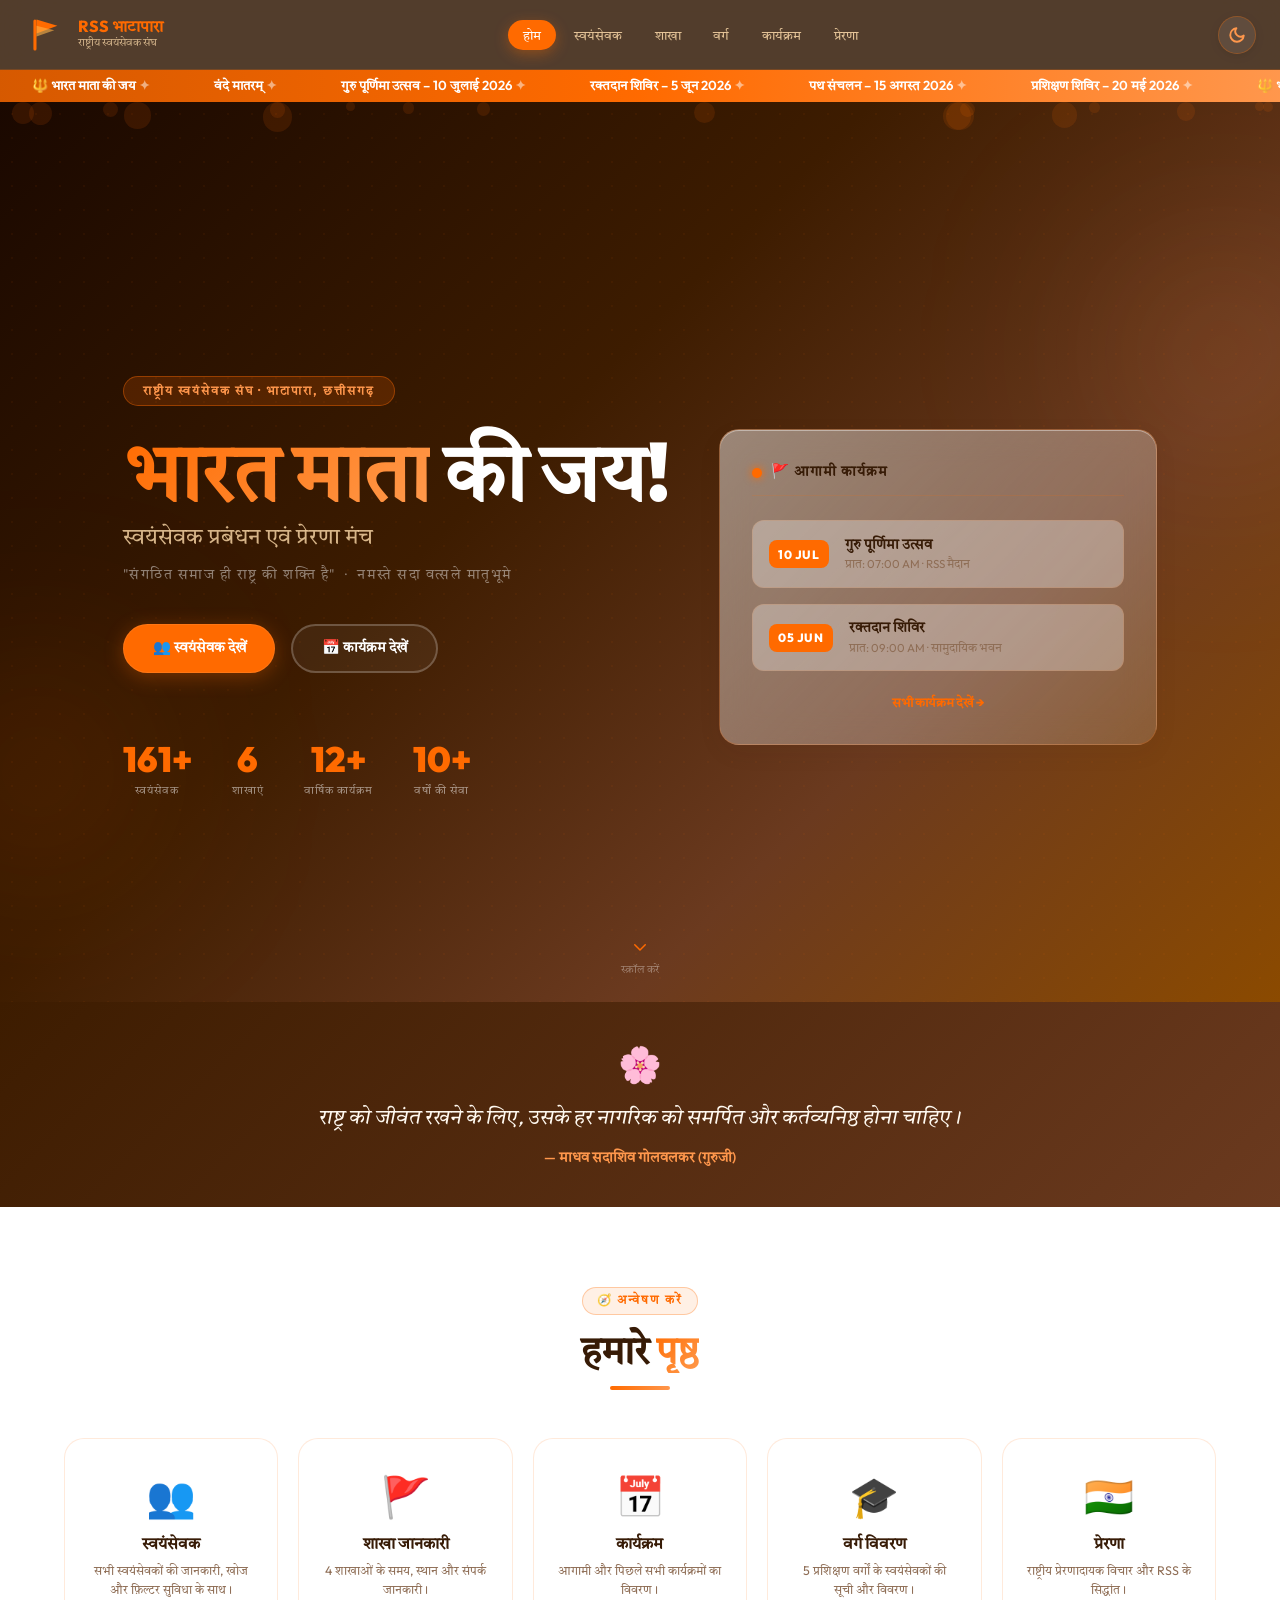
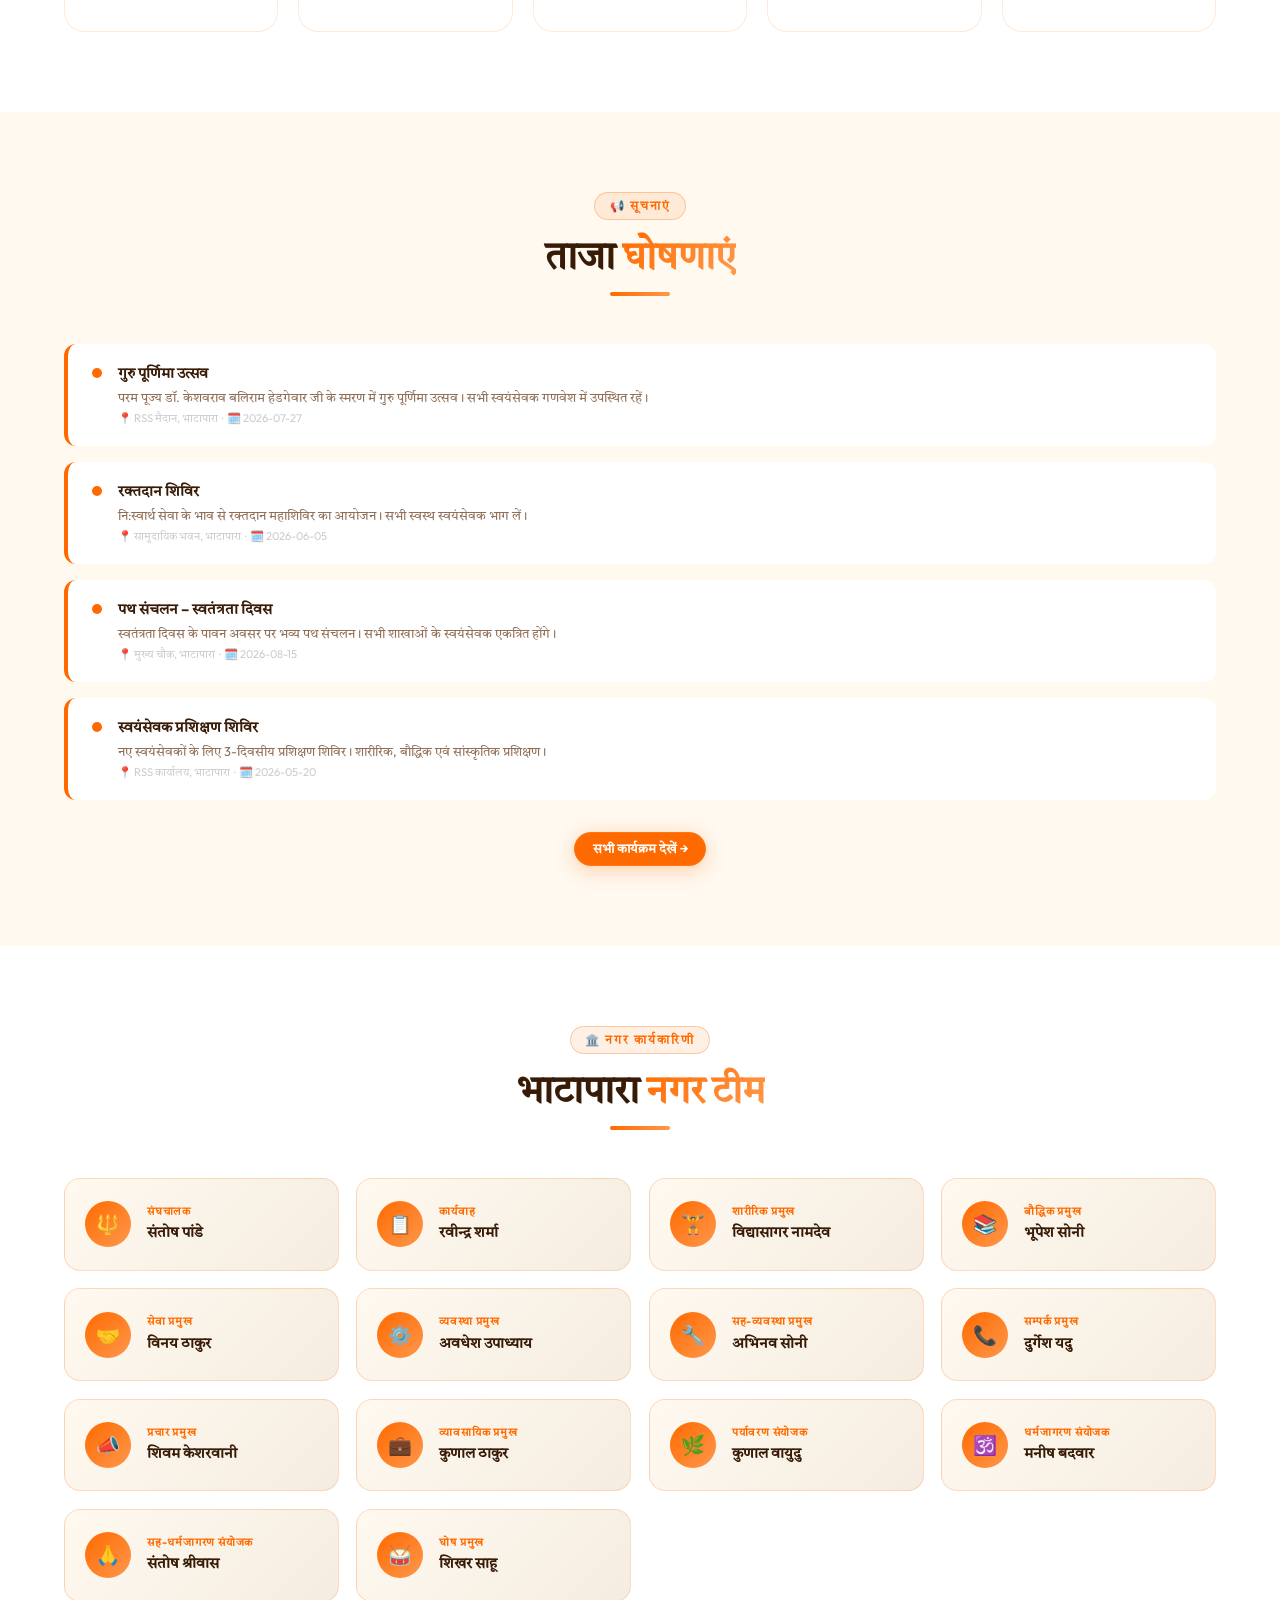
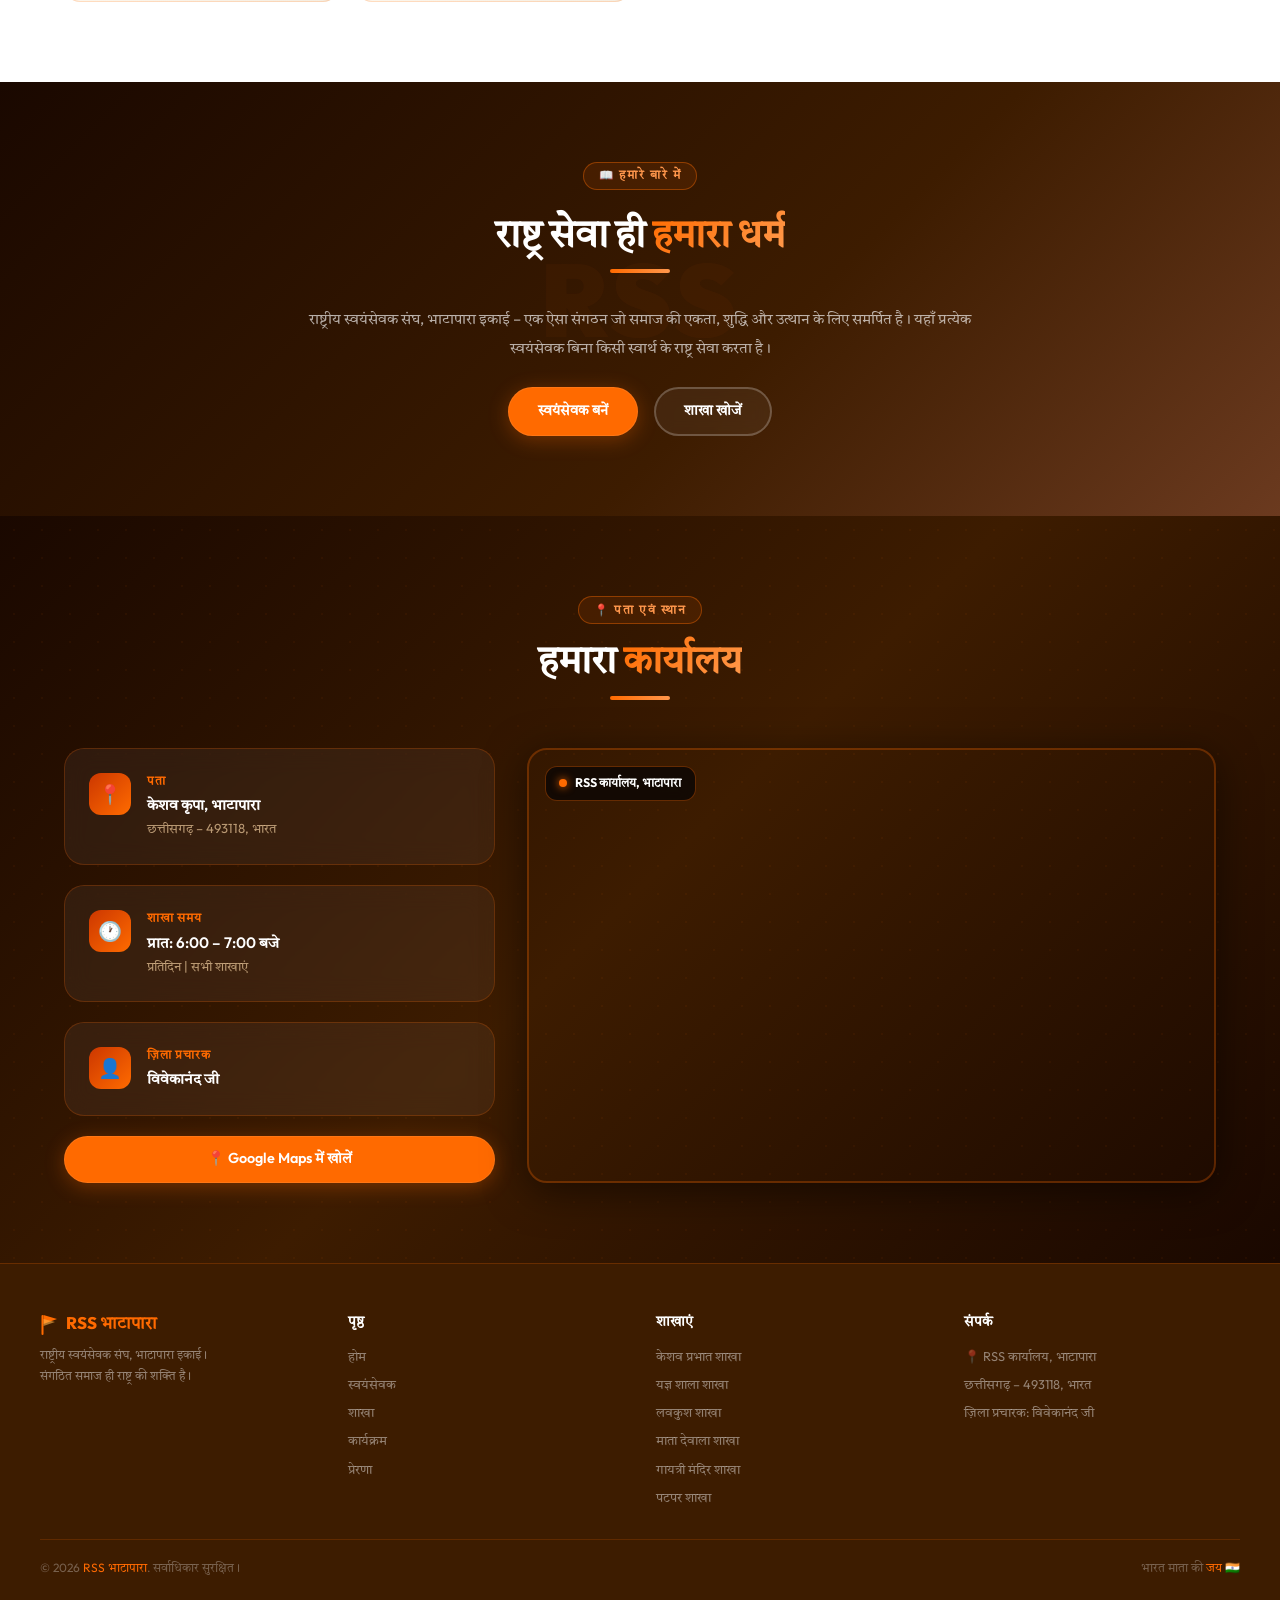
==== commit ab5f0527: "PWA Mainfest" ====
--- a/index.html
+++ b/index.html
@@ -5,6 +5,12 @@
   <meta name="viewport" content="width=device-width,initial-scale=1.0"/>
   <title>RSS भाटापारा – होम | राष्ट्रीय स्वयंसेवक संघ</title>
   <meta name="description" content="राष्ट्रीय स्वयंसेवक संघ भाटापारा का आधिकारिक पोर्टल। स्वयंसेवक प्रबंधन, शाखा विवरण, कार्यक्रम और प्रेरणा।"/>
+  <link rel="manifest" href="manifest.json"/>
+  <meta name="apple-mobile-web-app-capable" content="yes"/>
+  <meta name="apple-mobile-web-app-status-bar-style" content="default"/>
+  <meta name="apple-mobile-web-app-title" content="RSS भाटापारा"/>
+  <link rel="apple-touch-icon" href="images/icon-192.png"/>
+  <meta name="theme-color" content="#FF6B00"/>
   <link rel="stylesheet" href="css/style.css"/>
 </head>
 <body>
@@ -307,6 +313,70 @@
   </div>
 </section>
 
+<!-- LOCATION SECTION -->
+<section class="page-section" style="background:linear-gradient(135deg,#1a0800 0%,#3D1C00 50%,#1a0800 100%); position:relative; overflow:hidden; padding:5rem 1.5rem;">
+  <!-- decorative dot grid -->
+  <div style="position:absolute;inset:0;background-image:radial-gradient(rgba(255,107,0,0.12) 1px,transparent 1px);background-size:28px 28px;opacity:0.4;pointer-events:none;"></div>
+  <div class="container" style="position:relative;z-index:2;">
+    <div class="section-header reveal">
+      <span class="section-tag" style="border-color:rgba(255,107,0,0.4);color:var(--bhagwa-light);">📍 पता एवं स्थान</span>
+      <h2 class="section-title" style="color:#fff;">हमारा <span>कार्यालय</span></h2>
+      <div class="section-div"></div>
+    </div>
+    <div style="display:grid; grid-template-columns:1fr 1.6fr; gap:2rem; align-items:stretch;" class="loc-grid">
+
+      <!-- Info Cards -->
+      <div style="display:flex; flex-direction:column; gap:1.25rem;">
+        <div class="reveal" style="background:rgba(255,255,255,0.05); backdrop-filter:blur(12px); border:1px solid rgba(255,107,0,0.22); border-radius:20px; padding:1.5rem; display:flex; gap:1rem; align-items:flex-start;">
+          <div style="width:42px;height:42px;border-radius:12px;background:linear-gradient(135deg,#cc3700,#FF6B00);display:flex;align-items:center;justify-content:center;font-size:1.2rem;flex-shrink:0;">📍</div>
+          <div>
+            <div style="font-size:0.72rem;font-weight:700;text-transform:uppercase;letter-spacing:1px;color:var(--bhagwa);margin-bottom:0.3rem;">पता</div>
+            <div style="font-size:0.95rem;font-weight:600;color:#fff;line-height:1.5;">केशव कृपा, भाटापारा<br/><span style="color:rgba(255,220,170,0.65);font-size:0.82rem;font-weight:400;">छत्तीसगढ़ – 493118, भारत</span></div>
+          </div>
+        </div>
+        <div class="reveal" style="background:rgba(255,255,255,0.05); backdrop-filter:blur(12px); border:1px solid rgba(255,107,0,0.22); border-radius:20px; padding:1.5rem; display:flex; gap:1rem; align-items:flex-start;">
+          <div style="width:42px;height:42px;border-radius:12px;background:linear-gradient(135deg,#cc3700,#FF6B00);display:flex;align-items:center;justify-content:center;font-size:1.2rem;flex-shrink:0;">🕐</div>
+          <div>
+            <div style="font-size:0.72rem;font-weight:700;text-transform:uppercase;letter-spacing:1px;color:var(--bhagwa);margin-bottom:0.3rem;">शाखा समय</div>
+            <div style="font-size:0.95rem;font-weight:600;color:#fff;line-height:1.5;">प्रात: 6:00 – 7:00 बजे<br/><span style="color:rgba(255,220,170,0.65);font-size:0.82rem;font-weight:400;">प्रतिदिन | सभी शाखाएं</span></div>
+          </div>
+        </div>
+        <div class="reveal" style="background:rgba(255,255,255,0.05); backdrop-filter:blur(12px); border:1px solid rgba(255,107,0,0.22); border-radius:20px; padding:1.5rem; display:flex; gap:1rem; align-items:flex-start;">
+          <div style="width:42px;height:42px;border-radius:12px;background:linear-gradient(135deg,#cc3700,#FF6B00);display:flex;align-items:center;justify-content:center;font-size:1.2rem;flex-shrink:0;">👤</div>
+          <div>
+            <div style="font-size:0.72rem;font-weight:700;text-transform:uppercase;letter-spacing:1px;color:var(--bhagwa);margin-bottom:0.3rem;">ज़िला प्रचारक</div>
+            <div style="font-size:0.95rem;font-weight:600;color:#fff;">विवेकानंद जी</div>
+          </div>
+        </div>
+        <a href="https://www.google.com/maps/place/%E0%A4%95%E0%A5%87%E0%A4%B6%E0%A4%B5+%E0%A4%95%E0%A5%83%E0%A4%AA%E0%A4%BE+%E0%A4%AD%E0%A4%BE%E0%A4%9F%E0%A4%BE%E0%A4%AA%E0%A4%BE%E0%A4%B0%E0%A4%BE/@21.735163,81.9359074,17.75z/data=!4m6!3m5!1s0x3a28610000624321:0xa7c2bec131903da0!8m2!3d21.7349005!4d81.9364187!16s%2Fg%2F11mcstygxx" target="_blank" rel="noopener" class="btn btn-primary reveal" style="text-align:center;justify-content:center;">📍 Google Maps में खोलें</a>
+      </div>
+
+      <!-- Map Embed -->
+      <div class="reveal" style="border-radius:20px;overflow:hidden;border:2px solid rgba(255,107,0,0.28);box-shadow:0 8px 40px rgba(0,0,0,0.5);min-height:360px;position:relative;">
+        <iframe
+          src="https://www.google.com/maps/embed?pb=!1m18!1m12!1m3!1d1850.8428037673567!2d81.9359074!3d21.735163!2m3!1f0!2f0!3f0!3m2!1i1024!2i768!4f13.1!3m3!1m2!1s0x3a28610000624321%3A0xa7c2bec131903da0!2z4KSV4KWH4KS24KS-4KSV4KS-!5e0!3m2!1shi!2sin!4v1717222222222"
+          width="100%" height="100%"
+          style="border:0; display:block; min-height:360px; filter:saturate(0.7) contrast(1.1);"
+          allowfullscreen="" loading="lazy"
+          referrerpolicy="no-referrer-when-downgrade"
+          title="RSS कार्यालय भाटापारा स्थान">
+        </iframe>
+        <!-- Orange overlay badge -->
+        <div style="position:absolute;top:1rem;left:1rem;background:rgba(13,8,4,0.85);backdrop-filter:blur(8px);border:1px solid rgba(255,107,0,0.35);border-radius:12px;padding:0.5rem 0.85rem;display:flex;align-items:center;gap:0.5rem;">
+          <span style="width:8px;height:8px;border-radius:50%;background:var(--bhagwa);box-shadow:0 0 8px var(--bhagwa);display:inline-block;"></span>
+          <span style="font-size:0.78rem;font-weight:700;color:#fff;">RSS कार्यालय, भाटापारा</span>
+        </div>
+      </div>
+
+    </div>
+  </div>
+  <style>
+    @media(max-width:768px){
+      .loc-grid { grid-template-columns:1fr !important; }
+    }
+  </style>
+</section>
+
 <!-- FOOTER -->
 <footer>
   <div class="footer-grid">
@@ -330,9 +400,9 @@
       <li><a href="shakha.html">पटपर शाखा</a></li>
     </ul></div>
     <div class="footer-col"><h4>संपर्क</h4><ul>
-      <li><a href="#">RSS कार्यालय, भाटापारा</a></li>
-      <li><a href="#">छत्तीसगढ़, भारत</a></li>
-      <li><a href="#">नगर प्रमुख: नितिन मिश्रा</a></li>
+      <li><a href="https://www.google.com/maps/place/%E0%A4%95%E0%A5%87%E0%A4%B6%E0%A4%B5+%E0%A4%95%E0%A5%83%E0%A4%AA%E0%A4%BE+%E0%A4%AD%E0%A4%BE%E0%A4%9F%E0%A4%BE%E0%A4%AA%E0%A4%BE%E0%A4%B0%E0%A4%BE/@21.735163,81.9359074,17.75z" target="_blank" rel="noopener">📍 RSS कार्यालय, भाटापारा</a></li>
+      <li><a href="#">छत्तीसगढ़ – 493118, भारत</a></li>
+      <li><a href="#">ज़िला प्रचारक: विवेकानंद जी</a></li>
     </ul></div>
   </div>
   <div class="footer-bottom">
@@ -345,6 +415,7 @@
 </button>
 
 <script src="js/shared.js"></script>
+<script src="js/data-loader.js"></script>
 <script>
   initParticles();
   const suvichars = [
@@ -358,20 +429,23 @@
   document.getElementById('suvichar-text').textContent = sv.text;
   document.getElementById('suvichar-author').textContent = sv.author;
 
-  const anns = [
-    { title:'गुरु पूर्णिमा उत्सव की तैयारी', text:'सभी शाखा प्रमुख 25 जून को बैठक में उपस्थित रहें।', date:'16 मई 2026' },
-    { title:'रक्तदान शिविर – पंजीकरण प्रारंभ', text:'भाटापारा रक्तदान महाशिविर में भाग लेने के लिए शाखा प्रमुख से संपर्क करें।', date:'14 मई 2026' },
-    { title:'नया स्वयंसेवक प्रशिक्षण बैच', text:'20 मई से 3-दिवसीय प्रशिक्षण शिविर प्रारंभ होगा। शीघ्र पंजीकरण कराएं।', date:'12 मई 2026' },
-    { title:'मासिक बैठक – सभी कार्यकर्ता', text:'18 मई को RSS कार्यालय में प्रात: 10 बजे मासिक बैठक आयोजित होगी।', date:'10 मई 2026' },
-  ];
-  document.getElementById('ann-list').innerHTML = anns.map(a => `
-    <div class="ann-item reveal">
-      <div class="ann-dot"></div>
-      <div class="ann-content">
-        <h4>${a.title}</h4><p>${a.text}</p>
-        <div class="ann-date">${a.date}</div>
-      </div>
-    </div>`).join('');
+  // Load site data dynamically to populate events widget
+  loadSiteData().then(() => {
+    const upcoming = (window.EVENTS_DATA || []).filter(e => e.status === 'upcoming').slice(0, 4);
+    if (upcoming.length > 0) {
+      document.getElementById('ann-list').innerHTML = upcoming.map(e => `
+        <div class="ann-item reveal">
+          <div class="ann-dot"></div>
+          <div class="ann-content">
+            <h4>${esc(e.title)}</h4><p>${esc(e.description)}</p>
+            <div class="ann-date">📍 ${esc(e.location)} &nbsp;·&nbsp; 🗓️ ${esc(e.date)}</div>
+          </div>
+        </div>`).join('');
+      observeReveal();
+    } else {
+      document.getElementById('ann-list').innerHTML = '<p style="color:#aaa;padding:1rem;">कोई आगामी कार्यक्रम नहीं है।</p>';
+    }
+  });
 
   const heroIO = new IntersectionObserver(e => { if(e[0].isIntersecting){animateCounters();heroIO.disconnect();} });
   heroIO.observe(document.getElementById('main-hero'));
